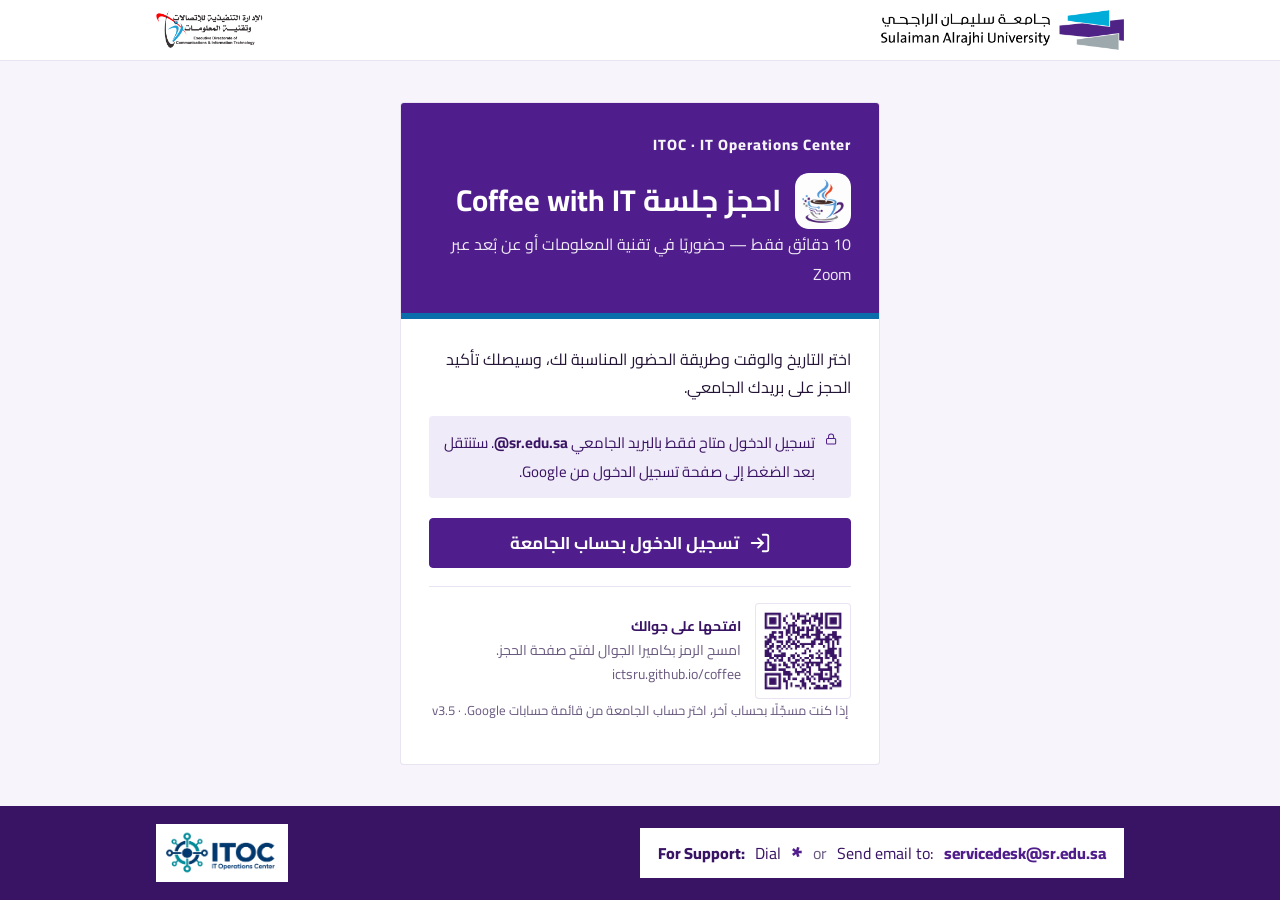
==== index.html @ e8f66151 "Add files via upload" ====
<!doctype html>
<html lang="ar" dir="rtl">
<head>
<meta charset="utf-8">
<meta name="viewport" content="width=device-width, initial-scale=1">
<title>احجز جلسة Coffee with IT — تسجيل الدخول</title>
<link rel="icon" type="image/png" href="assets/cwit-favicon.png">
<link rel="apple-touch-icon" href="assets/cwit-favicon.png">
<link rel="preconnect" href="https://fonts.googleapis.com">
<link href="https://fonts.googleapis.com/css2?family=Cairo:wght@400;600;700;800&display=swap" rel="stylesheet">
<style>
:root{--purple:#501e8c;--purple-dark:#3a1464;--purple-light:#f0ebf8;--blue:#0a6eaa;--bg:#f7f5fb;--ink:#241436;--muted:#6b5a80;--border:rgba(80,30,140,.12)}
*{box-sizing:border-box}
html,body{margin:0;min-height:100%}
body{background:var(--bg);color:var(--ink);font-family:'Cairo',Tahoma,Arial,sans-serif;display:flex;flex-direction:column;min-height:100vh}
.en{direction:ltr;unicode-bidi:isolate;display:inline-block}
.brand{background:#fff;border-bottom:1px solid var(--border)}
.brand .in{max-width:1000px;margin:0 auto;padding:10px 16px;display:flex;justify-content:space-between;align-items:center;gap:16px}
.brand img{display:block;height:40px;width:auto;max-width:46%}
main{flex:1;display:flex;align-items:center;justify-content:center;padding:32px 16px}
.card{background:#fff;border:1px solid var(--border);border-radius:4px;max-width:480px;width:100%;overflow:hidden}
.top{background:var(--purple);color:#fff;padding:26px 28px 30px;position:relative}
.top::after{content:"";position:absolute;inset:auto 0 0 0;height:6px;background:var(--blue)}
.mark{display:inline-flex;align-items:center;gap:10px;font-weight:800;letter-spacing:1px;font-size:15px;opacity:.95}
.mark svg{background:#fff;border-radius:4px;padding:6px}
.top h1{margin:14px 0 4px;font-size:30px;line-height:1.3}
.top p{margin:0;opacity:.9}
.body{padding:26px 28px 28px}
.body p{margin:0 0 14px;line-height:1.8}
.note{background:var(--purple-light);border-radius:4px;padding:12px 14px;font-size:15px;color:var(--purple-dark);display:flex;gap:10px;align-items:flex-start}
.btn{display:flex;align-items:center;justify-content:center;gap:10px;width:100%;min-height:50px;margin-top:20px;border-radius:4px;background:var(--purple);color:#fff;text-decoration:none;font-weight:700;font-size:17px;border:1px solid var(--purple)}
.btn:hover{background:var(--purple-dark)}
.btn:focus-visible{outline:2px solid var(--blue);outline-offset:2px}
.qrbox{display:flex;align-items:center;gap:14px;margin-top:18px;padding-top:16px;border-top:1px solid var(--border)}
.qrbox img{width:96px;height:96px;flex:0 0 96px;border:1px solid var(--border);border-radius:4px;padding:4px;background:#fff}
.qrbox p{margin:0;font-size:14px;color:var(--muted);line-height:1.7}
.qrbox b{color:var(--purple-dark)}
@media (max-width:560px){.qrbox{display:none}}
.small{font-size:13px;color:var(--muted);text-align:center;margin-top:14px}
footer{background:var(--purple-dark);color:#fff}
footer .in{max-width:1000px;margin:0 auto;padding:18px 16px;display:flex;justify-content:space-between;align-items:center;gap:16px;flex-wrap:wrap}
.support{direction:ltr;background:#fff;color:var(--purple-dark);border-radius:var(--radius);padding:10px 18px;display:flex;align-items:center;gap:10px;flex-wrap:wrap;font-size:16px}
.support b{font-weight:800}.support .star{font-size:28px;font-weight:800;line-height:.6;padding-top:8px;color:var(--purple)}
.support a{color:var(--purple);font-weight:800;text-decoration:none}
.support .or{color:var(--muted)}
.itoc{display:block;background:#fff;border-radius:var(--radius);padding:6px 10px;line-height:0}
.itoc img{height:46px;width:auto;display:block}
.itoc:focus-visible{outline:2px solid #fff;outline-offset:2px}

</style>
<link rel="stylesheet" href="https://ictsru.github.io/brand/css/sru-tech-bg.css">
</head>
<body>
<div class="brand"><div class="in">
  <img src="[data-uri]" alt="جامعة سليمان الراجحي">
  <img src="[data-uri]" alt="الإدارة التنفيذية للاتصالات وتقنية المعلومات">
</div></div>

<main>
  <div class="card">
    <div class="top sru-tech-bg">
      <span class="mark en">ITOC · IT Operations Center</span>
      <div style="display:flex;align-items:center;gap:14px;margin-top:14px">
        <span style="line-height:0;flex:0 0 auto"><img src="[data-uri]" alt="Coffee with IT — قهوة مع تقنية المعلومات" width="56" height="56" style="display:block;width:56px;height:56px;border-radius:14px"></span>
        <h1 style="margin:0">احجز جلسة <span class="en">Coffee with IT</span></h1>
      </div>
      <p>10 دقائق فقط — حضوريًا في تقنية المعلومات أو عن بُعد عبر <span class="en">Zoom</span></p>
    </div>
    <div class="body">
      <p>اختر التاريخ والوقت وطريقة الحضور المناسبة لك، وسيصلك تأكيد الحجز على بريدك الجامعي.</p>
      <div class="note">
        <svg aria-hidden="true" width="22" height="22" viewBox="0 0 24 24" fill="none" stroke="#501e8c" stroke-width="2" stroke-linecap="round" stroke-linejoin="round"><rect width="18" height="11" x="3" y="11" rx="2"/><path d="M7 11V7a5 5 0 0 1 10 0v4"/></svg>
        <span>تسجيل الدخول متاح فقط بالبريد الجامعي <b class="en">@sr.edu.sa</b>. ستنتقل بعد الضغط إلى صفحة تسجيل الدخول من Google.</span>
      </div>
      <a class="btn" id="go" href="https://script.google.com/a/macros/sr.edu.sa/s/AKfycby3kz3l_mYr-xGakO9TQGQTJF4aiCTKNUbHYLTUJiOS1Q6RddFqVIcOjLa-4I_CBZMsbg/exec">
        <svg aria-hidden="true" width="22" height="22" viewBox="0 0 24 24" fill="none" stroke="#ffffff" stroke-width="2" stroke-linecap="round" stroke-linejoin="round"><path d="M15 3h4a2 2 0 0 1 2 2v14a2 2 0 0 1-2 2h-4"/><polyline points="10 17 15 12 10 7"/><line x1="15" x2="3" y1="12" y2="12"/></svg>
        تسجيل الدخول بحساب الجامعة
      </a>
      <div class="qrbox"><img src="[data-uri]" alt="رمز QR لصفحة الحجز ictsru.github.io/coffee"><p><b>افتحها على جوالك</b><br>امسح الرمز بكاميرا الجوال لفتح صفحة الحجز.<br><span class="en">ictsru.github.io/coffee</span></p></div>
      <p class="small">إذا كنت مسجّلًا بحساب آخر، اختر حساب الجامعة من قائمة حسابات Google. · <span class="en">v3.5</span></p>
    </div>
  </div>
</main>

<footer class="sru-tech-bg-dark"><div class="in">
  <div class="support"><b>For Support:</b> Dial <span class="star" aria-label="star">*</span> <span class="or">or</span> Send email to: <a href="mailto:servicedesk@sr.edu.sa">servicedesk@sr.edu.sa</a></div>
  <a class="itoc" href="https://ictsru.github.io/ITOC/#forms" target="_blank" rel="noopener" title="ITOC — IT Operations Center"><img src="[data-uri]" alt="ITOC — IT Operations Center"></a>
</div></footer>

<script>
  /* Paste the Apps Script Web app URL (…/exec) here after deployment. */
  var APP_URL = 'https://script.google.com/a/macros/sr.edu.sa/s/AKfycby3kz3l_mYr-xGakO9TQGQTJF4aiCTKNUbHYLTUJiOS1Q6RddFqVIcOjLa-4I_CBZMsbg/exec';
  /* Google shows its sign-in page automatically; the web app only admits @sr.edu.sa accounts. */
  document.getElementById('go').href = APP_URL.indexOf('http') === 0 ? APP_URL : '#';
</script>
</body>
</html>
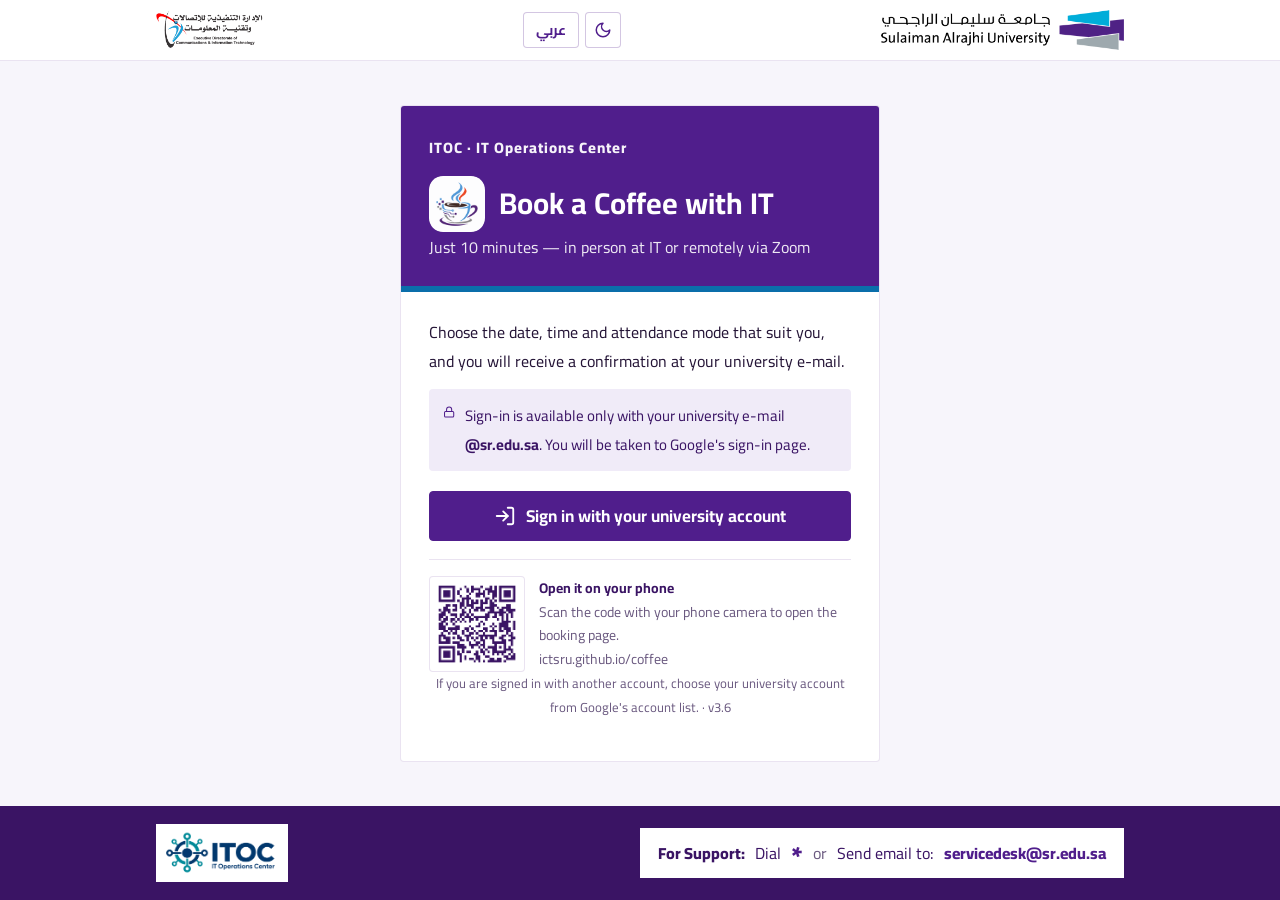
==== commit 0c5843aa: "Add files via upload" ====
--- a/index.html
+++ b/index.html
@@ -3,6 +3,215 @@
 <head>
 <meta charset="utf-8">
 <meta name="viewport" content="width=device-width, initial-scale=1">
+<script id="cwi-runtime">/* Coffee with IT · language + theme · v1.0 (app v3.6)
+   - Language: saved choice › ?lang= in the URL › browser language. Theme: saved choice › device setting (follows it live).
+   - The page markup stays Arabic; this layer translates text nodes and attributes (placeholder, title, aria-label, alt)
+     with the EN dictionary and the patterns below, including content rendered later (MutationObserver).
+   - Mark any element with data-noi18n to leave it untouched. */
+(function () {
+  'use strict';
+  var KL = 'cwit.lang', KT = 'cwit.theme';
+  function get(k) { try { return localStorage.getItem(k); } catch (e) { return null; } }
+  function put(k, v) { try { localStorage.setItem(k, v); } catch (e) {} }
+  function qp(name) { var m = new RegExp('[?&]' + name + '=([^&#]*)').exec(location.search); return m ? decodeURIComponent(m[1]) : ''; }
+  var mq = window.matchMedia ? window.matchMedia('(prefers-color-scheme: dark)') : null;
+  function sysTheme() { return mq && mq.matches ? 'dark' : 'light'; }
+  var urlLang = qp('lang'), urlTheme = qp('theme');
+  if (urlLang === 'ar' || urlLang === 'en') put(KL, urlLang);
+  if (urlTheme === 'dark' || urlTheme === 'light') put(KT, urlTheme);
+  var lang = get(KL), theme = get(KT);
+  var CWI = window.CWI = {
+    lang: (lang === 'ar' || lang === 'en') ? lang : (/^ar/i.test((navigator.languages && navigator.languages[0]) || navigator.language || 'ar') ? 'ar' : 'en'),
+    langSet: lang === 'ar' || lang === 'en',
+    theme: (theme === 'dark' || theme === 'light') ? theme : sysTheme(),
+    themeSet: theme === 'dark' || theme === 'light',
+    listeners: [],
+    onChange: function (fn) { CWI.listeners.push(fn); }
+  };
+  function applyRoot() {
+    var h = document.documentElement;
+    h.setAttribute('lang', CWI.lang); h.setAttribute('dir', CWI.lang === 'ar' ? 'rtl' : 'ltr'); h.setAttribute('data-theme', CWI.theme);
+  }
+  applyRoot();
+  if (mq) (mq.addEventListener ? mq.addEventListener.bind(mq, 'change') : mq.addListener.bind(mq))(function () {
+    if (!CWI.themeSet) { CWI.theme = sysTheme(); applyRoot(); syncButtons(); fire('theme'); }
+  });
+
+  /* ---------- translation ---------- */
+  var EN = {"جامعة سليمان الراجحي":"Sulaiman Al Rajhi University","الإدارة التنفيذية للاتصالات وتقنية المعلومات":"Executive Directorate of Communications & IT","Coffee with IT — قهوة مع تقنية المعلومات":"Coffee with IT","حدث خطأ غير متوقع.":"An unexpected error occurred.","جارٍ التحميل…":"Loading…","الأحد":"Sunday","الاثنين":"Monday","الثلاثاء":"Tuesday","الأربعاء":"Wednesday","الخميس":"Thursday","الجمعة":"Friday","السبت":"Saturday","يناير":"January","فبراير":"February","مارس":"March","أبريل":"April","مايو":"May","يونيو":"June","يوليو":"July","أغسطس":"August","سبتمبر":"September","أكتوبر":"October","نوفمبر":"November","ديسمبر":"December","احجز جلسة Coffee with IT":"Book a Coffee with IT session","احجز جلسة":"Book a","جلسة قصيرة مع فريق تقنية المعلومات — اختر الموضوع والموعد المناسبين لك":"A short session with the IT team — choose the topic and time that suit you","مدة الجلسة 10 دقائق":"Session length: 10 minutes","دقائق":"minutes","مسجّل الدخول:":"Signed in:","لوحة الإدارة":"Admin dashboard","جارٍ تحميل المواعيد المتاحة…":"Loading available times…","حجوزاتي القائمة":"My upcoming bookings","اختر التاريخ":"Choose a date","لا توجد مواعيد متاحة حاليًا. يرجى المحاولة لاحقًا.":"No times are available right now. Please try again later.","اختر الوقت":"Choose a time","اختر التاريخ أولًا.":"Choose a date first.","طريقة الحضور":"Attendance","حضوري":"In person","في مقر الإدارة التنفيذية للاتصالات وتقنية المعلومات":"At the Executive Directorate of Communications & IT","في مكتبك":"At your office","حضوري — يزورك فريق تقنية المعلومات في مكتبك":"In person — the IT team visits you at your office","عن بُعد عبر":"Remote via","يصلك رابط الاجتماع بالبريد الإلكتروني":"You will receive the meeting link by e-mail","أين مكتبك؟":"Where is your office?","رقم المبنى":"Building no.","رقم المكتب":"Office no.","مثال: 1":"e.g. 1","مثال: 2122":"e.g. 2122","بياناتك":"Your details","موضوع الجلسة":"Session topic","اختر موضوع الجلسة…":"Choose a session topic…","✎ موضوع آخر أو سؤال تود مناقشته…":"✎ Another topic or a question you'd like to discuss…","اكتب الموضوع أو السؤال الذي تود مناقشته":"Write the topic or question you'd like to discuss","مثال: كيف أشارك ملفًا كبيرًا مع جهة خارجية بأمان؟":"e.g. How do I share a large file with an external party securely?","الاسم":"Name","البريد الإلكتروني":"E-mail","تمت تعبئته من حساب الدخول":"Filled in from your sign-in account","الإدارة":"Department","اختر الإدارة…":"Choose your department…","رقم التحويلة":"Extension","ملاحظات إضافية (اختياري)":"Additional notes (optional)","ملخص الحجز":"Booking summary","الموضوع":"Topic","التاريخ":"Date","الوقت":"Time","الحضور":"Attendance","أكمل الحقول المطلوبة (*) لتفعيل زر التأكيد.":"Complete the required fields (*) to enable the confirm button.","تأكيد الحجز":"Confirm booking","جارٍ الحجز…":"Booking…","✓ تم تأكيد الحجز":"✓ Booking confirmed","تم تأكيد حجزك":"Your booking is confirmed","أرسلنا تفاصيل الحجز إلى بريدك الجامعي":"We have sent the booking details to your university e-mail","، مع دعوة في التقويم":", with a calendar invitation","العودة إلى المواعيد":"Back to available times","رقم الحجز":"Booking no.","مكتمل":"Full","محجوز":"Booked","إلغاء":"Cancel","تم إلغاء الحجز.":"Booking cancelled.","حضوري — في مكتبك":"In person — at your office","عن بُعد (Zoom)":"Remote (Zoom)","يرجى اختيار موضوع الجلسة.":"Please choose a session topic.","يرجى كتابة الموضوع أو السؤال الذي تود مناقشته.":"Please write the topic or question you'd like to discuss.","يرجى إدخال رقم المبنى.":"Please enter the building number.","يرجى إدخال رقم المكتب.":"Please enter the office number.","يرجى إدخال الاسم.":"Please enter your name.","يرجى إدخال بريد إلكتروني صحيح.":"Please enter a valid e-mail address.","يرجى اختيار الإدارة.":"Please choose your department.","الإدارة التنفيذية للاتصالات وتقنية المعلومات — [المبنى / الغرفة]":"Executive Directorate of Communications & IT — [Building / Room]","حماية بيانات الاجتماعات عند استخدام Read AI":"Protecting meeting data when using Read AI","إعدادات مشاركة تقارير Read AI":"Read AI report-sharing settings","الاستخدام الآمن لأدوات الذكاء الاصطناعي":"Safe use of AI tools","لديك حجز قائم بالفعل. يمكنك إلغاؤه من «حجوزاتي» ثم الحجز من جديد.":"You already have an upcoming booking. Cancel it under “My bookings” to book again.","هذا الموعد غير متاح.":"This time is not available.","انتهى هذا الموعد، يرجى اختيار موعد آخر.":"This time has passed — please choose another.","عذرًا، تم حجز هذا الموعد للتو. يرجى اختيار موعد آخر.":"Sorry, this time was just booked. Please choose another.","بيانات الحجز غير مكتملة.":"The booking details are incomplete.","الموضوع المختار لم يعد متاحًا — حدّث الصفحة واختر موضوعًا من القائمة.":"The selected topic is no longer available — refresh the page and choose a topic from the list.","اكتب الموضوع أو السؤال الذي تود مناقشته.":"Write the topic or question you'd like to discuss.","أدخل رقم المبنى ورقم المكتب للجلسة الحضورية في مكتبك.":"Enter the building and office number for a session at your office.","لم يتم العثور على الحجز.":"Booking not found.","لم يتم العثور على الحجز. تأكد من فتح الرابط من رسالة التقييم.":"Booking not found. Make sure you opened the link from the rating e-mail.","رابط التقييم خاص بصاحب الحجز. سجّل الدخول بالحساب الذي حجزت به.":"This rating link belongs to the person who booked. Sign in with the account you booked with.","رابط التقييم خاص بصاحب الحجز.":"This rating link belongs to the person who booked.","هذا الحجز ملغى، لا يمكن تقييمه.":"This booking was cancelled and cannot be rated.","يرجى اختيار التقييم من 1 إلى 5.":"Please select a rating from 1 to 5.","يمكنك تقييم الجلسة بعد انتهائها.":"You can rate the session after it ends.","الدخول متاح فقط بالبريد الجامعي @sr.edu.sa":"Sign-in is available only with a university @sr.edu.sa account","هذه الصفحة متاحة لمسؤولي النظام فقط.":"This page is available to system administrators only.","تقييم جلسة Coffee with IT":"Rate your Coffee with IT session","قيّم جلسة":"Rate your","رأيك يساعدنا على تطوير جلساتنا":"Your feedback helps us improve our sessions","الجلسة":"Session","ما مدى رضاك العام عن الجلسة؟":"Overall, how satisfied were you with the session?","ما مقترحاتك لتحسين جلسات Coffee with IT؟":"What would you suggest to improve Coffee with IT sessions?","اختياري":"Optional","إرسال التقييم":"Submit rating","جارٍ الإرسال…":"Sending…","شكرًا لتقييمك":"Thank you for your feedback","يمكنك تعديل تقييمك في أي وقت من نفس الرابط.":"You can change your rating at any time from the same link.","تعديل التقييم":"Edit rating","سبق أن قيّمت هذه الجلسة — يمكنك تعديل تقييمك.":"You have already rated this session — you can update your answer.","يرجى اختيار التقييم من 1 إلى 5":"Please select a rating from 1 to 5","غير راضٍ إطلاقًا":"Very dissatisfied","غير راضٍ":"Dissatisfied","محايد":"Neutral","راضٍ":"Satisfied","راضٍ جدًا":"Very satisfied","احجز جلسة Coffee with IT — تسجيل الدخول":"Book a Coffee with IT session — Sign in","10 دقائق فقط — حضوريًا في تقنية المعلومات أو عن بُعد عبر":"Just 10 minutes — in person at IT or remotely via","اختر التاريخ والوقت وطريقة الحضور المناسبة لك، وسيصلك تأكيد الحجز على بريدك الجامعي.":"Choose the date, time and attendance mode that suit you, and you will receive a confirmation at your university e-mail.","تسجيل الدخول متاح فقط بالبريد الجامعي":"Sign-in is available only with your university e-mail",". ستنتقل بعد الضغط إلى صفحة تسجيل الدخول من Google.":". You will be taken to Google's sign-in page.","تسجيل الدخول بحساب الجامعة":"Sign in with your university account","رمز QR لصفحة الحجز ictsru.github.io/coffee":"QR code for the booking page ictsru.github.io/coffee","افتحها على جوالك":"Open it on your phone","امسح الرمز بكاميرا الجوال لفتح صفحة الحجز.":"Scan the code with your phone camera to open the booking page.","إذا كنت مسجّلًا بحساب آخر، اختر حساب الجامعة من قائمة حسابات Google. ·":"If you are signed in with another account, choose your university account from Google's account list. ·","لوحة إدارة حجوزات Coffee with IT":"Coffee with IT bookings dashboard","لوحة إدارة حجوزات":"Bookings dashboard —","· آخر تحديث:":"· Updated:","↻ تحديث":"↻ Refresh","فتح Google Sheet":"Open Google Sheet","صفحة الحجز":"Booking page","جارٍ تحميل البيانات…":"Loading data…","المؤشرات":"Indicators","الفلاتر":"Filters","تصفية الحجوزات وإعداد التقرير":"Filter bookings and build the report","من تاريخ":"From date","إلى تاريخ":"To date","الحالة":"Status","الكل":"All","مؤكد":"Confirmed","ملغى":"Cancelled","حضوري (مقر تقنية المعلومات)":"In person (IT office)","حضوري — في مكتب الموظف":"In person — at the employee's office","الحضور الفعلي":"Actual attendance","حضر":"Attended","لم يحضر":"No-show","غير مسجّل":"Not recorded","كل الإدارات":"All departments","كل المواضيع":"All topics","مقدم الجلسة":"Presenter","كل المقدمين":"All presenters","غير محدد":"Not set","بحث (الاسم، البريد، رقم الحجز، المقدم، الملاحظات)":"Search (name, e-mail, booking no., presenter, notes)","ابحث…":"Search…","فترة سريعة:":"Quick range:","اليوم":"Today","القادمة":"Upcoming","هذا الأسبوع":"This week","هذا الشهر":"This month","مسح الفلاتر":"Clear filters","⬇ تصدير Excel (CSV)":"⬇ Export Excel (CSV)","🖨 طباعة التقرير / PDF":"🖨 Print report / PDF","مقدمو الجلسات":"Presenters","(حسب الفلاتر المحددة — تُحتسب الجلسات المؤكدة المسند لها مقدم، ولا يُحتسب «لم يحضر»)":"(by the selected filters — confirmed sessions with a presenter; no-shows excluded)","عدد الجلسات":"Sessions","إجمالي الدقائق":"Total minutes","متوسط المدة":"Avg. duration","متوسط التقييم":"Avg. rating","إجمالي الدقائق لكل مقدم":"Total minutes per presenter","تقييم الجلسات":"Session ratings","(حسب الفلاتر المحددة)":"(by the selected filters)","توزيع التقييمات":"Rating distribution","متوسط التقييم حسب الموضوع":"Average rating by topic","آخر المقترحات والتعليقات":"Latest suggestions and comments","✉ إرسال الشكر والتقييم للجلسات المنتهية":"✉ Send thank-you & rating to ended sessions","إرسال نسخة تجريبية إليّ":"Send me a test copy","تفعيل الإرسال التلقائي":"Turn on automatic sending","مواضيع الجلسات":"Session topics","(تظهر المواضيع المفعّلة في القائمة المنسدلة بصفحة الحجز)":"(active topics appear in the booking page drop-down)","موضوع جديد:":"New topic:","مثال: الاستخدام الآمن لأدوات الذكاء الاصطناعي":"e.g. الاستخدام الآمن لأدوات الذكاء الاصطناعي","+ إضافة الموضوع":"+ Add topic","قائمة مقدمي الجلسات":"Presenter list","(تظهر الأسماء المفعّلة في القائمة المنسدلة عند تسجيل تفاصيل الجلسة)":"(active names appear in the drop-down when recording session details)","إضافة:":"Add:","اكتب الاسم":"Type the name","+ إضافة":"+ Add","صلاحيات لوحة الإدارة":"Admin dashboard access","صلاحيات الدخول على لوحة الإدارة":"Admin dashboard access","إدارة الصلاحيات متاحة لمالك النظام فقط — القائمة للعرض.":"Only the system owner can manage access — this list is read-only.","منح صلاحية:":"Grant access:","+ منح الصلاحية":"+ Grant access","مالك النظام لديه الصلاحية دائمًا ولا يمكن إيقافه. أي حساب آخر يُمنح أو يُوقف من هنا مباشرة دون تعديل الكود.":"The system owner always has access and cannot be suspended. Any other account is granted or suspended here — no code changes needed.","الحجوزات حسب الموضوع":"Bookings by topic","الحجوزات حسب الإدارة":"Bookings by department","الحجوزات حسب اليوم":"Bookings by day","سجل الحجوزات":"Bookings log","الموعد":"Slot","الموظف":"Employee","مقدم الجلسة / المدة":"Presenter / duration","الملاحظات":"Notes","التقييم":"Rating","إجراء":"Action","لا توجد حجوزات مطابقة للفلاتر.":"No bookings match the filters.","تفاصيل الجلسة":"Session details","الوقت المستغرق (بالدقائق)":"Actual duration (minutes)","مثال: 10":"e.g. 10","مدة الجلسة المخططة:":"Planned session length:","دقائق. اتركه فارغًا إن لم تُعقد الجلسة.":"minutes. Leave empty if the session did not take place.","ملاحظات على الجلسة":"Session notes","ما الذي نوقش، أسئلة الموظف، إجراءات متابعة…":"What was discussed, the employee's questions, follow-up actions…","حفظ":"Save","حجوزات مؤكدة":"Confirmed bookings","جلسات قادمة":"Upcoming sessions","حضوري / عن بُعد":"In person / remote","نسبة الحضور الفعلي":"Attendance rate","إجمالي دقائق الجلسات":"Total session minutes","حجوزات ملغاة":"Cancelled bookings","مرات الدخول للصفحة":"Page sign-ins","إجمالي":"Total","لا توجد بيانات.":"No data.","منتهٍ":"Ended","في المكتب":"At office","موضوع مقترح":"Suggested topic","المدة غير مسجّلة":"Duration not recorded","بانتظار الرد":"Awaiting reply","✎ تسجيل التفاصيل":"✎ Record details","✎ تعديل التفاصيل":"✎ Edit details","↻ إعادة إرسال التقييم":"↻ Resend rating","✉ إرسال الشكر والتقييم":"✉ Send thank-you & rating","الجلسة:":"Session:","الموظف:":"Employee:","عدد التقييمات":"Ratings","نسبة الاستجابة":"Response rate","نسبة الرضا":"Satisfaction","راضٍ أو راضٍ جدًا (4–5)":"Satisfied or very satisfied (4–5)","لا توجد تقييمات بعد.":"No ratings yet.","لا توجد تعليقات بعد.":"No comments yet.","الإرسال التلقائي مفعّل":"Automatic sending on","الإرسال التلقائي للشكر موقوف من الإعدادات":"Automatic thank-you is off in Settings","الإرسال التلقائي غير مفعّل":"Automatic sending off","عدد مقدمي الجلسات":"Presenters","عدد الجلسات المقدّمة":"Sessions delivered","متوسط مدة الجلسة":"Avg. session length","دقيقة":"minutes","لم تُسند جلسات لمقدمين بعد — استخدم «✎ تسجيل التفاصيل» في سجل الحجوزات.":"No sessions assigned to presenters yet — use “✎ Record details” in the bookings log.","الإجمالي":"Total","لا توجد مدد مسجّلة بعد.":"No durations recorded yet.","لا توجد أسماء بعد — أضف أول مقدم.":"No names yet — add the first presenter.","مفعّل":"Active","موقوف":"Inactive","إيقاف":"Suspend","تفعيل":"Activate","حذف":"Remove","— اختر من فريق ITOC —":"— Choose from the ITOC team —","اسم آخر (خارج الفريق)…":"Another name (outside the team)…","بريد آخر @sr.edu.sa…":"Another @sr.edu.sa e-mail…","تم إيقاف الاسم — لن يظهر في القائمة المنسدلة.":"Name suspended — it will no longer appear in the drop-down.","تم تفعيل الاسم.":"Name activated.","مالك النظام":"System owner","مسموح":"Allowed","تم حذف الصلاحية.":"Access removed.","تم تفعيل صلاحية الدخول.":"Access activated.","تم إيقاف صلاحية الدخول.":"Access suspended.","— اختر مقدم الجلسة —":"— Choose a presenter —","الوقت المستغرق يجب أن يكون رقمًا بين 1 و240 دقيقة.":"The duration must be a number between 1 and 240 minutes.","اختر مقدم الجلسة قبل تسجيل الوقت المستغرق.":"Choose the presenter before recording the duration.","تقرير حجوزات جلسات Coffee with IT":"Coffee with IT bookings report","كل الفترات":"All periods","لا توجد مواضيع بعد — أضف أول موضوع.":"No topics yet — add the first one.","تم إيقاف الموضوع — لن يظهر في صفحة الحجز.":"Topic suspended — it will no longer appear on the booking page.","تم تفعيل الموضوع.":"Topic activated.","تم إلغاء الحجز وإبلاغ الموظف.":"Booking cancelled and the employee notified.","إرسال رسالة الشكر والتقييم لكل جلسة منتهية لم تُرسل لها بعد (يُستثنى من سُجّل «لم يحضر»)؟":"Send the thank-you & rating e-mail to every ended session that has not received it (no-shows excluded)?","لا توجد جلسات منتهية بانتظار رسالة الشكر.":"No ended sessions are waiting for a thank-you e-mail.","تم تفعيل الإرسال التلقائي كل ساعة: التذكير قبل الجلسة، والشكر والتقييم بعدها.":"Hourly automatic sending is on: reminders before sessions, thank-you & rating after them.","تمت إضافة الموضوع وأصبح متاحًا في صفحة الحجز.":"Topic added and now available on the booking page.","أدخل بريدًا جامعيًا صحيحًا @sr.edu.sa":"Enter a valid university @sr.edu.sa e-mail","موضوع آخر (مقترح من الموظف)":"Other topic (suggested by the employee)","مقترح من الموظف":"Suggested by employee","من القائمة":"From list","تاريخ التسجيل":"Registered at","نوع الموضوع":"Topic type","البريد":"E-mail","التحويلة":"Extension","مكان الجلسة (المكتب)":"Location (office)","الوقت المستغرق (دقيقة)":"Duration (min)","ملاحظات الجلسة":"Session notes","ملاحظات الموظف":"Employee notes","التقييم (1-5)":"Rating (1-5)","تعليق التقييم":"Rating comment","إرسال الشكر":"Thank-you sent","الاسم الإنجليزي":"English name","✎ الاسم الإنجليزي":"✎ English name","الاسم بالإنجليزية (اختياري)":"English name (optional)","الاسم الإنجليزي للموضوع (يظهر في صفحة الحجز والبريد باللغة الإنجليزية):":"English name of the topic (shown on the English booking page and in English e-mails):","تم حفظ الاسم الإنجليزي.":"English name saved.","هذا الموضوع موجود بالفعل.":"This topic already exists.","اكتب اسم الموضوع.":"Type the topic name.","الموضوع غير موجود.":"Topic not found.","هذا الاسم موجود في القائمة بالفعل.":"This name is already in the list.","اختر أو اكتب اسم مقدم الجلسة.":"Choose or type the presenter's name.","اختر مقدم الجلسة من القائمة.":"Choose the presenter from the list.","الاسم غير موجود.":"Name not found.","هذا الحساب لديه صلاحية الدخول بالفعل.":"This account already has access.","هذا الحساب مالك النظام ولديه الصلاحية دائمًا.":"This account is the system owner and always has access.","لا يمكن تعديل صلاحية مالك النظام.":"The system owner's access cannot be changed.","لا يمكن حذف مالك النظام.":"The system owner cannot be removed.","الحساب غير موجود في قائمة الصلاحيات.":"The account is not in the access list.","البريد يجب أن يكون بالنطاق @sr.edu.sa":"The e-mail must be on the @sr.edu.sa domain","الحجز غير موجود أو ملغى مسبقًا.":"The booking does not exist or was already cancelled.","الحجز غير موجود أو ملغى.":"The booking does not exist or is cancelled.","لم تنتهِ الجلسة بعد.":"The session has not ended yet.","قيمة غير صالحة.":"Invalid value.","الوقت المستغرق يجب أن يكون بين 1 و240 دقيقة.":"The duration must be between 1 and 240 minutes.","الوضع الداكن":"Dark mode","الوضع الفاتح":"Light mode","التبديل إلى الإنجليزية":"Switch to English"};
+  var AR = /[\u0600-\u06FF]/;
+  var DAYS = ['الأحد', 'الاثنين', 'الثلاثاء', 'الأربعاء', 'الخميس', 'الجمعة', 'السبت'];
+  var MONTHS = ['يناير', 'فبراير', 'مارس', 'أبريل', 'مايو', 'يونيو', 'يوليو', 'أغسطس', 'سبتمبر', 'أكتوبر', 'نوفمبر', 'ديسمبر'];
+  var D = DAYS.join('|'), M = MONTHS.join('|');
+  function loc(s) { return String(s).replace(/مبنى\s*(\S+)\s*—\s*مكتب\s*(\S+)/g, 'Building $1 — Office $2'); }
+  function dates(s) {
+    return String(s)
+      .replace(new RegExp('(' + D + ') (\\d{1,2}) (' + M + ')(?: (\\d{4}))?', 'g'), function (m, d, n, mo, y) { return EN[d] + ', ' + n + ' ' + EN[mo] + (y ? ' ' + y : ''); })
+      .replace(new RegExp('(\\d{1,2}) (' + M + ')', 'g'), function (m, n, mo) { return n + ' ' + EN[mo]; });
+  }
+  function soft(s) { return toEn(s); }
+  // [pattern, replacement(match) → string]; groups are translated recursively with tr()
+  var PAT = [
+    [/^من (\d\d:\d\d) إلى (\d\d:\d\d)$/, function (m) { return 'From ' + m[1] + ' to ' + m[2]; }],
+    [/^(.+) · من (\d\d:\d\d) إلى (\d\d:\d\d)$/, function (m) { return dates(m[1]) + ' · ' + m[2] + '–' + m[3]; }],
+    [/^المواعيد المتاحة يوم (.+) \(مدة الجلسة (\d+) دقائق\)$/, function (m) { return 'Available times on ' + dates(m[1]) + ' (' + m[2] + '-minute session)'; }],
+    [/^(.+) — مكتمل$/, function (m) { return dates(m[1]) + ' — full'; }],
+    [/^(\d\d:\d\d) محجوز$/, function (m) { return m[1] + ' booked'; }],
+    [/^(.+) \(مبنى (.+) — مكتب (.*)\)$/, function (m) { return soft(m[1]) + ' (Building ' + m[2] + ' — Office ' + m[3] + ')'; }],
+    [/^مبنى (.+) — مكتب (.+)$/, function (m) { return 'Building ' + m[1] + ' — Office ' + m[2]; }],
+    [/^(.+?) · (مبنى .+)$/, function (m) { return soft(m[1]) + ' · ' + loc(m[2]); }],
+    [/^(\d\d:\d\d) · (.+)$/, function (m) { return m[1] + ' · ' + soft(m[2]); }],
+    [/^إلغاء حجز (.+?) \((.+)\)؟ سيُرسل إليه بريد بالإلغاء\.$/, function (m) { return 'Cancel the booking of ' + m[1] + ' (' + dates(m[2]) + ')? A cancellation e-mail will be sent.'; }],
+    [/^إلغاء حجز (.+)$/, function (m) { return 'Cancel booking — ' + dates(m[1]); }],
+    [/^(\d+) موظفًا$/, function (m) { return m[1] + ' staff'; }],
+    [/^المتاح: (\d+) موعدًا$/, function (m) { return 'Available: ' + m[1] + ' slots'; }],
+    [/^(\d+) منها في مكتب الموظف$/, function (m) { return m[1] + ' at the employee\'s office'; }],
+    [/^(\d+) حضر · (\d+) لم يحضر$/, function (m) { return m[1] + ' attended · ' + m[2] + ' no-show'; }],
+    [/^(\d+) جلسة مقدّمة$/, function (m) { return m[1] + ' sessions delivered'; }],
+    [/^(\d+)% من الإجمالي$/, function (m) { return m[1] + '% of total'; }],
+    [/^من (\d+) اسمًا مفعّلًا$/, function (m) { return 'of ' + m[1] + ' active names'; }],
+    [/^(\d+) بمدة مسجّلة$/, function (m) { return m[1] + ' with duration'; }],
+    [/^المخطط: (\d+) د$/, function (m) { return 'Planned: ' + m[1] + ' min'; }],
+    [/^([\d,]+) د$/, function (m) { return m[1] + ' min'; }],
+    [/^([\d,]+) دقيقة$/, function (m) { return m[1] + ' minutes'; }],
+    [/^(\d+) بتعليق$/, function (m) { return m[1] + ' with comment'; }],
+    [/^من (\d+) رسالة تقييم$/, function (m) { return 'of ' + m[1] + ' rating e-mails'; }],
+    [/^(\d+) جلسة$/, function (m) { return m[1] + ' sessions'; }],
+    [/^(\d+) حجز$/, function (m) { return m[1] + ' bookings'; }],
+    [/^(\d) · (.+)$/, function (m) { return m[1] + ' · ' + soft(m[2]); }],
+    [/^(.+): (\d+) \((\d+)%\)$/, function (m) { return soft(m[1]) + ': ' + m[2] + ' (' + m[3] + '%)'; }],
+    [/^(.*) · تحويلة$/, function (m) { return soft(m[1]) + ' · Ext.'; }],
+    [/^(حضر|لم يحضر) — (.+)$/, function (m) { return EN[m[1]] + ' — ' + m[2]; }],
+    [/^أُرسلت في (.+)$/, function (m) { return 'Sent on ' + m[1]; }],
+    [/^إرسال الشكر والتقييم إلى (.+)$/, function (m) { return 'Send thank-you & rating to ' + m[1]; }],
+    [/^تفاصيل جلسة (.+)$/, function (m) { return 'Session details — ' + m[1]; }],
+    [/^حذف صلاحية (.+) نهائيًا من القائمة؟$/, function (m) { return 'Permanently remove ' + m[1] + ' from the access list?'; }],
+    [/^حذف صلاحية (.+)$/, function (m) { return 'Remove access — ' + m[1]; }],
+    [/^(.+) \(موقوف\)$/, function (m) { return m[1] + ' (inactive)'; }],
+    [/^الفترة: (.+?) · عدد السجلات: (\d+)(?: · الموضوع: (.+))?$/, function (m) { return 'Period: ' + soft(m[1]) + ' · Records: ' + m[2] + (m[3] ? ' · Topic: ' + soft(m[3]) : ''); }],
+    [/^أُعدّ بواسطة (.+)$/, function (m) { return 'Prepared by ' + m[1]; }],
+    [/^من (.+) إلى (.+)$/, function (m) { return 'From ' + dates(m[1]) + ' to ' + dates(m[2]); }],
+    [/^من (.+)$/, function (m) { return 'From ' + dates(m[1]); }],
+    [/^إلى (.+)$/, function (m) { return 'To ' + dates(m[1]); }],
+    [/^تم إرسال (\d+) رسالة شكر وتقييم\.$/, function (m) { return m[1] + ' thank-you & rating e-mails sent.'; }],
+    [/^أُرسلت نسخة تجريبية إلى (\S+)(?: من (\S+))?\.$/, function (m) { return 'Test copy sent to ' + m[1] + (m[2] ? ' from ' + m[2] : '') + '.'; }],
+    [/^تمت إضافة «(.+)» إلى قائمة مقدمي الجلسات\.$/, function (m) { return '“' + m[1] + '” added to the presenter list.'; }],
+    [/^تم منح صلاحية الدخول إلى (.+)\.$/, function (m) { return 'Access granted to ' + m[1] + '.'; }],
+    [/^تم حفظ تفاصيل جلسة (.+)\.$/, function (m) { return 'Session details saved for ' + m[1] + '.'; }],
+    [/^تم إرسال رسالة الشكر والتقييم إلى (.+)\.$/, function (m) { return 'Thank-you & rating e-mail sent to ' + m[1] + '.'; }],
+    [/^(إرسال|إعادة إرسال) رسالة الشكر والتقييم إلى (.+)؟$/, function (m) { return (m[1] === 'إرسال' ? 'Send' : 'Resend') + ' the thank-you & rating e-mail to ' + m[2] + '?'; }],
+    [/^منح (.+) صلاحية الدخول على لوحة الإدارة \(عرض كل الحجوزات وتعديلها\)؟$/, function (m) { return 'Give ' + m[1] + ' access to the admin dashboard (view and edit all bookings)?'; }],
+    [/^إدارة صلاحيات الدخول متاحة لمالك النظام فقط \((.+)\)\.$/, function (m) { return 'Only the system owner can manage access (' + m[1] + ').'; }],
+    [/^تعذّر الإرسال: (.+)$/, function (m) { return 'Could not send: ' + soft(m[1]); }],
+    [/^(.+) \((\d+)\)$/, function (m) { return soft(m[1]) + ' (' + m[2] + ')'; }],
+    [/^(.+): ([\d.,]+(?:\/5)?)$/, function (m) { return soft(m[1]) + ': ' + m[2]; }],
+    [/^· (.+)$/, function (m) { return '· ' + soft(m[1]); }]
+  ];
+  function tr(s) { return CWI.lang === 'en' ? toEn(s) : s; }
+  /* always English — also used to recognise text this layer already translated */
+  function toEn(s) {
+    if (s == null) return s;
+    s = String(s);
+    var k = s.trim();
+    if (!k || !AR.test(k)) return s;
+    var v = EN[k];
+    if (v == null) for (var i = 0; i < PAT.length && v == null; i++) { var m = k.match(PAT[i][0]); if (m) v = PAT[i][1](m); }
+    if (v == null) { var d = loc(dates(k)); if (d !== k) v = d; }
+    if (v == null) return s;
+    var a = s.indexOf(k);
+    return s.slice(0, a) + v + s.slice(a + k.length);
+  }
+  CWI.t = tr;
+  CWI.pick = function (ar, en) { return CWI.lang === 'en' ? en : ar; };
+
+  var origText = new WeakMap(), origAttr = new WeakMap();
+  var ATTRS = ['placeholder', 'title', 'aria-label', 'alt'];
+  function skipped(el) { return el && el.closest && el.closest('script,style,[data-noi18n]'); }
+  function doText(n) {
+    var cur = n.nodeValue, o = origText.get(n);
+    if (o === undefined || (cur !== o && cur !== toEn(o))) { o = cur; origText.set(n, o); }
+    var want = CWI.lang === 'en' ? tr(o) : o;
+    if (cur !== want) n.nodeValue = want;
+  }
+  function doAttrs(el) {
+    var map = origAttr.get(el);
+    for (var i = 0; i < ATTRS.length; i++) {
+      var a = ATTRS[i]; if (!el.hasAttribute(a)) continue;
+      var cur = el.getAttribute(a);
+      if (!map) { map = {}; origAttr.set(el, map); }
+      var o = map[a];
+      if (o === undefined || (cur !== o && cur !== toEn(o))) { o = cur; map[a] = o; }
+      var want = CWI.lang === 'en' ? tr(o) : o;
+      if (cur !== want) el.setAttribute(a, want);
+    }
+  }
+  function walk(node) {
+    if (node.nodeType === 3) { var pn = node.parentNode; if (pn && !skipped(pn) && pn.nodeName !== 'TEXTAREA') doText(node); return; }
+    if (node.nodeType !== 1 || skipped(node)) return;
+    doAttrs(node);
+    if (node.nodeName === 'TEXTAREA') return;   // placeholder only — never what the user typed
+    for (var c = node.firstChild; c; c = c.nextSibling) walk(c);
+  }
+  var titleAr = null;
+  function translateAll() {
+    if (titleAr === null) titleAr = document.title;
+    document.title = CWI.lang === 'en' ? toEn(titleAr) : titleAr;
+    if (document.body) walk(document.body);
+  }
+  var obs = new MutationObserver(function (list) {
+    for (var i = 0; i < list.length; i++) {
+      var m = list[i];
+      if (m.type === 'childList') for (var j = 0; j < m.addedNodes.length; j++) walk(m.addedNodes[j]);
+      else if (m.type === 'characterData') { var pn = m.target.parentNode; if (pn && !skipped(pn) && pn.nodeName !== 'TEXTAREA') doText(m.target); }
+      else if (m.type === 'attributes' && !skipped(m.target)) doAttrs(m.target);
+    }
+  });
+
+  /* ---------- buttons (inserted in the white brand bar) ---------- */
+  var ICON_MOON = '<svg aria-hidden="true" width="18" height="18" viewBox="0 0 24 24" fill="none" stroke="currentColor" stroke-width="2" stroke-linecap="round" stroke-linejoin="round"><path d="M12 3a6 6 0 0 0 9 9 9 9 0 1 1-9-9Z"/></svg>';
+  var ICON_SUN = '<svg aria-hidden="true" width="18" height="18" viewBox="0 0 24 24" fill="none" stroke="currentColor" stroke-width="2" stroke-linecap="round" stroke-linejoin="round"><circle cx="12" cy="12" r="4"/><path d="M12 2v2"/><path d="M12 20v2"/><path d="m4.93 4.93 1.41 1.41"/><path d="m17.66 17.66 1.41 1.41"/><path d="M2 12h2"/><path d="M20 12h2"/><path d="m6.34 17.66-1.41 1.41"/><path d="m19.07 4.93-1.41 1.41"/></svg>';
+  var bLang, bTheme;
+  function syncButtons() {
+    if (!bLang) return;
+    bLang.textContent = CWI.lang === 'ar' ? 'English' : 'عربي';
+    bLang.setAttribute('lang', CWI.lang === 'ar' ? 'en' : 'ar');
+    bLang.setAttribute('aria-label', CWI.lang === 'ar' ? 'Switch to English' : 'التبديل إلى العربية');
+    var dark = CWI.theme === 'dark';
+    bTheme.innerHTML = dark ? ICON_SUN : ICON_MOON;
+    bTheme.setAttribute('aria-label', CWI.lang === 'en' ? (dark ? 'Light mode' : 'Dark mode') : (dark ? 'الوضع الفاتح' : 'الوضع الداكن'));
+    bTheme.setAttribute('title', bTheme.getAttribute('aria-label'));
+    bTheme.setAttribute('aria-pressed', String(dark));
+  }
+  function fire(what) { CWI.listeners.forEach(function (fn) { try { fn(what); } catch (e) { console.warn(e); } }); }
+  CWI.setLang = function (l) {
+    CWI.lang = l === 'en' ? 'en' : 'ar'; CWI.langSet = true; put(KL, CWI.lang);
+    applyRoot(); translateAll(); syncButtons(); fire('lang');
+  };
+  CWI.setTheme = function (t) {
+    CWI.theme = t === 'dark' ? 'dark' : 'light'; CWI.themeSet = true; put(KT, CWI.theme);
+    applyRoot(); syncButtons(); fire('theme');
+  };
+  function mountButtons() {
+    var host = document.querySelector('.brand .in');
+    if (!host) return;
+    var box = document.createElement('div');
+    box.className = 'cwi-prefs'; box.setAttribute('data-noi18n', '');
+    bLang = document.createElement('button'); bLang.type = 'button'; bLang.className = 'cwi-p cwi-lang';
+    bTheme = document.createElement('button'); bTheme.type = 'button'; bTheme.className = 'cwi-p cwi-theme';
+    bLang.addEventListener('click', function () { CWI.setLang(CWI.lang === 'ar' ? 'en' : 'ar'); });
+    bTheme.addEventListener('click', function () { CWI.setTheme(CWI.theme === 'dark' ? 'light' : 'dark'); });
+    box.appendChild(bLang); box.appendChild(bTheme);
+    host.insertBefore(box, host.children[1] || null);
+    syncButtons();
+  }
+  function start() {
+    mountButtons();
+    translateAll();
+    obs.observe(document.body, { childList: true, subtree: true, characterData: true, attributes: true, attributeFilter: ATTRS });
+  }
+  if (document.readyState === 'loading') document.addEventListener('DOMContentLoaded', start); else start();
+})();
+</script><!-- /cwi-runtime -->
 <title>احجز جلسة Coffee with IT — تسجيل الدخول</title>
 <link rel="icon" type="image/png" href="assets/cwit-favicon.png">
 <link rel="apple-touch-icon" href="assets/cwit-favicon.png">
@@ -18,7 +227,7 @@
 .brand .in{max-width:1000px;margin:0 auto;padding:10px 16px;display:flex;justify-content:space-between;align-items:center;gap:16px}
 .brand img{display:block;height:40px;width:auto;max-width:46%}
 main{flex:1;display:flex;align-items:center;justify-content:center;padding:32px 16px}
-.card{background:#fff;border:1px solid var(--border);border-radius:4px;max-width:480px;width:100%;overflow:hidden}
+.card{background:var(--surface);border:1px solid var(--border);border-radius:4px;max-width:480px;width:100%;overflow:hidden}
 .top{background:var(--purple);color:#fff;padding:26px 28px 30px;position:relative}
 .top::after{content:"";position:absolute;inset:auto 0 0 0;height:6px;background:var(--blue)}
 .mark{display:inline-flex;align-items:center;gap:10px;font-weight:800;letter-spacing:1px;font-size:15px;opacity:.95}
@@ -27,14 +236,14 @@
 .top p{margin:0;opacity:.9}
 .body{padding:26px 28px 28px}
 .body p{margin:0 0 14px;line-height:1.8}
-.note{background:var(--purple-light);border-radius:4px;padding:12px 14px;font-size:15px;color:var(--purple-dark);display:flex;gap:10px;align-items:flex-start}
+.note{background:var(--purple-light);border-radius:4px;padding:12px 14px;font-size:15px;color:var(--heading);display:flex;gap:10px;align-items:flex-start}
 .btn{display:flex;align-items:center;justify-content:center;gap:10px;width:100%;min-height:50px;margin-top:20px;border-radius:4px;background:var(--purple);color:#fff;text-decoration:none;font-weight:700;font-size:17px;border:1px solid var(--purple)}
 .btn:hover{background:var(--purple-dark)}
 .btn:focus-visible{outline:2px solid var(--blue);outline-offset:2px}
 .qrbox{display:flex;align-items:center;gap:14px;margin-top:18px;padding-top:16px;border-top:1px solid var(--border)}
 .qrbox img{width:96px;height:96px;flex:0 0 96px;border:1px solid var(--border);border-radius:4px;padding:4px;background:#fff}
 .qrbox p{margin:0;font-size:14px;color:var(--muted);line-height:1.7}
-.qrbox b{color:var(--purple-dark)}
+.qrbox b{color:var(--heading)}
 @media (max-width:560px){.qrbox{display:none}}
 .small{font-size:13px;color:var(--muted);text-align:center;margin-top:14px}
 footer{background:var(--purple-dark);color:#fff}
@@ -46,7 +255,36 @@
 .itoc{display:block;background:#fff;border-radius:var(--radius);padding:6px 10px;line-height:0}
 .itoc img{height:46px;width:auto;display:block}
 .itoc:focus-visible{outline:2px solid #fff;outline-offset:2px}
-
+/* >>> cwi-theme */
+/* ===== Coffee with IT · theme tokens (light / dark) + language buttons · v1.0 (app v3.6) ===== */
+:root{--surface:#fff;--surface-2:#fbfaff;--field:#fff;--field-border:rgba(80,30,140,.25);--heading:#3a1464;--accent:#501e8c;
+  --off-bg:#f3f1f6;--off-ink:#a59cb3;--past-bg:#f2f4f7;--past-ink:#475467;--zoom-ink:#08537f;--office-bg:#fdf2fa;--office-ink:#9e165f;
+  --err-bg:#fef3f2;--err-line:#fecdca;--info-bg:#e6f3fa;--info-line:#b9dcf0;--info-ink:#08537f;--okbg:#ecfdf3;--ok-line:#abefc6;--star:#e8a317}
+:root[data-theme="dark"]{color-scheme:dark;--bg:#120c1b;--surface:#1c1528;--surface-2:#241b33;--field:#150f20;--field-border:rgba(196,168,255,.30);
+  --ink:#ece6f5;--muted:#a99bbd;--border:rgba(196,168,255,.16);--purple-light:rgba(150,100,230,.22);--blue-light:rgba(56,152,214,.20);
+  --heading:#dccbff;--accent:#c9b0ff;--off-bg:#211a2c;--off-ink:#6b5f7d;--past-bg:rgba(255,255,255,.08);--past-ink:#b9b0c9;
+  --zoom-ink:#8fd0f5;--office-bg:rgba(238,70,188,.18);--office-ink:#f6addc;
+  --red:#f97066;--red-light:rgba(240,68,56,.16);--danger:#f97066;--green:#47cd89;--green-light:rgba(23,178,106,.18);--ok:#47cd89;
+  --amber:#fdb022;--amber-light:rgba(247,144,9,.18);--err-bg:rgba(240,68,56,.14);--err-line:rgba(240,68,56,.35);
+  --info-bg:rgba(56,152,214,.16);--info-line:rgba(56,152,214,.35);--info-ink:#a6dbf7;--okbg:rgba(23,178,106,.16);--ok-line:rgba(23,178,106,.35);--star:#fdb022}
+:root[data-theme="dark"] .brand{border-bottom-color:transparent}
+.cwi-prefs{display:flex;gap:6px;align-items:center;flex:0 0 auto}
+.cwi-p{display:inline-flex;align-items:center;justify-content:center;gap:6px;min-height:36px;min-width:36px;padding:4px 12px;border-radius:4px;
+  border:1px solid rgba(80,30,140,.25);background:#fff;color:#501e8c;font:inherit;font-size:14px;font-weight:700;cursor:pointer;line-height:1}
+.cwi-p:hover{background:#f0ebf8}
+.cwi-p:focus-visible{outline:2px solid #0a6eaa;outline-offset:2px}
+.cwi-lang{font-family:'Cairo',Tahoma,Arial,sans-serif}
+.cwi-theme{padding:4px 8px}
+@media (max-width:520px){.cwi-p{min-height:32px;min-width:32px;padding:3px 8px;font-size:13px}.brand img{max-width:34%!important}}
+@media print{.cwi-prefs{display:none}
+  :root[data-theme="dark"]{color-scheme:light;--bg:#fff;--surface:#fff;--surface-2:#fbfaff;--field:#fff;--ink:#241436;--muted:#6b5a80;--border:rgba(80,30,140,.12);
+    --purple-light:#f0ebf8;--blue-light:#e6f3fa;--heading:#3a1464;--accent:#501e8c;--past-bg:#f2f4f7;--past-ink:#475467;--zoom-ink:#08537f;
+    --office-bg:#fdf2fa;--office-ink:#9e165f;--red:#b42318;--red-light:#fef3f2;--green:#067647;--green-light:#ecfdf3;--amber:#b54708;--amber-light:#fffaeb}}
+/* ===== end theme ===== */
+/* logo placement stays as on the university letterhead in both languages: SRU right, ICTD left; ITOC bottom-left */
+html[dir="ltr"] .brand .in{flex-direction:row-reverse}
+html[dir="ltr"] footer .in,html[dir="ltr"] footer .wrap{flex-direction:row-reverse}
+/* <<< cwi-theme */
 </style>
 <link rel="stylesheet" href="https://ictsru.github.io/brand/css/sru-tech-bg.css">
 </head>
@@ -77,7 +315,7 @@
         تسجيل الدخول بحساب الجامعة
       </a>
       <div class="qrbox"><img src="[data-uri]" alt="رمز QR لصفحة الحجز ictsru.github.io/coffee"><p><b>افتحها على جوالك</b><br>امسح الرمز بكاميرا الجوال لفتح صفحة الحجز.<br><span class="en">ictsru.github.io/coffee</span></p></div>
-      <p class="small">إذا كنت مسجّلًا بحساب آخر، اختر حساب الجامعة من قائمة حسابات Google. · <span class="en">v3.5</span></p>
+      <p class="small">إذا كنت مسجّلًا بحساب آخر، اختر حساب الجامعة من قائمة حسابات Google. · <span class="en">v3.6</span></p>
     </div>
   </div>
 </main>
@@ -91,7 +329,14 @@
   /* Paste the Apps Script Web app URL (…/exec) here after deployment. */
   var APP_URL = 'https://script.google.com/a/macros/sr.edu.sa/s/AKfycby3kz3l_mYr-xGakO9TQGQTJF4aiCTKNUbHYLTUJiOS1Q6RddFqVIcOjLa-4I_CBZMsbg/exec';
   /* Google shows its sign-in page automatically; the web app only admits @sr.edu.sa accounts. */
-  document.getElementById('go').href = APP_URL.indexOf('http') === 0 ? APP_URL : '#';
+  /* the chosen language and theme travel with the sign-in link (the app runs on another origin, so storage is not shared) */
+  function goHref() {
+    var go = document.getElementById('go');
+    if (APP_URL.indexOf('http') !== 0) { go.href = '#'; return; }
+    go.href = APP_URL + '?lang=' + (window.CWI ? CWI.lang : 'ar') + '&theme=' + (window.CWI ? CWI.theme : 'light');
+  }
+  goHref();
+  if (window.CWI) CWI.onChange(goHref);
 </script>
 </body>
 </html>
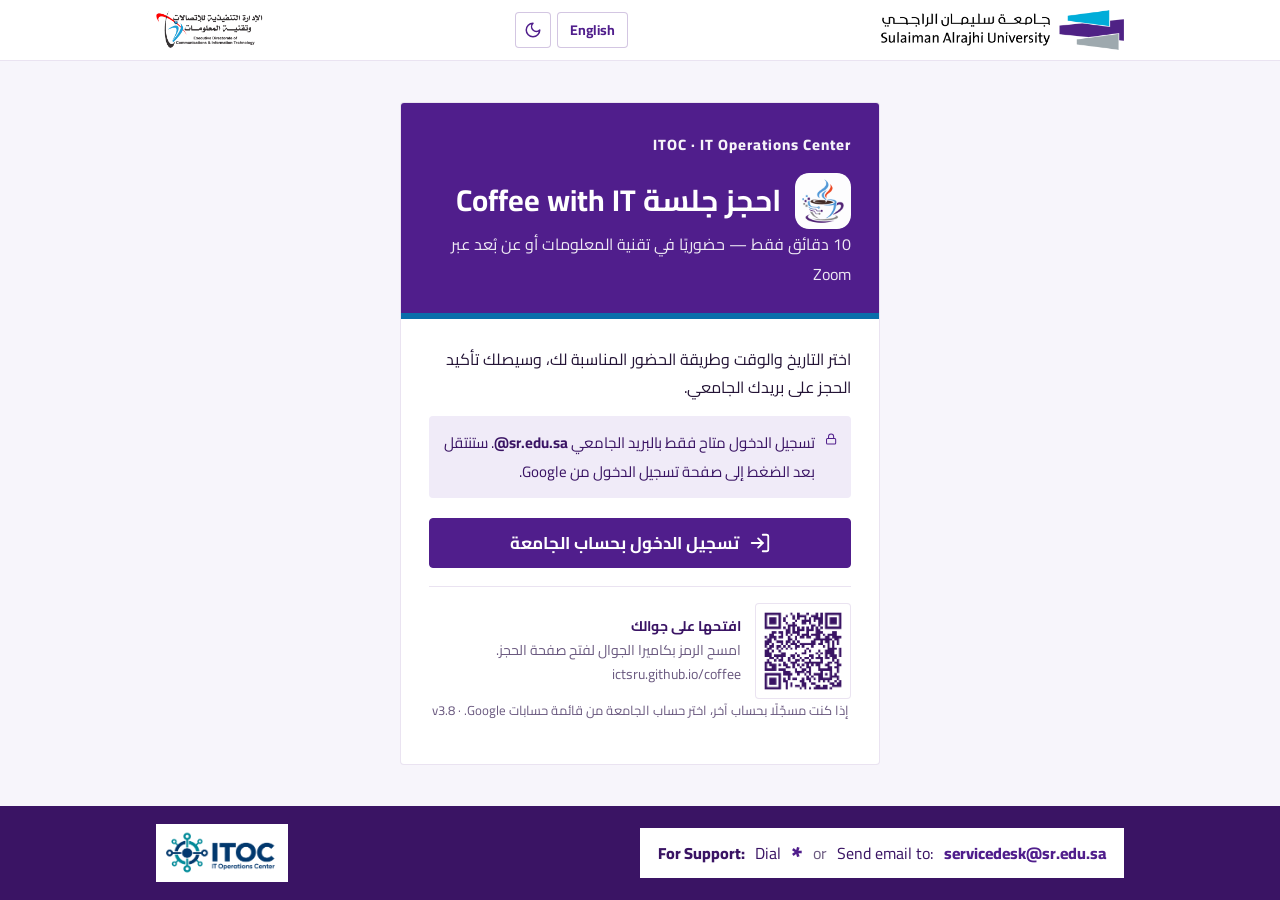
==== commit 00ae132a: "Add files via upload" ====
--- a/index.html
+++ b/index.html
@@ -4,7 +4,9 @@
 <meta charset="utf-8">
 <meta name="viewport" content="width=device-width, initial-scale=1">
 <script id="cwi-runtime">/* Coffee with IT · language + theme · v1.0 (app v3.6)
-   - Language: saved choice › ?lang= in the URL › browser language. Theme: saved choice › device setting (follows it live).
+   - Language: Arabic by default on every visit. ?lang=en (e.g. links in English e-mails) or the «English» button switch it;
+     the choice is kept while the browser tab/session stays open (sessionStorage), not across visits.
+     Theme: saved choice › device setting (follows it live).
    - The page markup stays Arabic; this layer translates text nodes and attributes (placeholder, title, aria-label, alt)
      with the EN dictionary and the patterns below, including content rendered later (MutationObserver).
    - Mark any element with data-noi18n to leave it untouched. */
@@ -13,15 +15,18 @@
   var KL = 'cwit.lang', KT = 'cwit.theme';
   function get(k) { try { return localStorage.getItem(k); } catch (e) { return null; } }
   function put(k, v) { try { localStorage.setItem(k, v); } catch (e) {} }
+  function sget(k) { try { return sessionStorage.getItem(k); } catch (e) { return null; } }
+  function sput(k, v) { try { sessionStorage.setItem(k, v); } catch (e) {} }
+  try { localStorage.removeItem(KL); } catch (e) {}   // v3.6–3.7 remembered the language across visits
   function qp(name) { var m = new RegExp('[?&]' + name + '=([^&#]*)').exec(location.search); return m ? decodeURIComponent(m[1]) : ''; }
   var mq = window.matchMedia ? window.matchMedia('(prefers-color-scheme: dark)') : null;
   function sysTheme() { return mq && mq.matches ? 'dark' : 'light'; }
   var urlLang = qp('lang'), urlTheme = qp('theme');
-  if (urlLang === 'ar' || urlLang === 'en') put(KL, urlLang);
+  if (urlLang === 'ar' || urlLang === 'en') sput(KL, urlLang);
   if (urlTheme === 'dark' || urlTheme === 'light') put(KT, urlTheme);
-  var lang = get(KL), theme = get(KT);
+  var lang = sget(KL), theme = get(KT);
   var CWI = window.CWI = {
-    lang: (lang === 'ar' || lang === 'en') ? lang : (/^ar/i.test((navigator.languages && navigator.languages[0]) || navigator.language || 'ar') ? 'ar' : 'en'),
+    lang: (lang === 'ar' || lang === 'en') ? lang : 'ar',
     langSet: lang === 'ar' || lang === 'en',
     theme: (theme === 'dark' || theme === 'light') ? theme : sysTheme(),
     themeSet: theme === 'dark' || theme === 'light',
@@ -38,7 +43,7 @@
   });
 
   /* ---------- translation ---------- */
-  var EN = {"جامعة سليمان الراجحي":"Sulaiman Al Rajhi University","الإدارة التنفيذية للاتصالات وتقنية المعلومات":"Executive Directorate of Communications & IT","Coffee with IT — قهوة مع تقنية المعلومات":"Coffee with IT","حدث خطأ غير متوقع.":"An unexpected error occurred.","جارٍ التحميل…":"Loading…","الأحد":"Sunday","الاثنين":"Monday","الثلاثاء":"Tuesday","الأربعاء":"Wednesday","الخميس":"Thursday","الجمعة":"Friday","السبت":"Saturday","يناير":"January","فبراير":"February","مارس":"March","أبريل":"April","مايو":"May","يونيو":"June","يوليو":"July","أغسطس":"August","سبتمبر":"September","أكتوبر":"October","نوفمبر":"November","ديسمبر":"December","احجز جلسة Coffee with IT":"Book a Coffee with IT session","احجز جلسة":"Book a","جلسة قصيرة مع فريق تقنية المعلومات — اختر الموضوع والموعد المناسبين لك":"A short session with the IT team — choose the topic and time that suit you","مدة الجلسة 10 دقائق":"Session length: 10 minutes","دقائق":"minutes","مسجّل الدخول:":"Signed in:","لوحة الإدارة":"Admin dashboard","جارٍ تحميل المواعيد المتاحة…":"Loading available times…","حجوزاتي القائمة":"My upcoming bookings","اختر التاريخ":"Choose a date","لا توجد مواعيد متاحة حاليًا. يرجى المحاولة لاحقًا.":"No times are available right now. Please try again later.","اختر الوقت":"Choose a time","اختر التاريخ أولًا.":"Choose a date first.","طريقة الحضور":"Attendance","حضوري":"In person","في مقر الإدارة التنفيذية للاتصالات وتقنية المعلومات":"At the Executive Directorate of Communications & IT","في مكتبك":"At your office","حضوري — يزورك فريق تقنية المعلومات في مكتبك":"In person — the IT team visits you at your office","عن بُعد عبر":"Remote via","يصلك رابط الاجتماع بالبريد الإلكتروني":"You will receive the meeting link by e-mail","أين مكتبك؟":"Where is your office?","رقم المبنى":"Building no.","رقم المكتب":"Office no.","مثال: 1":"e.g. 1","مثال: 2122":"e.g. 2122","بياناتك":"Your details","موضوع الجلسة":"Session topic","اختر موضوع الجلسة…":"Choose a session topic…","✎ موضوع آخر أو سؤال تود مناقشته…":"✎ Another topic or a question you'd like to discuss…","اكتب الموضوع أو السؤال الذي تود مناقشته":"Write the topic or question you'd like to discuss","مثال: كيف أشارك ملفًا كبيرًا مع جهة خارجية بأمان؟":"e.g. How do I share a large file with an external party securely?","الاسم":"Name","البريد الإلكتروني":"E-mail","تمت تعبئته من حساب الدخول":"Filled in from your sign-in account","الإدارة":"Department","اختر الإدارة…":"Choose your department…","رقم التحويلة":"Extension","ملاحظات إضافية (اختياري)":"Additional notes (optional)","ملخص الحجز":"Booking summary","الموضوع":"Topic","التاريخ":"Date","الوقت":"Time","الحضور":"Attendance","أكمل الحقول المطلوبة (*) لتفعيل زر التأكيد.":"Complete the required fields (*) to enable the confirm button.","تأكيد الحجز":"Confirm booking","جارٍ الحجز…":"Booking…","✓ تم تأكيد الحجز":"✓ Booking confirmed","تم تأكيد حجزك":"Your booking is confirmed","أرسلنا تفاصيل الحجز إلى بريدك الجامعي":"We have sent the booking details to your university e-mail","، مع دعوة في التقويم":", with a calendar invitation","العودة إلى المواعيد":"Back to available times","رقم الحجز":"Booking no.","مكتمل":"Full","محجوز":"Booked","إلغاء":"Cancel","تم إلغاء الحجز.":"Booking cancelled.","حضوري — في مكتبك":"In person — at your office","عن بُعد (Zoom)":"Remote (Zoom)","يرجى اختيار موضوع الجلسة.":"Please choose a session topic.","يرجى كتابة الموضوع أو السؤال الذي تود مناقشته.":"Please write the topic or question you'd like to discuss.","يرجى إدخال رقم المبنى.":"Please enter the building number.","يرجى إدخال رقم المكتب.":"Please enter the office number.","يرجى إدخال الاسم.":"Please enter your name.","يرجى إدخال بريد إلكتروني صحيح.":"Please enter a valid e-mail address.","يرجى اختيار الإدارة.":"Please choose your department.","الإدارة التنفيذية للاتصالات وتقنية المعلومات — [المبنى / الغرفة]":"Executive Directorate of Communications & IT — [Building / Room]","حماية بيانات الاجتماعات عند استخدام Read AI":"Protecting meeting data when using Read AI","إعدادات مشاركة تقارير Read AI":"Read AI report-sharing settings","الاستخدام الآمن لأدوات الذكاء الاصطناعي":"Safe use of AI tools","لديك حجز قائم بالفعل. يمكنك إلغاؤه من «حجوزاتي» ثم الحجز من جديد.":"You already have an upcoming booking. Cancel it under “My bookings” to book again.","هذا الموعد غير متاح.":"This time is not available.","انتهى هذا الموعد، يرجى اختيار موعد آخر.":"This time has passed — please choose another.","عذرًا، تم حجز هذا الموعد للتو. يرجى اختيار موعد آخر.":"Sorry, this time was just booked. Please choose another.","بيانات الحجز غير مكتملة.":"The booking details are incomplete.","الموضوع المختار لم يعد متاحًا — حدّث الصفحة واختر موضوعًا من القائمة.":"The selected topic is no longer available — refresh the page and choose a topic from the list.","اكتب الموضوع أو السؤال الذي تود مناقشته.":"Write the topic or question you'd like to discuss.","أدخل رقم المبنى ورقم المكتب للجلسة الحضورية في مكتبك.":"Enter the building and office number for a session at your office.","لم يتم العثور على الحجز.":"Booking not found.","لم يتم العثور على الحجز. تأكد من فتح الرابط من رسالة التقييم.":"Booking not found. Make sure you opened the link from the rating e-mail.","رابط التقييم خاص بصاحب الحجز. سجّل الدخول بالحساب الذي حجزت به.":"This rating link belongs to the person who booked. Sign in with the account you booked with.","رابط التقييم خاص بصاحب الحجز.":"This rating link belongs to the person who booked.","هذا الحجز ملغى، لا يمكن تقييمه.":"This booking was cancelled and cannot be rated.","يرجى اختيار التقييم من 1 إلى 5.":"Please select a rating from 1 to 5.","يمكنك تقييم الجلسة بعد انتهائها.":"You can rate the session after it ends.","الدخول متاح فقط بالبريد الجامعي @sr.edu.sa":"Sign-in is available only with a university @sr.edu.sa account","هذه الصفحة متاحة لمسؤولي النظام فقط.":"This page is available to system administrators only.","تقييم جلسة Coffee with IT":"Rate your Coffee with IT session","قيّم جلسة":"Rate your","رأيك يساعدنا على تطوير جلساتنا":"Your feedback helps us improve our sessions","الجلسة":"Session","ما مدى رضاك العام عن الجلسة؟":"Overall, how satisfied were you with the session?","ما مقترحاتك لتحسين جلسات Coffee with IT؟":"What would you suggest to improve Coffee with IT sessions?","اختياري":"Optional","إرسال التقييم":"Submit rating","جارٍ الإرسال…":"Sending…","شكرًا لتقييمك":"Thank you for your feedback","يمكنك تعديل تقييمك في أي وقت من نفس الرابط.":"You can change your rating at any time from the same link.","تعديل التقييم":"Edit rating","سبق أن قيّمت هذه الجلسة — يمكنك تعديل تقييمك.":"You have already rated this session — you can update your answer.","يرجى اختيار التقييم من 1 إلى 5":"Please select a rating from 1 to 5","غير راضٍ إطلاقًا":"Very dissatisfied","غير راضٍ":"Dissatisfied","محايد":"Neutral","راضٍ":"Satisfied","راضٍ جدًا":"Very satisfied","احجز جلسة Coffee with IT — تسجيل الدخول":"Book a Coffee with IT session — Sign in","10 دقائق فقط — حضوريًا في تقنية المعلومات أو عن بُعد عبر":"Just 10 minutes — in person at IT or remotely via","اختر التاريخ والوقت وطريقة الحضور المناسبة لك، وسيصلك تأكيد الحجز على بريدك الجامعي.":"Choose the date, time and attendance mode that suit you, and you will receive a confirmation at your university e-mail.","تسجيل الدخول متاح فقط بالبريد الجامعي":"Sign-in is available only with your university e-mail",". ستنتقل بعد الضغط إلى صفحة تسجيل الدخول من Google.":". You will be taken to Google's sign-in page.","تسجيل الدخول بحساب الجامعة":"Sign in with your university account","رمز QR لصفحة الحجز ictsru.github.io/coffee":"QR code for the booking page ictsru.github.io/coffee","افتحها على جوالك":"Open it on your phone","امسح الرمز بكاميرا الجوال لفتح صفحة الحجز.":"Scan the code with your phone camera to open the booking page.","إذا كنت مسجّلًا بحساب آخر، اختر حساب الجامعة من قائمة حسابات Google. ·":"If you are signed in with another account, choose your university account from Google's account list. ·","لوحة إدارة حجوزات Coffee with IT":"Coffee with IT bookings dashboard","لوحة إدارة حجوزات":"Bookings dashboard —","· آخر تحديث:":"· Updated:","↻ تحديث":"↻ Refresh","فتح Google Sheet":"Open Google Sheet","صفحة الحجز":"Booking page","جارٍ تحميل البيانات…":"Loading data…","المؤشرات":"Indicators","الفلاتر":"Filters","تصفية الحجوزات وإعداد التقرير":"Filter bookings and build the report","من تاريخ":"From date","إلى تاريخ":"To date","الحالة":"Status","الكل":"All","مؤكد":"Confirmed","ملغى":"Cancelled","حضوري (مقر تقنية المعلومات)":"In person (IT office)","حضوري — في مكتب الموظف":"In person — at the employee's office","الحضور الفعلي":"Actual attendance","حضر":"Attended","لم يحضر":"No-show","غير مسجّل":"Not recorded","كل الإدارات":"All departments","كل المواضيع":"All topics","مقدم الجلسة":"Presenter","كل المقدمين":"All presenters","غير محدد":"Not set","بحث (الاسم، البريد، رقم الحجز، المقدم، الملاحظات)":"Search (name, e-mail, booking no., presenter, notes)","ابحث…":"Search…","فترة سريعة:":"Quick range:","اليوم":"Today","القادمة":"Upcoming","هذا الأسبوع":"This week","هذا الشهر":"This month","مسح الفلاتر":"Clear filters","⬇ تصدير Excel (CSV)":"⬇ Export Excel (CSV)","🖨 طباعة التقرير / PDF":"🖨 Print report / PDF","مقدمو الجلسات":"Presenters","(حسب الفلاتر المحددة — تُحتسب الجلسات المؤكدة المسند لها مقدم، ولا يُحتسب «لم يحضر»)":"(by the selected filters — confirmed sessions with a presenter; no-shows excluded)","عدد الجلسات":"Sessions","إجمالي الدقائق":"Total minutes","متوسط المدة":"Avg. duration","متوسط التقييم":"Avg. rating","إجمالي الدقائق لكل مقدم":"Total minutes per presenter","تقييم الجلسات":"Session ratings","(حسب الفلاتر المحددة)":"(by the selected filters)","توزيع التقييمات":"Rating distribution","متوسط التقييم حسب الموضوع":"Average rating by topic","آخر المقترحات والتعليقات":"Latest suggestions and comments","✉ إرسال الشكر والتقييم للجلسات المنتهية":"✉ Send thank-you & rating to ended sessions","إرسال نسخة تجريبية إليّ":"Send me a test copy","تفعيل الإرسال التلقائي":"Turn on automatic sending","مواضيع الجلسات":"Session topics","(تظهر المواضيع المفعّلة في القائمة المنسدلة بصفحة الحجز)":"(active topics appear in the booking page drop-down)","موضوع جديد:":"New topic:","مثال: الاستخدام الآمن لأدوات الذكاء الاصطناعي":"e.g. الاستخدام الآمن لأدوات الذكاء الاصطناعي","+ إضافة الموضوع":"+ Add topic","قائمة مقدمي الجلسات":"Presenter list","(تظهر الأسماء المفعّلة في القائمة المنسدلة عند تسجيل تفاصيل الجلسة)":"(active names appear in the drop-down when recording session details)","إضافة:":"Add:","اكتب الاسم":"Type the name","+ إضافة":"+ Add","صلاحيات لوحة الإدارة":"Admin dashboard access","صلاحيات الدخول على لوحة الإدارة":"Admin dashboard access","إدارة الصلاحيات متاحة لمالك النظام فقط — القائمة للعرض.":"Only the system owner can manage access — this list is read-only.","منح صلاحية:":"Grant access:","+ منح الصلاحية":"+ Grant access","مالك النظام لديه الصلاحية دائمًا ولا يمكن إيقافه. أي حساب آخر يُمنح أو يُوقف من هنا مباشرة دون تعديل الكود.":"The system owner always has access and cannot be suspended. Any other account is granted or suspended here — no code changes needed.","الحجوزات حسب الموضوع":"Bookings by topic","الحجوزات حسب الإدارة":"Bookings by department","الحجوزات حسب اليوم":"Bookings by day","سجل الحجوزات":"Bookings log","الموعد":"Slot","الموظف":"Employee","مقدم الجلسة / المدة":"Presenter / duration","الملاحظات":"Notes","التقييم":"Rating","إجراء":"Action","لا توجد حجوزات مطابقة للفلاتر.":"No bookings match the filters.","تفاصيل الجلسة":"Session details","الوقت المستغرق (بالدقائق)":"Actual duration (minutes)","مثال: 10":"e.g. 10","مدة الجلسة المخططة:":"Planned session length:","دقائق. اتركه فارغًا إن لم تُعقد الجلسة.":"minutes. Leave empty if the session did not take place.","ملاحظات على الجلسة":"Session notes","ما الذي نوقش، أسئلة الموظف، إجراءات متابعة…":"What was discussed, the employee's questions, follow-up actions…","حفظ":"Save","حجوزات مؤكدة":"Confirmed bookings","جلسات قادمة":"Upcoming sessions","حضوري / عن بُعد":"In person / remote","نسبة الحضور الفعلي":"Attendance rate","إجمالي دقائق الجلسات":"Total session minutes","حجوزات ملغاة":"Cancelled bookings","مرات الدخول للصفحة":"Page sign-ins","إجمالي":"Total","لا توجد بيانات.":"No data.","منتهٍ":"Ended","في المكتب":"At office","موضوع مقترح":"Suggested topic","المدة غير مسجّلة":"Duration not recorded","بانتظار الرد":"Awaiting reply","✎ تسجيل التفاصيل":"✎ Record details","✎ تعديل التفاصيل":"✎ Edit details","↻ إعادة إرسال التقييم":"↻ Resend rating","✉ إرسال الشكر والتقييم":"✉ Send thank-you & rating","الجلسة:":"Session:","الموظف:":"Employee:","عدد التقييمات":"Ratings","نسبة الاستجابة":"Response rate","نسبة الرضا":"Satisfaction","راضٍ أو راضٍ جدًا (4–5)":"Satisfied or very satisfied (4–5)","لا توجد تقييمات بعد.":"No ratings yet.","لا توجد تعليقات بعد.":"No comments yet.","الإرسال التلقائي مفعّل":"Automatic sending on","الإرسال التلقائي للشكر موقوف من الإعدادات":"Automatic thank-you is off in Settings","الإرسال التلقائي غير مفعّل":"Automatic sending off","عدد مقدمي الجلسات":"Presenters","عدد الجلسات المقدّمة":"Sessions delivered","متوسط مدة الجلسة":"Avg. session length","دقيقة":"minutes","لم تُسند جلسات لمقدمين بعد — استخدم «✎ تسجيل التفاصيل» في سجل الحجوزات.":"No sessions assigned to presenters yet — use “✎ Record details” in the bookings log.","الإجمالي":"Total","لا توجد مدد مسجّلة بعد.":"No durations recorded yet.","لا توجد أسماء بعد — أضف أول مقدم.":"No names yet — add the first presenter.","مفعّل":"Active","موقوف":"Inactive","إيقاف":"Suspend","تفعيل":"Activate","حذف":"Remove","— اختر من فريق ITOC —":"— Choose from the ITOC team —","اسم آخر (خارج الفريق)…":"Another name (outside the team)…","بريد آخر @sr.edu.sa…":"Another @sr.edu.sa e-mail…","تم إيقاف الاسم — لن يظهر في القائمة المنسدلة.":"Name suspended — it will no longer appear in the drop-down.","تم تفعيل الاسم.":"Name activated.","مالك النظام":"System owner","مسموح":"Allowed","تم حذف الصلاحية.":"Access removed.","تم تفعيل صلاحية الدخول.":"Access activated.","تم إيقاف صلاحية الدخول.":"Access suspended.","— اختر مقدم الجلسة —":"— Choose a presenter —","الوقت المستغرق يجب أن يكون رقمًا بين 1 و240 دقيقة.":"The duration must be a number between 1 and 240 minutes.","اختر مقدم الجلسة قبل تسجيل الوقت المستغرق.":"Choose the presenter before recording the duration.","تقرير حجوزات جلسات Coffee with IT":"Coffee with IT bookings report","كل الفترات":"All periods","لا توجد مواضيع بعد — أضف أول موضوع.":"No topics yet — add the first one.","تم إيقاف الموضوع — لن يظهر في صفحة الحجز.":"Topic suspended — it will no longer appear on the booking page.","تم تفعيل الموضوع.":"Topic activated.","تم إلغاء الحجز وإبلاغ الموظف.":"Booking cancelled and the employee notified.","إرسال رسالة الشكر والتقييم لكل جلسة منتهية لم تُرسل لها بعد (يُستثنى من سُجّل «لم يحضر»)؟":"Send the thank-you & rating e-mail to every ended session that has not received it (no-shows excluded)?","لا توجد جلسات منتهية بانتظار رسالة الشكر.":"No ended sessions are waiting for a thank-you e-mail.","تم تفعيل الإرسال التلقائي كل ساعة: التذكير قبل الجلسة، والشكر والتقييم بعدها.":"Hourly automatic sending is on: reminders before sessions, thank-you & rating after them.","تمت إضافة الموضوع وأصبح متاحًا في صفحة الحجز.":"Topic added and now available on the booking page.","أدخل بريدًا جامعيًا صحيحًا @sr.edu.sa":"Enter a valid university @sr.edu.sa e-mail","موضوع آخر (مقترح من الموظف)":"Other topic (suggested by the employee)","مقترح من الموظف":"Suggested by employee","من القائمة":"From list","تاريخ التسجيل":"Registered at","نوع الموضوع":"Topic type","البريد":"E-mail","التحويلة":"Extension","مكان الجلسة (المكتب)":"Location (office)","الوقت المستغرق (دقيقة)":"Duration (min)","ملاحظات الجلسة":"Session notes","ملاحظات الموظف":"Employee notes","التقييم (1-5)":"Rating (1-5)","تعليق التقييم":"Rating comment","إرسال الشكر":"Thank-you sent","الاسم الإنجليزي":"English name","✎ الاسم الإنجليزي":"✎ English name","الاسم بالإنجليزية (اختياري)":"English name (optional)","الاسم الإنجليزي للموضوع (يظهر في صفحة الحجز والبريد باللغة الإنجليزية):":"English name of the topic (shown on the English booking page and in English e-mails):","تم حفظ الاسم الإنجليزي.":"English name saved.","هذا الموضوع موجود بالفعل.":"This topic already exists.","اكتب اسم الموضوع.":"Type the topic name.","الموضوع غير موجود.":"Topic not found.","هذا الاسم موجود في القائمة بالفعل.":"This name is already in the list.","اختر أو اكتب اسم مقدم الجلسة.":"Choose or type the presenter's name.","اختر مقدم الجلسة من القائمة.":"Choose the presenter from the list.","الاسم غير موجود.":"Name not found.","هذا الحساب لديه صلاحية الدخول بالفعل.":"This account already has access.","هذا الحساب مالك النظام ولديه الصلاحية دائمًا.":"This account is the system owner and always has access.","لا يمكن تعديل صلاحية مالك النظام.":"The system owner's access cannot be changed.","لا يمكن حذف مالك النظام.":"The system owner cannot be removed.","الحساب غير موجود في قائمة الصلاحيات.":"The account is not in the access list.","البريد يجب أن يكون بالنطاق @sr.edu.sa":"The e-mail must be on the @sr.edu.sa domain","الحجز غير موجود أو ملغى مسبقًا.":"The booking does not exist or was already cancelled.","الحجز غير موجود أو ملغى.":"The booking does not exist or is cancelled.","لم تنتهِ الجلسة بعد.":"The session has not ended yet.","قيمة غير صالحة.":"Invalid value.","الوقت المستغرق يجب أن يكون بين 1 و240 دقيقة.":"The duration must be between 1 and 240 minutes.","الوضع الداكن":"Dark mode","الوضع الفاتح":"Light mode","التبديل إلى الإنجليزية":"Switch to English"};
+  var EN = {"جامعة سليمان الراجحي":"Sulaiman Al Rajhi University","الإدارة التنفيذية للاتصالات وتقنية المعلومات":"Executive Directorate of Communications & IT","Coffee with IT — قهوة مع تقنية المعلومات":"Coffee with IT","حدث خطأ غير متوقع.":"An unexpected error occurred.","جارٍ التحميل…":"Loading…","الأحد":"Sunday","الاثنين":"Monday","الثلاثاء":"Tuesday","الأربعاء":"Wednesday","الخميس":"Thursday","الجمعة":"Friday","السبت":"Saturday","يناير":"January","فبراير":"February","مارس":"March","أبريل":"April","مايو":"May","يونيو":"June","يوليو":"July","أغسطس":"August","سبتمبر":"September","أكتوبر":"October","نوفمبر":"November","ديسمبر":"December","احجز جلسة Coffee with IT":"Book a Coffee with IT session","احجز جلسة":"Book a","جلسة قصيرة مع فريق تقنية المعلومات — اختر الموضوع والموعد المناسبين لك":"A short session with the IT team — choose the topic and time that suit you","مدة الجلسة 10 دقائق":"Session length: 10 minutes","دقائق":"minutes","مسجّل الدخول:":"Signed in:","لوحة الإدارة":"Admin dashboard","جارٍ تحميل المواعيد المتاحة…":"Loading available times…","حجوزاتي القائمة":"My upcoming bookings","اختر التاريخ":"Choose a date","لا توجد مواعيد متاحة حاليًا. يرجى المحاولة لاحقًا.":"No times are available right now. Please try again later.","اختر الوقت":"Choose a time","اختر التاريخ أولًا.":"Choose a date first.","طريقة الحضور":"Attendance","حضوري":"In person","في مقر الإدارة التنفيذية للاتصالات وتقنية المعلومات":"At the Executive Directorate of Communications & IT","في مكتبك":"At your office","حضوري — يزورك فريق تقنية المعلومات في مكتبك":"In person — the IT team visits you at your office","عن بُعد عبر":"Remote via","يصلك رابط الاجتماع بالبريد الإلكتروني":"You will receive the meeting link by e-mail","أين مكتبك؟":"Where is your office?","رقم المبنى":"Building no.","رقم المكتب":"Office no.","مثال: 1":"e.g. 1","مثال: 2122":"e.g. 2122","بياناتك":"Your details","موضوع الجلسة":"Session topic","اختر موضوع الجلسة…":"Choose a session topic…","✎ موضوع آخر أو سؤال تود مناقشته…":"✎ Another topic or a question you'd like to discuss…","اكتب الموضوع أو السؤال الذي تود مناقشته":"Write the topic or question you'd like to discuss","مثال: كيف أشارك ملفًا كبيرًا مع جهة خارجية بأمان؟":"e.g. How do I share a large file with an external party securely?","الاسم":"Name","البريد الإلكتروني":"E-mail","تمت تعبئته من حساب الدخول":"Filled in from your sign-in account","الإدارة":"Department","اختر الإدارة…":"Choose your department…","رقم التحويلة":"Extension","ملاحظات إضافية (اختياري)":"Additional notes (optional)","ملخص الحجز":"Booking summary","الموضوع":"Topic","التاريخ":"Date","الوقت":"Time","الحضور":"Attendance","أكمل الحقول المطلوبة (*) لتفعيل زر التأكيد.":"Complete the required fields (*) to enable the confirm button.","تأكيد الحجز":"Confirm booking","جارٍ الحجز…":"Booking…","✓ تم تأكيد الحجز":"✓ Booking confirmed","تم تأكيد حجزك":"Your booking is confirmed","أرسلنا تفاصيل الحجز إلى بريدك الجامعي":"We have sent the booking details to your university e-mail","، مع دعوة في التقويم":", with a calendar invitation","العودة إلى المواعيد":"Back to available times","رقم الحجز":"Booking no.","مكتمل":"Full","محجوز":"Booked","إلغاء":"Cancel","تم إلغاء الحجز.":"Booking cancelled.","حضوري — في مكتبك":"In person — at your office","عن بُعد (Zoom)":"Remote (Zoom)","يرجى اختيار موضوع الجلسة.":"Please choose a session topic.","يرجى كتابة الموضوع أو السؤال الذي تود مناقشته.":"Please write the topic or question you'd like to discuss.","يرجى إدخال رقم المبنى.":"Please enter the building number.","يرجى إدخال رقم المكتب.":"Please enter the office number.","يرجى إدخال الاسم.":"Please enter your name.","يرجى إدخال بريد إلكتروني صحيح.":"Please enter a valid e-mail address.","يرجى اختيار الإدارة.":"Please choose your department.","الإدارة التنفيذية للاتصالات وتقنية المعلومات — [المبنى / الغرفة]":"Executive Directorate of Communications & IT — [Building / Room]","حماية بيانات الاجتماعات عند استخدام Read AI":"Protecting meeting data when using Read AI","إعدادات مشاركة تقارير Read AI":"Read AI report-sharing settings","الاستخدام الآمن لأدوات الذكاء الاصطناعي":"Safe use of AI tools","لديك حجز قائم بالفعل. يمكنك إلغاؤه من «حجوزاتي» ثم الحجز من جديد.":"You already have an upcoming booking. Cancel it under “My bookings” to book again.","هذا الموعد غير متاح.":"This time is not available.","انتهى هذا الموعد، يرجى اختيار موعد آخر.":"This time has passed — please choose another.","عذرًا، تم حجز هذا الموعد للتو. يرجى اختيار موعد آخر.":"Sorry, this time was just booked. Please choose another.","بيانات الحجز غير مكتملة.":"The booking details are incomplete.","الموضوع المختار لم يعد متاحًا — حدّث الصفحة واختر موضوعًا من القائمة.":"The selected topic is no longer available — refresh the page and choose a topic from the list.","اكتب الموضوع أو السؤال الذي تود مناقشته.":"Write the topic or question you'd like to discuss.","أدخل رقم المبنى ورقم المكتب للجلسة الحضورية في مكتبك.":"Enter the building and office number for a session at your office.","لم يتم العثور على الحجز.":"Booking not found.","لم يتم العثور على الحجز. تأكد من فتح الرابط من رسالة التقييم.":"Booking not found. Make sure you opened the link from the rating e-mail.","رابط التقييم خاص بصاحب الحجز. سجّل الدخول بالحساب الذي حجزت به.":"This rating link belongs to the person who booked. Sign in with the account you booked with.","رابط التقييم خاص بصاحب الحجز.":"This rating link belongs to the person who booked.","هذا الحجز ملغى، لا يمكن تقييمه.":"This booking was cancelled and cannot be rated.","يرجى اختيار التقييم من 1 إلى 5.":"Please select a rating from 1 to 5.","يمكنك تقييم الجلسة بعد انتهائها.":"You can rate the session after it ends.","الدخول متاح فقط بالبريد الجامعي @sr.edu.sa":"Sign-in is available only with a university @sr.edu.sa account","هذه الصفحة متاحة لمسؤولي النظام فقط.":"This page is available to system administrators only.","تقييم جلسة Coffee with IT":"Rate your Coffee with IT session","قيّم جلسة":"Rate your","رأيك يساعدنا على تطوير جلساتنا":"Your feedback helps us improve our sessions","الجلسة":"Session","ما مدى رضاك العام عن الجلسة؟":"Overall, how satisfied were you with the session?","ما مقترحاتك لتحسين جلسات Coffee with IT؟":"What would you suggest to improve Coffee with IT sessions?","اختياري":"Optional","إرسال التقييم":"Submit rating","جارٍ الإرسال…":"Sending…","شكرًا لتقييمك":"Thank you for your feedback","يمكنك تعديل تقييمك في أي وقت من نفس الرابط.":"You can change your rating at any time from the same link.","تعديل التقييم":"Edit rating","سبق أن قيّمت هذه الجلسة — يمكنك تعديل تقييمك.":"You have already rated this session — you can update your answer.","يرجى اختيار التقييم من 1 إلى 5":"Please select a rating from 1 to 5","غير راضٍ إطلاقًا":"Very dissatisfied","غير راضٍ":"Dissatisfied","محايد":"Neutral","راضٍ":"Satisfied","راضٍ جدًا":"Very satisfied","احجز جلسة Coffee with IT — تسجيل الدخول":"Book a Coffee with IT session — Sign in","10 دقائق فقط — حضوريًا في تقنية المعلومات أو عن بُعد عبر":"Just 10 minutes — in person at IT or remotely via","اختر التاريخ والوقت وطريقة الحضور المناسبة لك، وسيصلك تأكيد الحجز على بريدك الجامعي.":"Choose the date, time and attendance mode that suit you, and you will receive a confirmation at your university e-mail.","تسجيل الدخول متاح فقط بالبريد الجامعي":"Sign-in is available only with your university e-mail",". ستنتقل بعد الضغط إلى صفحة تسجيل الدخول من Google.":". You will be taken to Google's sign-in page.","تسجيل الدخول بحساب الجامعة":"Sign in with your university account","رمز QR لصفحة الحجز ictsru.github.io/coffee":"QR code for the booking page ictsru.github.io/coffee","افتحها على جوالك":"Open it on your phone","امسح الرمز بكاميرا الجوال لفتح صفحة الحجز.":"Scan the code with your phone camera to open the booking page.","إذا كنت مسجّلًا بحساب آخر، اختر حساب الجامعة من قائمة حسابات Google. ·":"If you are signed in with another account, choose your university account from Google's account list. ·","لوحة إدارة حجوزات Coffee with IT":"Coffee with IT bookings dashboard","لوحة إدارة حجوزات":"Bookings dashboard —","· آخر تحديث:":"· Updated:","↻ تحديث":"↻ Refresh","فتح Google Sheet":"Open Google Sheet","صفحة الحجز":"Booking page","جارٍ تحميل البيانات…":"Loading data…","المؤشرات":"Indicators","الفلاتر":"Filters","تصفية الحجوزات وإعداد التقرير":"Filter bookings and build the report","من تاريخ":"From date","إلى تاريخ":"To date","الحالة":"Status","الكل":"All","مؤكد":"Confirmed","ملغى":"Cancelled","حضوري (مقر تقنية المعلومات)":"In person (IT office)","حضوري — في مكتب الموظف":"In person — at the employee's office","الحضور الفعلي":"Actual attendance","حضر":"Attended","لم يحضر":"No-show","غير مسجّل":"Not recorded","كل الإدارات":"All departments","كل المواضيع":"All topics","مقدم الجلسة":"Presenter","كل المقدمين":"All presenters","غير محدد":"Not set","بحث (الاسم، البريد، رقم الحجز، المقدم، الملاحظات)":"Search (name, e-mail, booking no., presenter, notes)","ابحث…":"Search…","فترة سريعة:":"Quick range:","اليوم":"Today","القادمة":"Upcoming","هذا الأسبوع":"This week","هذا الشهر":"This month","مسح الفلاتر":"Clear filters","⬇ تصدير Excel (CSV)":"⬇ Export Excel (CSV)","🖨 طباعة التقرير / PDF":"🖨 Print report / PDF","مقدمو الجلسات":"Presenters","(حسب الفلاتر المحددة — تُحتسب الجلسات المؤكدة المسند لها مقدم، ولا يُحتسب «لم يحضر»)":"(by the selected filters — confirmed sessions with a presenter; no-shows excluded)","عدد الجلسات":"Sessions","إجمالي الدقائق":"Total minutes","متوسط المدة":"Avg. duration","متوسط التقييم":"Avg. rating","إجمالي الدقائق لكل مقدم":"Total minutes per presenter","تقييم الجلسات":"Session ratings","(حسب الفلاتر المحددة)":"(by the selected filters)","توزيع التقييمات":"Rating distribution","متوسط التقييم حسب الموضوع":"Average rating by topic","آخر المقترحات والتعليقات":"Latest suggestions and comments","✉ إرسال الشكر والتقييم للجلسات المنتهية":"✉ Send thank-you & rating to ended sessions","إرسال نسخة تجريبية إليّ":"Send me a test copy","تفعيل الإرسال التلقائي":"Turn on automatic sending","مواضيع الجلسات":"Session topics","(تظهر المواضيع المفعّلة في القائمة المنسدلة بصفحة الحجز)":"(active topics appear in the booking page drop-down)","موضوع جديد:":"New topic:","مثال: الاستخدام الآمن لأدوات الذكاء الاصطناعي":"e.g. الاستخدام الآمن لأدوات الذكاء الاصطناعي","+ إضافة الموضوع":"+ Add topic","قائمة مقدمي الجلسات":"Presenter list","(تظهر الأسماء المفعّلة في القائمة المنسدلة عند تسجيل تفاصيل الجلسة)":"(active names appear in the drop-down when recording session details)","إضافة:":"Add:","اكتب الاسم":"Type the name","+ إضافة":"+ Add","صلاحيات لوحة الإدارة":"Admin dashboard access","صلاحيات الدخول على لوحة الإدارة":"Admin dashboard access","إدارة الصلاحيات متاحة لمالك النظام فقط — القائمة للعرض.":"Only the system owner can manage access — this list is read-only.","منح صلاحية:":"Grant access:","+ منح الصلاحية":"+ Grant access","مالك النظام لديه الصلاحية دائمًا ولا يمكن إيقافه. أي حساب آخر يُمنح أو يُوقف من هنا مباشرة دون تعديل الكود.":"The system owner always has access and cannot be suspended. Any other account is granted or suspended here — no code changes needed.","الحجوزات حسب الموضوع":"Bookings by topic","الحجوزات حسب الإدارة":"Bookings by department","الحجوزات حسب اليوم":"Bookings by day","سجل الحجوزات":"Bookings log","الموعد":"Slot","الموظف":"Employee","مقدم الجلسة / المدة":"Presenter / duration","الملاحظات":"Notes","التقييم":"Rating","إجراء":"Action","لا توجد حجوزات مطابقة للفلاتر.":"No bookings match the filters.","تفاصيل الجلسة":"Session details","الوقت المستغرق (بالدقائق)":"Actual duration (minutes)","مثال: 10":"e.g. 10","مدة الجلسة المخططة:":"Planned session length:","دقائق. اتركه فارغًا إن لم تُعقد الجلسة.":"minutes. Leave empty if the session did not take place.","ملاحظات على الجلسة":"Session notes","ما الذي نوقش، أسئلة الموظف، إجراءات متابعة…":"What was discussed, the employee's questions, follow-up actions…","حفظ":"Save","حجوزات مؤكدة":"Confirmed bookings","جلسات قادمة":"Upcoming sessions","حضوري / عن بُعد":"In person / remote","نسبة الحضور الفعلي":"Attendance rate","إجمالي دقائق الجلسات":"Total session minutes","حجوزات ملغاة":"Cancelled bookings","مرات الدخول للصفحة":"Page sign-ins","إجمالي":"Total","لا توجد بيانات.":"No data.","منتهٍ":"Ended","في المكتب":"At office","موضوع مقترح":"Suggested topic","المدة غير مسجّلة":"Duration not recorded","بانتظار الرد":"Awaiting reply","✎ تسجيل التفاصيل":"✎ Record details","✎ تعديل التفاصيل":"✎ Edit details","↻ إعادة إرسال التقييم":"↻ Resend rating","✉ إرسال الشكر والتقييم":"✉ Send thank-you & rating","الجلسة:":"Session:","الموظف:":"Employee:","عدد التقييمات":"Ratings","نسبة الاستجابة":"Response rate","نسبة الرضا":"Satisfaction","راضٍ أو راضٍ جدًا (4–5)":"Satisfied or very satisfied (4–5)","لا توجد تقييمات بعد.":"No ratings yet.","لا توجد تعليقات بعد.":"No comments yet.","الإرسال التلقائي مفعّل":"Automatic sending on","الإرسال التلقائي للشكر موقوف من الإعدادات":"Automatic thank-you is off in Settings","الإرسال التلقائي غير مفعّل":"Automatic sending off","عدد مقدمي الجلسات":"Presenters","عدد الجلسات المقدّمة":"Sessions delivered","متوسط مدة الجلسة":"Avg. session length","دقيقة":"minutes","لم تُسند جلسات لمقدمين بعد — استخدم «✎ تسجيل التفاصيل» في سجل الحجوزات.":"No sessions assigned to presenters yet — use “✎ Record details” in the bookings log.","الإجمالي":"Total","لا توجد مدد مسجّلة بعد.":"No durations recorded yet.","لا توجد أسماء بعد — أضف أول مقدم.":"No names yet — add the first presenter.","مفعّل":"Active","موقوف":"Inactive","إيقاف":"Suspend","تفعيل":"Activate","حذف":"Remove","— اختر من فريق ITOC —":"— Choose from the ITOC team —","اسم آخر (خارج الفريق)…":"Another name (outside the team)…","بريد آخر @sr.edu.sa…":"Another @sr.edu.sa e-mail…","تم إيقاف الاسم — لن يظهر في القائمة المنسدلة.":"Name suspended — it will no longer appear in the drop-down.","تم تفعيل الاسم.":"Name activated.","مالك النظام":"System owner","مسموح":"Allowed","تم حذف الصلاحية.":"Access removed.","تم تفعيل صلاحية الدخول.":"Access activated.","تم إيقاف صلاحية الدخول.":"Access suspended.","— اختر مقدم الجلسة —":"— Choose a presenter —","الوقت المستغرق يجب أن يكون رقمًا بين 1 و240 دقيقة.":"The duration must be a number between 1 and 240 minutes.","اختر مقدم الجلسة قبل تسجيل الوقت المستغرق.":"Choose the presenter before recording the duration.","تقرير حجوزات جلسات Coffee with IT":"Coffee with IT bookings report","كل الفترات":"All periods","لا توجد مواضيع بعد — أضف أول موضوع.":"No topics yet — add the first one.","تم إيقاف الموضوع — لن يظهر في صفحة الحجز.":"Topic suspended — it will no longer appear on the booking page.","تم تفعيل الموضوع.":"Topic activated.","تم إلغاء الحجز وإبلاغ الموظف.":"Booking cancelled and the employee notified.","إرسال رسالة الشكر والتقييم لكل جلسة منتهية لم تُرسل لها بعد (يُستثنى من سُجّل «لم يحضر»)؟":"Send the thank-you & rating e-mail to every ended session that has not received it (no-shows excluded)?","لا توجد جلسات منتهية بانتظار رسالة الشكر.":"No ended sessions are waiting for a thank-you e-mail.","تم تفعيل الإرسال التلقائي كل ساعة: التذكير قبل الجلسة، والشكر والتقييم بعدها.":"Hourly automatic sending is on: reminders before sessions, thank-you & rating after them.","تمت إضافة الموضوع وأصبح متاحًا في صفحة الحجز.":"Topic added and now available on the booking page.","أدخل بريدًا جامعيًا صحيحًا @sr.edu.sa":"Enter a valid university @sr.edu.sa e-mail","موضوع آخر (مقترح من الموظف)":"Other topic (suggested by the employee)","مقترح من الموظف":"Suggested by employee","من القائمة":"From list","تاريخ التسجيل":"Registered at","نوع الموضوع":"Topic type","البريد":"E-mail","التحويلة":"Extension","مكان الجلسة (المكتب)":"Location (office)","الوقت المستغرق (دقيقة)":"Duration (min)","ملاحظات الجلسة":"Session notes","ملاحظات الموظف":"Employee notes","التقييم (1-5)":"Rating (1-5)","تعليق التقييم":"Rating comment","إرسال الشكر":"Thank-you sent","الاسم الإنجليزي":"English name","✎ الاسم الإنجليزي":"✎ English name","الاسم بالإنجليزية (اختياري)":"English name (optional)","الاسم الإنجليزي للموضوع (يظهر في صفحة الحجز والبريد باللغة الإنجليزية):":"English name of the topic (shown on the English booking page and in English e-mails):","تم حفظ الاسم الإنجليزي.":"English name saved.","هذا الموضوع موجود بالفعل.":"This topic already exists.","اكتب اسم الموضوع.":"Type the topic name.","الموضوع غير موجود.":"Topic not found.","هذا الاسم موجود في القائمة بالفعل.":"This name is already in the list.","اختر أو اكتب اسم مقدم الجلسة.":"Choose or type the presenter's name.","اختر مقدم الجلسة من القائمة.":"Choose the presenter from the list.","الاسم غير موجود.":"Name not found.","هذا الحساب لديه صلاحية الدخول بالفعل.":"This account already has access.","هذا الحساب مالك النظام ولديه الصلاحية دائمًا.":"This account is the system owner and always has access.","لا يمكن تعديل صلاحية مالك النظام.":"The system owner's access cannot be changed.","لا يمكن حذف مالك النظام.":"The system owner cannot be removed.","الحساب غير موجود في قائمة الصلاحيات.":"The account is not in the access list.","البريد يجب أن يكون بالنطاق @sr.edu.sa":"The e-mail must be on the @sr.edu.sa domain","الحجز غير موجود أو ملغى مسبقًا.":"The booking does not exist or was already cancelled.","الحجز غير موجود أو ملغى.":"The booking does not exist or is cancelled.","لم تنتهِ الجلسة بعد.":"The session has not ended yet.","قيمة غير صالحة.":"Invalid value.","الوقت المستغرق يجب أن يكون بين 1 و240 دقيقة.":"The duration must be between 1 and 240 minutes.","الوضع الداكن":"Dark mode","الوضع الفاتح":"Light mode","التبديل إلى الإنجليزية":"Switch to English","جلساتي":"My sessions","جلساتي — Coffee with IT":"My sessions — Coffee with IT","مقدم جلسات":"Presenter ·","جارٍ تحميل جلساتك…":"Loading your sessions…","تصفية الجلسات":"Filter sessions","بانتظار التسجيل":"Awaiting details","المنتهية":"Past","قادمة":"Upcoming","مسجّلة":"Recorded","ابحث بالاسم أو الموضوع…":"Search by name or topic…","بحث":"Search","لا توجد جلسات مسندة إليك بعد — يُسند مسؤول النظام الجلسات إلى المقدمين من لوحة الإدارة.":"No sessions are assigned to you yet — an administrator assigns sessions to presenters from the admin dashboard.","لا توجد جلسات مطابقة.":"No matching sessions.","المكان":"Location","تحويلة":"Ext.","في مكتب الموظف":"At employee's office","تقييم الموظف:":"Employee rating:","لم يقيّم الموظف الجلسة بعد.":"The employee has not rated the session yet.","يظهر التقييم بعد انتهاء الجلسة.":"The rating appears after the session ends.","المدة المخططة:":"Planned:","يمكنك تسجيل مدة الجلسة بعد بدايتها.":"You can record the duration once the session has started.","جلسات قدّمتها":"Sessions delivered","متوسط تقييمي":"My average rating","بانتظار تسجيل المدة":"Awaiting duration","سجّل الوقت المستغرق بعد الجلسة":"Record the actual time after each session","جارٍ الحفظ…":"Saving…","✓ تم الحفظ — يظهر في لوحة الإدارة":"✓ Saved — now visible in the admin dashboard","✓ سجّلها المقدم":"✓ Recorded by presenter","هذه الجلسة غير مسندة إليك.":"This session is not assigned to you.","صفحة «جلساتي» متاحة لمقدمي الجلسات المسجّلين في القائمة فقط.":"«My sessions» is available to listed presenters only.","إرسال بريد المقدم التجريبي إليّ":"Send me a test presenter e-mail","✉ أُبلغ المقدم":"✉ Presenter notified","بريد المقدم بعد كل جلسة: مفعّل":"Presenter e-mail after each session: on","بريد المقدم موقوف من الإعدادات (PresenterMail)":"Presenter e-mail is off in Settings (PresenterMail)","بريد المقدم يتطلب تفعيل الإرسال التلقائي":"Presenter e-mail needs automatic sending turned on"};
   var AR = /[\u0600-\u06FF]/;
   var DAYS = ['الأحد', 'الاثنين', 'الثلاثاء', 'الأربعاء', 'الخميس', 'الجمعة', 'السبت'];
   var MONTHS = ['يناير', 'فبراير', 'مارس', 'أبريل', 'مايو', 'يونيو', 'يوليو', 'أغسطس', 'سبتمبر', 'أكتوبر', 'نوفمبر', 'ديسمبر'];
@@ -82,6 +87,15 @@
     [/^(.+): (\d+) \((\d+)%\)$/, function (m) { return soft(m[1]) + ': ' + m[2] + ' (' + m[3] + '%)'; }],
     [/^(.*) · تحويلة$/, function (m) { return soft(m[1]) + ' · Ext.'; }],
     [/^(حضر|لم يحضر) — (.+)$/, function (m) { return EN[m[1]] + ' — ' + m[2]; }],
+    [/^(\d+) قادمة$/, function (m) { return m[1] + ' upcoming'; }],
+    [/^(\d+) تقييم$/, function (m) { return m[1] + ' ratings'; }],
+    [/^متوسط (\d+) د للجلسة$/, function (m) { return 'Avg. ' + m[1] + ' min per session'; }],
+    [/^المدة المخططة: (\d+) دقائق\.$/, function (m) { return 'Planned length: ' + m[1] + ' minutes.'; }],
+    [/^آخر تحديث: (.+?)(?: · (.+))?$/, function (m) { return 'Last updated: ' + m[1] + (m[2] ? ' · ' + m[2] : ''); }],
+    [/^سجّلها (.+)$/, function (m) { return 'Recorded by ' + m[1]; }],
+    [/^الموظف: $/, function () { return 'Employee: '; }],
+    [/^أُرسل في (.+)$/, function (m) { return 'Sent on ' + m[1]; }],
+    [/^أُرسل بريد المقدم التجريبي إلى (.+)\.$/, function (m) { return 'Test presenter e-mail sent to ' + m[1] + '.'; }],
     [/^أُرسلت في (.+)$/, function (m) { return 'Sent on ' + m[1]; }],
     [/^إرسال الشكر والتقييم إلى (.+)$/, function (m) { return 'Send thank-you & rating to ' + m[1]; }],
     [/^تفاصيل جلسة (.+)$/, function (m) { return 'Session details — ' + m[1]; }],
@@ -184,7 +198,7 @@
   }
   function fire(what) { CWI.listeners.forEach(function (fn) { try { fn(what); } catch (e) { console.warn(e); } }); }
   CWI.setLang = function (l) {
-    CWI.lang = l === 'en' ? 'en' : 'ar'; CWI.langSet = true; put(KL, CWI.lang);
+    CWI.lang = l === 'en' ? 'en' : 'ar'; CWI.langSet = true; sput(KL, CWI.lang);
     applyRoot(); translateAll(); syncButtons(); fire('lang');
   };
   CWI.setTheme = function (t) {
@@ -315,7 +329,7 @@
         تسجيل الدخول بحساب الجامعة
       </a>
       <div class="qrbox"><img src="[data-uri]" alt="رمز QR لصفحة الحجز ictsru.github.io/coffee"><p><b>افتحها على جوالك</b><br>امسح الرمز بكاميرا الجوال لفتح صفحة الحجز.<br><span class="en">ictsru.github.io/coffee</span></p></div>
-      <p class="small">إذا كنت مسجّلًا بحساب آخر، اختر حساب الجامعة من قائمة حسابات Google. · <span class="en">v3.6</span></p>
+      <p class="small">إذا كنت مسجّلًا بحساب آخر، اختر حساب الجامعة من قائمة حسابات Google. · <span class="en">v3.8</span></p>
     </div>
   </div>
 </main>
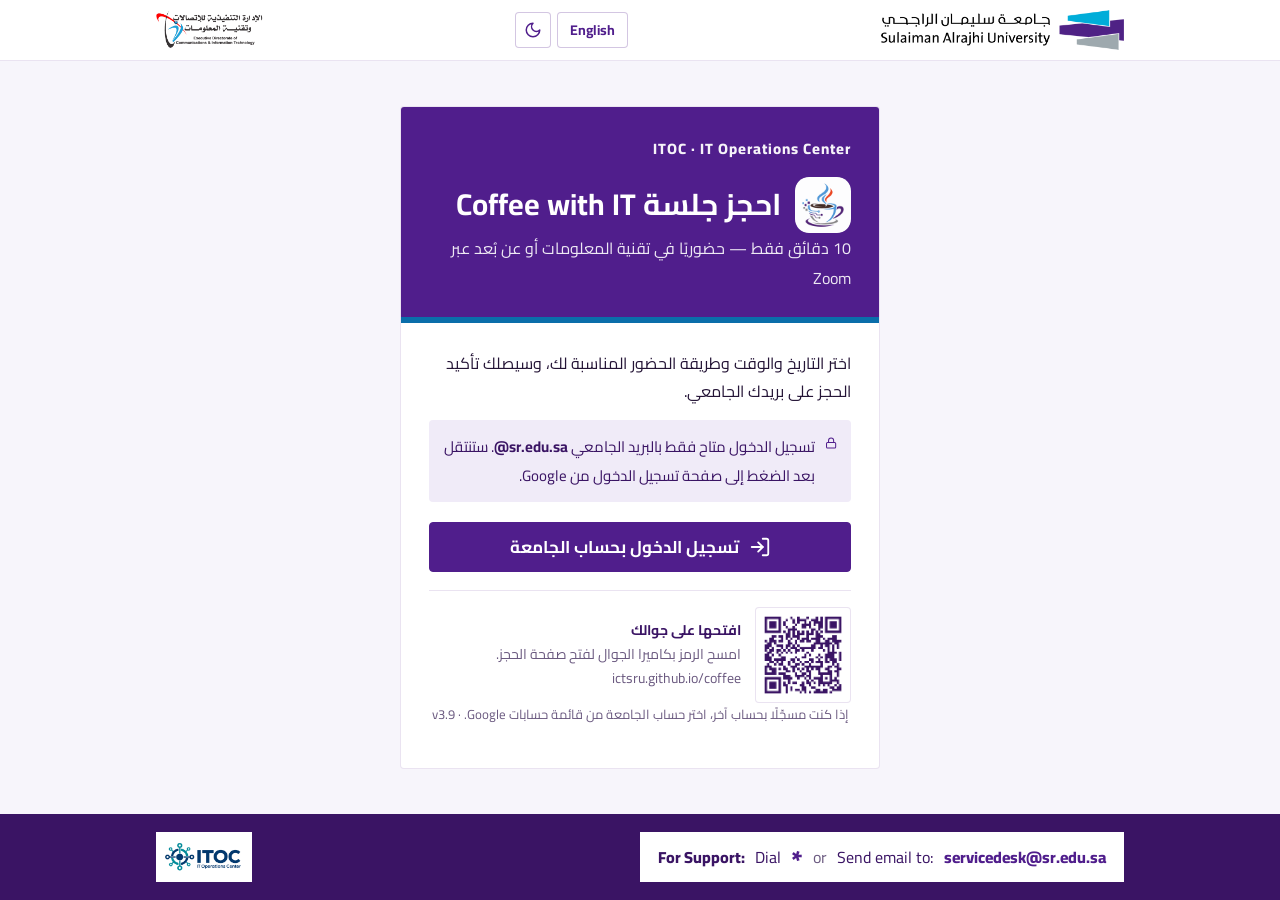
==== commit aa8564e1: "Add files via upload" ====
--- a/index.html
+++ b/index.html
@@ -298,6 +298,11 @@
 /* logo placement stays as on the university letterhead in both languages: SRU right, ICTD left; ITOC bottom-left */
 html[dir="ltr"] .brand .in{flex-direction:row-reverse}
 html[dir="ltr"] footer .in,html[dir="ltr"] footer .wrap{flex-direction:row-reverse}
+/* v3.9 — ITOC badge matches the «For Support» box: same height (row stretches both), logo scaled to fit */
+footer .in,footer .wrap{align-items:stretch}
+footer .support{align-self:stretch}
+footer .itoc{display:flex;align-items:center;padding:3px 9px}
+footer .itoc img{height:32px!important;width:auto}
 /* <<< cwi-theme */
 </style>
 <link rel="stylesheet" href="https://ictsru.github.io/brand/css/sru-tech-bg.css">
@@ -329,7 +334,7 @@
         تسجيل الدخول بحساب الجامعة
       </a>
       <div class="qrbox"><img src="[data-uri]" alt="رمز QR لصفحة الحجز ictsru.github.io/coffee"><p><b>افتحها على جوالك</b><br>امسح الرمز بكاميرا الجوال لفتح صفحة الحجز.<br><span class="en">ictsru.github.io/coffee</span></p></div>
-      <p class="small">إذا كنت مسجّلًا بحساب آخر، اختر حساب الجامعة من قائمة حسابات Google. · <span class="en">v3.8</span></p>
+      <p class="small">إذا كنت مسجّلًا بحساب آخر، اختر حساب الجامعة من قائمة حسابات Google. · <span class="en">v3.9</span></p>
     </div>
   </div>
 </main>
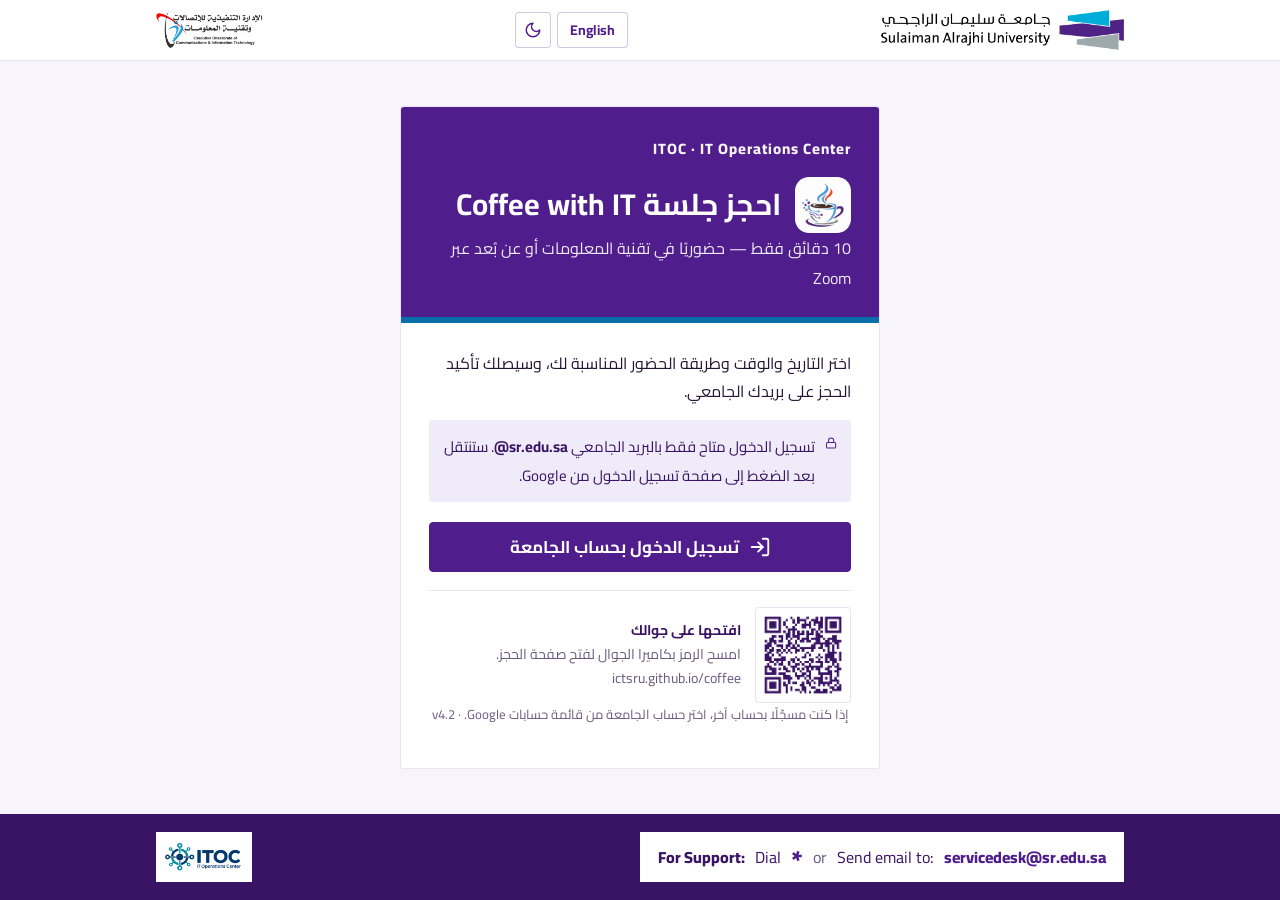
==== commit e043b697: "Add files via upload" ====
--- a/index.html
+++ b/index.html
@@ -43,7 +43,7 @@
   });
 
   /* ---------- translation ---------- */
-  var EN = {"جامعة سليمان الراجحي":"Sulaiman Al Rajhi University","الإدارة التنفيذية للاتصالات وتقنية المعلومات":"Executive Directorate of Communications & IT","Coffee with IT — قهوة مع تقنية المعلومات":"Coffee with IT","حدث خطأ غير متوقع.":"An unexpected error occurred.","جارٍ التحميل…":"Loading…","الأحد":"Sunday","الاثنين":"Monday","الثلاثاء":"Tuesday","الأربعاء":"Wednesday","الخميس":"Thursday","الجمعة":"Friday","السبت":"Saturday","يناير":"January","فبراير":"February","مارس":"March","أبريل":"April","مايو":"May","يونيو":"June","يوليو":"July","أغسطس":"August","سبتمبر":"September","أكتوبر":"October","نوفمبر":"November","ديسمبر":"December","احجز جلسة Coffee with IT":"Book a Coffee with IT session","احجز جلسة":"Book a","جلسة قصيرة مع فريق تقنية المعلومات — اختر الموضوع والموعد المناسبين لك":"A short session with the IT team — choose the topic and time that suit you","مدة الجلسة 10 دقائق":"Session length: 10 minutes","دقائق":"minutes","مسجّل الدخول:":"Signed in:","لوحة الإدارة":"Admin dashboard","جارٍ تحميل المواعيد المتاحة…":"Loading available times…","حجوزاتي القائمة":"My upcoming bookings","اختر التاريخ":"Choose a date","لا توجد مواعيد متاحة حاليًا. يرجى المحاولة لاحقًا.":"No times are available right now. Please try again later.","اختر الوقت":"Choose a time","اختر التاريخ أولًا.":"Choose a date first.","طريقة الحضور":"Attendance","حضوري":"In person","في مقر الإدارة التنفيذية للاتصالات وتقنية المعلومات":"At the Executive Directorate of Communications & IT","في مكتبك":"At your office","حضوري — يزورك فريق تقنية المعلومات في مكتبك":"In person — the IT team visits you at your office","عن بُعد عبر":"Remote via","يصلك رابط الاجتماع بالبريد الإلكتروني":"You will receive the meeting link by e-mail","أين مكتبك؟":"Where is your office?","رقم المبنى":"Building no.","رقم المكتب":"Office no.","مثال: 1":"e.g. 1","مثال: 2122":"e.g. 2122","بياناتك":"Your details","موضوع الجلسة":"Session topic","اختر موضوع الجلسة…":"Choose a session topic…","✎ موضوع آخر أو سؤال تود مناقشته…":"✎ Another topic or a question you'd like to discuss…","اكتب الموضوع أو السؤال الذي تود مناقشته":"Write the topic or question you'd like to discuss","مثال: كيف أشارك ملفًا كبيرًا مع جهة خارجية بأمان؟":"e.g. How do I share a large file with an external party securely?","الاسم":"Name","البريد الإلكتروني":"E-mail","تمت تعبئته من حساب الدخول":"Filled in from your sign-in account","الإدارة":"Department","اختر الإدارة…":"Choose your department…","رقم التحويلة":"Extension","ملاحظات إضافية (اختياري)":"Additional notes (optional)","ملخص الحجز":"Booking summary","الموضوع":"Topic","التاريخ":"Date","الوقت":"Time","الحضور":"Attendance","أكمل الحقول المطلوبة (*) لتفعيل زر التأكيد.":"Complete the required fields (*) to enable the confirm button.","تأكيد الحجز":"Confirm booking","جارٍ الحجز…":"Booking…","✓ تم تأكيد الحجز":"✓ Booking confirmed","تم تأكيد حجزك":"Your booking is confirmed","أرسلنا تفاصيل الحجز إلى بريدك الجامعي":"We have sent the booking details to your university e-mail","، مع دعوة في التقويم":", with a calendar invitation","العودة إلى المواعيد":"Back to available times","رقم الحجز":"Booking no.","مكتمل":"Full","محجوز":"Booked","إلغاء":"Cancel","تم إلغاء الحجز.":"Booking cancelled.","حضوري — في مكتبك":"In person — at your office","عن بُعد (Zoom)":"Remote (Zoom)","يرجى اختيار موضوع الجلسة.":"Please choose a session topic.","يرجى كتابة الموضوع أو السؤال الذي تود مناقشته.":"Please write the topic or question you'd like to discuss.","يرجى إدخال رقم المبنى.":"Please enter the building number.","يرجى إدخال رقم المكتب.":"Please enter the office number.","يرجى إدخال الاسم.":"Please enter your name.","يرجى إدخال بريد إلكتروني صحيح.":"Please enter a valid e-mail address.","يرجى اختيار الإدارة.":"Please choose your department.","الإدارة التنفيذية للاتصالات وتقنية المعلومات — [المبنى / الغرفة]":"Executive Directorate of Communications & IT — [Building / Room]","حماية بيانات الاجتماعات عند استخدام Read AI":"Protecting meeting data when using Read AI","إعدادات مشاركة تقارير Read AI":"Read AI report-sharing settings","الاستخدام الآمن لأدوات الذكاء الاصطناعي":"Safe use of AI tools","لديك حجز قائم بالفعل. يمكنك إلغاؤه من «حجوزاتي» ثم الحجز من جديد.":"You already have an upcoming booking. Cancel it under “My bookings” to book again.","هذا الموعد غير متاح.":"This time is not available.","انتهى هذا الموعد، يرجى اختيار موعد آخر.":"This time has passed — please choose another.","عذرًا، تم حجز هذا الموعد للتو. يرجى اختيار موعد آخر.":"Sorry, this time was just booked. Please choose another.","بيانات الحجز غير مكتملة.":"The booking details are incomplete.","الموضوع المختار لم يعد متاحًا — حدّث الصفحة واختر موضوعًا من القائمة.":"The selected topic is no longer available — refresh the page and choose a topic from the list.","اكتب الموضوع أو السؤال الذي تود مناقشته.":"Write the topic or question you'd like to discuss.","أدخل رقم المبنى ورقم المكتب للجلسة الحضورية في مكتبك.":"Enter the building and office number for a session at your office.","لم يتم العثور على الحجز.":"Booking not found.","لم يتم العثور على الحجز. تأكد من فتح الرابط من رسالة التقييم.":"Booking not found. Make sure you opened the link from the rating e-mail.","رابط التقييم خاص بصاحب الحجز. سجّل الدخول بالحساب الذي حجزت به.":"This rating link belongs to the person who booked. Sign in with the account you booked with.","رابط التقييم خاص بصاحب الحجز.":"This rating link belongs to the person who booked.","هذا الحجز ملغى، لا يمكن تقييمه.":"This booking was cancelled and cannot be rated.","يرجى اختيار التقييم من 1 إلى 5.":"Please select a rating from 1 to 5.","يمكنك تقييم الجلسة بعد انتهائها.":"You can rate the session after it ends.","الدخول متاح فقط بالبريد الجامعي @sr.edu.sa":"Sign-in is available only with a university @sr.edu.sa account","هذه الصفحة متاحة لمسؤولي النظام فقط.":"This page is available to system administrators only.","تقييم جلسة Coffee with IT":"Rate your Coffee with IT session","قيّم جلسة":"Rate your","رأيك يساعدنا على تطوير جلساتنا":"Your feedback helps us improve our sessions","الجلسة":"Session","ما مدى رضاك العام عن الجلسة؟":"Overall, how satisfied were you with the session?","ما مقترحاتك لتحسين جلسات Coffee with IT؟":"What would you suggest to improve Coffee with IT sessions?","اختياري":"Optional","إرسال التقييم":"Submit rating","جارٍ الإرسال…":"Sending…","شكرًا لتقييمك":"Thank you for your feedback","يمكنك تعديل تقييمك في أي وقت من نفس الرابط.":"You can change your rating at any time from the same link.","تعديل التقييم":"Edit rating","سبق أن قيّمت هذه الجلسة — يمكنك تعديل تقييمك.":"You have already rated this session — you can update your answer.","يرجى اختيار التقييم من 1 إلى 5":"Please select a rating from 1 to 5","غير راضٍ إطلاقًا":"Very dissatisfied","غير راضٍ":"Dissatisfied","محايد":"Neutral","راضٍ":"Satisfied","راضٍ جدًا":"Very satisfied","احجز جلسة Coffee with IT — تسجيل الدخول":"Book a Coffee with IT session — Sign in","10 دقائق فقط — حضوريًا في تقنية المعلومات أو عن بُعد عبر":"Just 10 minutes — in person at IT or remotely via","اختر التاريخ والوقت وطريقة الحضور المناسبة لك، وسيصلك تأكيد الحجز على بريدك الجامعي.":"Choose the date, time and attendance mode that suit you, and you will receive a confirmation at your university e-mail.","تسجيل الدخول متاح فقط بالبريد الجامعي":"Sign-in is available only with your university e-mail",". ستنتقل بعد الضغط إلى صفحة تسجيل الدخول من Google.":". You will be taken to Google's sign-in page.","تسجيل الدخول بحساب الجامعة":"Sign in with your university account","رمز QR لصفحة الحجز ictsru.github.io/coffee":"QR code for the booking page ictsru.github.io/coffee","افتحها على جوالك":"Open it on your phone","امسح الرمز بكاميرا الجوال لفتح صفحة الحجز.":"Scan the code with your phone camera to open the booking page.","إذا كنت مسجّلًا بحساب آخر، اختر حساب الجامعة من قائمة حسابات Google. ·":"If you are signed in with another account, choose your university account from Google's account list. ·","لوحة إدارة حجوزات Coffee with IT":"Coffee with IT bookings dashboard","لوحة إدارة حجوزات":"Bookings dashboard —","· آخر تحديث:":"· Updated:","↻ تحديث":"↻ Refresh","فتح Google Sheet":"Open Google Sheet","صفحة الحجز":"Booking page","جارٍ تحميل البيانات…":"Loading data…","المؤشرات":"Indicators","الفلاتر":"Filters","تصفية الحجوزات وإعداد التقرير":"Filter bookings and build the report","من تاريخ":"From date","إلى تاريخ":"To date","الحالة":"Status","الكل":"All","مؤكد":"Confirmed","ملغى":"Cancelled","حضوري (مقر تقنية المعلومات)":"In person (IT office)","حضوري — في مكتب الموظف":"In person — at the employee's office","الحضور الفعلي":"Actual attendance","حضر":"Attended","لم يحضر":"No-show","غير مسجّل":"Not recorded","كل الإدارات":"All departments","كل المواضيع":"All topics","مقدم الجلسة":"Presenter","كل المقدمين":"All presenters","غير محدد":"Not set","بحث (الاسم، البريد، رقم الحجز، المقدم، الملاحظات)":"Search (name, e-mail, booking no., presenter, notes)","ابحث…":"Search…","فترة سريعة:":"Quick range:","اليوم":"Today","القادمة":"Upcoming","هذا الأسبوع":"This week","هذا الشهر":"This month","مسح الفلاتر":"Clear filters","⬇ تصدير Excel (CSV)":"⬇ Export Excel (CSV)","🖨 طباعة التقرير / PDF":"🖨 Print report / PDF","مقدمو الجلسات":"Presenters","(حسب الفلاتر المحددة — تُحتسب الجلسات المؤكدة المسند لها مقدم، ولا يُحتسب «لم يحضر»)":"(by the selected filters — confirmed sessions with a presenter; no-shows excluded)","عدد الجلسات":"Sessions","إجمالي الدقائق":"Total minutes","متوسط المدة":"Avg. duration","متوسط التقييم":"Avg. rating","إجمالي الدقائق لكل مقدم":"Total minutes per presenter","تقييم الجلسات":"Session ratings","(حسب الفلاتر المحددة)":"(by the selected filters)","توزيع التقييمات":"Rating distribution","متوسط التقييم حسب الموضوع":"Average rating by topic","آخر المقترحات والتعليقات":"Latest suggestions and comments","✉ إرسال الشكر والتقييم للجلسات المنتهية":"✉ Send thank-you & rating to ended sessions","إرسال نسخة تجريبية إليّ":"Send me a test copy","تفعيل الإرسال التلقائي":"Turn on automatic sending","مواضيع الجلسات":"Session topics","(تظهر المواضيع المفعّلة في القائمة المنسدلة بصفحة الحجز)":"(active topics appear in the booking page drop-down)","موضوع جديد:":"New topic:","مثال: الاستخدام الآمن لأدوات الذكاء الاصطناعي":"e.g. الاستخدام الآمن لأدوات الذكاء الاصطناعي","+ إضافة الموضوع":"+ Add topic","قائمة مقدمي الجلسات":"Presenter list","(تظهر الأسماء المفعّلة في القائمة المنسدلة عند تسجيل تفاصيل الجلسة)":"(active names appear in the drop-down when recording session details)","إضافة:":"Add:","اكتب الاسم":"Type the name","+ إضافة":"+ Add","صلاحيات لوحة الإدارة":"Admin dashboard access","صلاحيات الدخول على لوحة الإدارة":"Admin dashboard access","إدارة الصلاحيات متاحة لمالك النظام فقط — القائمة للعرض.":"Only the system owner can manage access — this list is read-only.","منح صلاحية:":"Grant access:","+ منح الصلاحية":"+ Grant access","مالك النظام لديه الصلاحية دائمًا ولا يمكن إيقافه. أي حساب آخر يُمنح أو يُوقف من هنا مباشرة دون تعديل الكود.":"The system owner always has access and cannot be suspended. Any other account is granted or suspended here — no code changes needed.","الحجوزات حسب الموضوع":"Bookings by topic","الحجوزات حسب الإدارة":"Bookings by department","الحجوزات حسب اليوم":"Bookings by day","سجل الحجوزات":"Bookings log","الموعد":"Slot","الموظف":"Employee","مقدم الجلسة / المدة":"Presenter / duration","الملاحظات":"Notes","التقييم":"Rating","إجراء":"Action","لا توجد حجوزات مطابقة للفلاتر.":"No bookings match the filters.","تفاصيل الجلسة":"Session details","الوقت المستغرق (بالدقائق)":"Actual duration (minutes)","مثال: 10":"e.g. 10","مدة الجلسة المخططة:":"Planned session length:","دقائق. اتركه فارغًا إن لم تُعقد الجلسة.":"minutes. Leave empty if the session did not take place.","ملاحظات على الجلسة":"Session notes","ما الذي نوقش، أسئلة الموظف، إجراءات متابعة…":"What was discussed, the employee's questions, follow-up actions…","حفظ":"Save","حجوزات مؤكدة":"Confirmed bookings","جلسات قادمة":"Upcoming sessions","حضوري / عن بُعد":"In person / remote","نسبة الحضور الفعلي":"Attendance rate","إجمالي دقائق الجلسات":"Total session minutes","حجوزات ملغاة":"Cancelled bookings","مرات الدخول للصفحة":"Page sign-ins","إجمالي":"Total","لا توجد بيانات.":"No data.","منتهٍ":"Ended","في المكتب":"At office","موضوع مقترح":"Suggested topic","المدة غير مسجّلة":"Duration not recorded","بانتظار الرد":"Awaiting reply","✎ تسجيل التفاصيل":"✎ Record details","✎ تعديل التفاصيل":"✎ Edit details","↻ إعادة إرسال التقييم":"↻ Resend rating","✉ إرسال الشكر والتقييم":"✉ Send thank-you & rating","الجلسة:":"Session:","الموظف:":"Employee:","عدد التقييمات":"Ratings","نسبة الاستجابة":"Response rate","نسبة الرضا":"Satisfaction","راضٍ أو راضٍ جدًا (4–5)":"Satisfied or very satisfied (4–5)","لا توجد تقييمات بعد.":"No ratings yet.","لا توجد تعليقات بعد.":"No comments yet.","الإرسال التلقائي مفعّل":"Automatic sending on","الإرسال التلقائي للشكر موقوف من الإعدادات":"Automatic thank-you is off in Settings","الإرسال التلقائي غير مفعّل":"Automatic sending off","عدد مقدمي الجلسات":"Presenters","عدد الجلسات المقدّمة":"Sessions delivered","متوسط مدة الجلسة":"Avg. session length","دقيقة":"minutes","لم تُسند جلسات لمقدمين بعد — استخدم «✎ تسجيل التفاصيل» في سجل الحجوزات.":"No sessions assigned to presenters yet — use “✎ Record details” in the bookings log.","الإجمالي":"Total","لا توجد مدد مسجّلة بعد.":"No durations recorded yet.","لا توجد أسماء بعد — أضف أول مقدم.":"No names yet — add the first presenter.","مفعّل":"Active","موقوف":"Inactive","إيقاف":"Suspend","تفعيل":"Activate","حذف":"Remove","— اختر من فريق ITOC —":"— Choose from the ITOC team —","اسم آخر (خارج الفريق)…":"Another name (outside the team)…","بريد آخر @sr.edu.sa…":"Another @sr.edu.sa e-mail…","تم إيقاف الاسم — لن يظهر في القائمة المنسدلة.":"Name suspended — it will no longer appear in the drop-down.","تم تفعيل الاسم.":"Name activated.","مالك النظام":"System owner","مسموح":"Allowed","تم حذف الصلاحية.":"Access removed.","تم تفعيل صلاحية الدخول.":"Access activated.","تم إيقاف صلاحية الدخول.":"Access suspended.","— اختر مقدم الجلسة —":"— Choose a presenter —","الوقت المستغرق يجب أن يكون رقمًا بين 1 و240 دقيقة.":"The duration must be a number between 1 and 240 minutes.","اختر مقدم الجلسة قبل تسجيل الوقت المستغرق.":"Choose the presenter before recording the duration.","تقرير حجوزات جلسات Coffee with IT":"Coffee with IT bookings report","كل الفترات":"All periods","لا توجد مواضيع بعد — أضف أول موضوع.":"No topics yet — add the first one.","تم إيقاف الموضوع — لن يظهر في صفحة الحجز.":"Topic suspended — it will no longer appear on the booking page.","تم تفعيل الموضوع.":"Topic activated.","تم إلغاء الحجز وإبلاغ الموظف.":"Booking cancelled and the employee notified.","إرسال رسالة الشكر والتقييم لكل جلسة منتهية لم تُرسل لها بعد (يُستثنى من سُجّل «لم يحضر»)؟":"Send the thank-you & rating e-mail to every ended session that has not received it (no-shows excluded)?","لا توجد جلسات منتهية بانتظار رسالة الشكر.":"No ended sessions are waiting for a thank-you e-mail.","تم تفعيل الإرسال التلقائي كل ساعة: التذكير قبل الجلسة، والشكر والتقييم بعدها.":"Hourly automatic sending is on: reminders before sessions, thank-you & rating after them.","تمت إضافة الموضوع وأصبح متاحًا في صفحة الحجز.":"Topic added and now available on the booking page.","أدخل بريدًا جامعيًا صحيحًا @sr.edu.sa":"Enter a valid university @sr.edu.sa e-mail","موضوع آخر (مقترح من الموظف)":"Other topic (suggested by the employee)","مقترح من الموظف":"Suggested by employee","من القائمة":"From list","تاريخ التسجيل":"Registered at","نوع الموضوع":"Topic type","البريد":"E-mail","التحويلة":"Extension","مكان الجلسة (المكتب)":"Location (office)","الوقت المستغرق (دقيقة)":"Duration (min)","ملاحظات الجلسة":"Session notes","ملاحظات الموظف":"Employee notes","التقييم (1-5)":"Rating (1-5)","تعليق التقييم":"Rating comment","إرسال الشكر":"Thank-you sent","الاسم الإنجليزي":"English name","✎ الاسم الإنجليزي":"✎ English name","الاسم بالإنجليزية (اختياري)":"English name (optional)","الاسم الإنجليزي للموضوع (يظهر في صفحة الحجز والبريد باللغة الإنجليزية):":"English name of the topic (shown on the English booking page and in English e-mails):","تم حفظ الاسم الإنجليزي.":"English name saved.","هذا الموضوع موجود بالفعل.":"This topic already exists.","اكتب اسم الموضوع.":"Type the topic name.","الموضوع غير موجود.":"Topic not found.","هذا الاسم موجود في القائمة بالفعل.":"This name is already in the list.","اختر أو اكتب اسم مقدم الجلسة.":"Choose or type the presenter's name.","اختر مقدم الجلسة من القائمة.":"Choose the presenter from the list.","الاسم غير موجود.":"Name not found.","هذا الحساب لديه صلاحية الدخول بالفعل.":"This account already has access.","هذا الحساب مالك النظام ولديه الصلاحية دائمًا.":"This account is the system owner and always has access.","لا يمكن تعديل صلاحية مالك النظام.":"The system owner's access cannot be changed.","لا يمكن حذف مالك النظام.":"The system owner cannot be removed.","الحساب غير موجود في قائمة الصلاحيات.":"The account is not in the access list.","البريد يجب أن يكون بالنطاق @sr.edu.sa":"The e-mail must be on the @sr.edu.sa domain","الحجز غير موجود أو ملغى مسبقًا.":"The booking does not exist or was already cancelled.","الحجز غير موجود أو ملغى.":"The booking does not exist or is cancelled.","لم تنتهِ الجلسة بعد.":"The session has not ended yet.","قيمة غير صالحة.":"Invalid value.","الوقت المستغرق يجب أن يكون بين 1 و240 دقيقة.":"The duration must be between 1 and 240 minutes.","الوضع الداكن":"Dark mode","الوضع الفاتح":"Light mode","التبديل إلى الإنجليزية":"Switch to English","جلساتي":"My sessions","جلساتي — Coffee with IT":"My sessions — Coffee with IT","مقدم جلسات":"Presenter ·","جارٍ تحميل جلساتك…":"Loading your sessions…","تصفية الجلسات":"Filter sessions","بانتظار التسجيل":"Awaiting details","المنتهية":"Past","قادمة":"Upcoming","مسجّلة":"Recorded","ابحث بالاسم أو الموضوع…":"Search by name or topic…","بحث":"Search","لا توجد جلسات مسندة إليك بعد — يُسند مسؤول النظام الجلسات إلى المقدمين من لوحة الإدارة.":"No sessions are assigned to you yet — an administrator assigns sessions to presenters from the admin dashboard.","لا توجد جلسات مطابقة.":"No matching sessions.","المكان":"Location","تحويلة":"Ext.","في مكتب الموظف":"At employee's office","تقييم الموظف:":"Employee rating:","لم يقيّم الموظف الجلسة بعد.":"The employee has not rated the session yet.","يظهر التقييم بعد انتهاء الجلسة.":"The rating appears after the session ends.","المدة المخططة:":"Planned:","يمكنك تسجيل مدة الجلسة بعد بدايتها.":"You can record the duration once the session has started.","جلسات قدّمتها":"Sessions delivered","متوسط تقييمي":"My average rating","بانتظار تسجيل المدة":"Awaiting duration","سجّل الوقت المستغرق بعد الجلسة":"Record the actual time after each session","جارٍ الحفظ…":"Saving…","✓ تم الحفظ — يظهر في لوحة الإدارة":"✓ Saved — now visible in the admin dashboard","✓ سجّلها المقدم":"✓ Recorded by presenter","هذه الجلسة غير مسندة إليك.":"This session is not assigned to you.","صفحة «جلساتي» متاحة لمقدمي الجلسات المسجّلين في القائمة فقط.":"«My sessions» is available to listed presenters only.","إرسال بريد المقدم التجريبي إليّ":"Send me a test presenter e-mail","✉ أُبلغ المقدم":"✉ Presenter notified","بريد المقدم بعد كل جلسة: مفعّل":"Presenter e-mail after each session: on","بريد المقدم موقوف من الإعدادات (PresenterMail)":"Presenter e-mail is off in Settings (PresenterMail)","بريد المقدم يتطلب تفعيل الإرسال التلقائي":"Presenter e-mail needs automatic sending turned on"};
+  var EN = {"جامعة سليمان الراجحي":"Sulaiman Al Rajhi University","الإدارة التنفيذية للاتصالات وتقنية المعلومات":"Executive Directorate of Communications & IT","Coffee with IT — قهوة مع تقنية المعلومات":"Coffee with IT","حدث خطأ غير متوقع.":"An unexpected error occurred.","جارٍ التحميل…":"Loading…","الأحد":"Sunday","الاثنين":"Monday","الثلاثاء":"Tuesday","الأربعاء":"Wednesday","الخميس":"Thursday","الجمعة":"Friday","السبت":"Saturday","يناير":"January","فبراير":"February","مارس":"March","أبريل":"April","مايو":"May","يونيو":"June","يوليو":"July","أغسطس":"August","سبتمبر":"September","أكتوبر":"October","نوفمبر":"November","ديسمبر":"December","احجز جلسة Coffee with IT":"Book a Coffee with IT session","احجز جلسة":"Book a","جلسة قصيرة مع فريق تقنية المعلومات — اختر الموضوع والموعد المناسبين لك":"A short session with the IT team — choose the topic and time that suit you","مدة الجلسة 10 دقائق":"Session length: 10 minutes","دقائق":"minutes","مسجّل الدخول:":"Signed in:","لوحة الإدارة":"Admin dashboard","جارٍ تحميل المواعيد المتاحة…":"Loading available times…","حجوزاتي القائمة":"My upcoming bookings","اختر التاريخ":"Choose a date","لا توجد مواعيد متاحة حاليًا. يرجى المحاولة لاحقًا.":"No times are available right now. Please try again later.","اختر الوقت":"Choose a time","اختر التاريخ أولًا.":"Choose a date first.","طريقة الحضور":"Attendance","حضوري":"In person","في مقر الإدارة التنفيذية للاتصالات وتقنية المعلومات":"At the Executive Directorate of Communications & IT","في مكتبك":"At your office","حضوري — يزورك فريق تقنية المعلومات في مكتبك":"In person — the IT team visits you at your office","عن بُعد عبر":"Remote via","يصلك رابط الاجتماع بالبريد الإلكتروني":"You will receive the meeting link by e-mail","أين مكتبك؟":"Where is your office?","رقم المبنى":"Building no.","رقم المكتب":"Office no.","مثال: 1":"e.g. 1","مثال: 2122":"e.g. 2122","بياناتك":"Your details","موضوع الجلسة":"Session topic","اختر موضوع الجلسة…":"Choose a session topic…","✎ موضوع آخر أو سؤال تود مناقشته…":"✎ Another topic or a question you'd like to discuss…","اكتب الموضوع أو السؤال الذي تود مناقشته":"Write the topic or question you'd like to discuss","مثال: كيف أشارك ملفًا كبيرًا مع جهة خارجية بأمان؟":"e.g. How do I share a large file with an external party securely?","الاسم":"Name","البريد الإلكتروني":"E-mail","تمت تعبئته من حساب الدخول":"Filled in from your sign-in account","الإدارة":"Department","اختر الإدارة…":"Choose the department…","رقم التحويلة":"Extension","ملاحظات إضافية (اختياري)":"Additional notes (optional)","ملخص الحجز":"Booking summary","الموضوع":"Topic","التاريخ":"Date","الوقت":"Time","الحضور":"Attendance","أكمل الحقول المطلوبة (*) لتفعيل زر التأكيد.":"Complete the required fields (*) to enable the confirm button.","تأكيد الحجز":"Confirm booking","جارٍ الحجز…":"Booking…","✓ تم تأكيد الحجز":"✓ Booking confirmed","تم تأكيد حجزك":"Your booking is confirmed","أرسلنا تفاصيل الحجز إلى بريدك الجامعي":"We have sent the booking details to your university e-mail","، مع دعوة في التقويم":", with a calendar invitation","العودة إلى المواعيد":"Back to available times","رقم الحجز":"Booking no.","مكتمل":"Full","محجوز":"Booked","إلغاء":"Cancel","تم إلغاء الحجز.":"Booking cancelled.","حضوري — في مكتبك":"In person — at your office","عن بُعد (Zoom)":"Remote (Zoom)","يرجى اختيار موضوع الجلسة.":"Please choose a session topic.","يرجى كتابة الموضوع أو السؤال الذي تود مناقشته.":"Please write the topic or question you'd like to discuss.","يرجى إدخال رقم المبنى.":"Please enter the building number.","يرجى إدخال رقم المكتب.":"Please enter the office number.","يرجى إدخال الاسم.":"Please enter your name.","يرجى إدخال بريد إلكتروني صحيح.":"Please enter a valid e-mail address.","يرجى اختيار الإدارة.":"Please choose your department.","الإدارة التنفيذية للاتصالات وتقنية المعلومات — [المبنى / الغرفة]":"Executive Directorate of Communications & IT — [Building / Room]","حماية بيانات الاجتماعات عند استخدام Read AI":"Protecting meeting data when using Read AI","إعدادات مشاركة تقارير Read AI":"Read AI report-sharing settings","الاستخدام الآمن لأدوات الذكاء الاصطناعي":"Safe use of AI tools","لديك حجز قائم بالفعل. يمكنك إلغاؤه من «حجوزاتي» ثم الحجز من جديد.":"You already have an upcoming booking. Cancel it under “My bookings” to book again.","هذا الموعد غير متاح.":"This time is not available.","انتهى هذا الموعد، يرجى اختيار موعد آخر.":"This time has passed — please choose another.","عذرًا، تم حجز هذا الموعد للتو. يرجى اختيار موعد آخر.":"Sorry, this time was just booked. Please choose another.","بيانات الحجز غير مكتملة.":"The booking details are incomplete.","الموضوع المختار لم يعد متاحًا — حدّث الصفحة واختر موضوعًا من القائمة.":"The selected topic is no longer available — refresh the page and choose a topic from the list.","اكتب الموضوع أو السؤال الذي تود مناقشته.":"Write the topic or question you'd like to discuss.","أدخل رقم المبنى ورقم المكتب للجلسة الحضورية في مكتبك.":"Enter the building and office number for a session at your office.","لم يتم العثور على الحجز.":"Booking not found.","لم يتم العثور على الحجز. تأكد من فتح الرابط من رسالة التقييم.":"Booking not found. Make sure you opened the link from the rating e-mail.","رابط التقييم خاص بصاحب الحجز. سجّل الدخول بالحساب الذي حجزت به.":"This rating link belongs to the person who booked. Sign in with the account you booked with.","رابط التقييم خاص بصاحب الحجز.":"This rating link belongs to the person who booked.","هذا الحجز ملغى، لا يمكن تقييمه.":"This booking was cancelled and cannot be rated.","يرجى اختيار التقييم من 1 إلى 5.":"Please select a rating from 1 to 5.","يمكنك تقييم الجلسة بعد انتهائها.":"You can rate the session after it ends.","الدخول متاح فقط بالبريد الجامعي @sr.edu.sa":"Sign-in is available only with a university @sr.edu.sa account","هذه الصفحة متاحة لمسؤولي النظام فقط.":"This page is available to system administrators only.","تقييم جلسة Coffee with IT":"Rate your Coffee with IT session","قيّم جلسة":"Rate your","رأيك يساعدنا على تطوير جلساتنا":"Your feedback helps us improve our sessions","الجلسة":"Session","ما مدى رضاك العام عن الجلسة؟":"Overall, how satisfied were you with the session?","ما مقترحاتك لتحسين جلسات Coffee with IT؟":"What would you suggest to improve Coffee with IT sessions?","اختياري":"Optional","إرسال التقييم":"Submit rating","جارٍ الإرسال…":"Sending…","شكرًا لتقييمك":"Thank you for your feedback","يمكنك تعديل تقييمك في أي وقت من نفس الرابط.":"You can change your rating at any time from the same link.","تعديل التقييم":"Edit rating","سبق أن قيّمت هذه الجلسة — يمكنك تعديل تقييمك.":"You have already rated this session — you can update your answer.","يرجى اختيار التقييم من 1 إلى 5":"Please select a rating from 1 to 5","غير راضٍ إطلاقًا":"Very dissatisfied","غير راضٍ":"Dissatisfied","محايد":"Neutral","راضٍ":"Satisfied","راضٍ جدًا":"Very satisfied","احجز جلسة Coffee with IT — تسجيل الدخول":"Book a Coffee with IT session — Sign in","10 دقائق فقط — حضوريًا في تقنية المعلومات أو عن بُعد عبر":"Just 10 minutes — in person at IT or remotely via","اختر التاريخ والوقت وطريقة الحضور المناسبة لك، وسيصلك تأكيد الحجز على بريدك الجامعي.":"Choose the date, time and attendance mode that suit you, and you will receive a confirmation at your university e-mail.","تسجيل الدخول متاح فقط بالبريد الجامعي":"Sign-in is available only with your university e-mail",". ستنتقل بعد الضغط إلى صفحة تسجيل الدخول من Google.":". You will be taken to Google's sign-in page.","تسجيل الدخول بحساب الجامعة":"Sign in with your university account","رمز QR لصفحة الحجز ictsru.github.io/coffee":"QR code for the booking page ictsru.github.io/coffee","افتحها على جوالك":"Open it on your phone","امسح الرمز بكاميرا الجوال لفتح صفحة الحجز.":"Scan the code with your phone camera to open the booking page.","إذا كنت مسجّلًا بحساب آخر، اختر حساب الجامعة من قائمة حسابات Google. ·":"If you are signed in with another account, choose your university account from Google's account list. ·","لوحة إدارة حجوزات Coffee with IT":"Coffee with IT bookings dashboard","لوحة إدارة حجوزات":"Bookings dashboard —","· آخر تحديث:":"· Updated:","↻ تحديث":"↻ Refresh","فتح Google Sheet":"Open Google Sheet","صفحة الحجز":"Booking page","جارٍ تحميل البيانات…":"Loading data…","المؤشرات":"Indicators","الفلاتر":"Filters","تصفية الحجوزات وإعداد التقرير":"Filter bookings and build the report","من تاريخ":"From date","إلى تاريخ":"To date","الحالة":"Status","الكل":"All","مؤكد":"Confirmed","ملغى":"Cancelled","حضوري (مقر تقنية المعلومات)":"In person (IT office)","حضوري — في مكتب الموظف":"In person — at the employee's office","الحضور الفعلي":"Actual attendance","حضر":"Attended","لم يحضر":"No-show","غير مسجّل":"Not recorded","كل الإدارات":"All departments","كل المواضيع":"All topics","مقدم الجلسة":"Presenter","كل المقدمين":"All presenters","غير محدد":"Not set","بحث (الاسم، البريد، رقم الحجز، المقدم، الملاحظات)":"Search (name, e-mail, booking no., presenter, notes)","ابحث…":"Search…","فترة سريعة:":"Quick range:","اليوم":"Today","القادمة":"Upcoming","هذا الأسبوع":"This week","هذا الشهر":"This month","مسح الفلاتر":"Clear filters","⬇ تصدير Excel (CSV)":"⬇ Export Excel (CSV)","🖨 طباعة التقرير / PDF":"🖨 Print report / PDF","مقدمو الجلسات":"Presenters","(حسب الفلاتر المحددة — تُحتسب الجلسات المؤكدة المسند لها مقدم، ولا يُحتسب «لم يحضر»)":"(by the selected filters — confirmed sessions with a presenter; no-shows excluded)","عدد الجلسات":"Sessions","إجمالي الدقائق":"Total minutes","متوسط المدة":"Avg. duration","متوسط التقييم":"Avg. rating","إجمالي الدقائق لكل مقدم":"Total minutes per presenter","تقييم الجلسات":"Session ratings","(حسب الفلاتر المحددة)":"(by the selected filters)","توزيع التقييمات":"Rating distribution","متوسط التقييم حسب الموضوع":"Average rating by topic","آخر المقترحات والتعليقات":"Latest suggestions and comments","✉ إرسال الشكر والتقييم للجلسات المنتهية":"✉ Send thank-you & rating to ended sessions","إرسال نسخة تجريبية إليّ":"Send me a test copy","تفعيل الإرسال التلقائي":"Turn on automatic sending","مواضيع الجلسات":"Session topics","(تظهر المواضيع المفعّلة في القائمة المنسدلة بصفحة الحجز)":"(active topics appear in the booking page drop-down)","موضوع جديد:":"New topic:","مثال: الاستخدام الآمن لأدوات الذكاء الاصطناعي":"e.g. الاستخدام الآمن لأدوات الذكاء الاصطناعي","+ إضافة الموضوع":"+ Add topic","قائمة مقدمي الجلسات":"Presenter list","(تظهر الأسماء المفعّلة في القائمة المنسدلة عند تسجيل تفاصيل الجلسة)":"(active names appear in the drop-down when recording session details)","إضافة:":"Add:","اكتب الاسم":"Type the name","+ إضافة":"+ Add","صلاحيات لوحة الإدارة":"Admin dashboard access","صلاحيات الدخول على لوحة الإدارة":"Admin dashboard access","إدارة الصلاحيات متاحة لمالك النظام فقط — القائمة للعرض.":"Only the system owner can manage access — this list is read-only.","منح صلاحية:":"Grant access:","+ منح الصلاحية":"+ Grant access","مالك النظام لديه الصلاحية دائمًا ولا يمكن إيقافه. أي حساب آخر يُمنح أو يُوقف من هنا مباشرة دون تعديل الكود.":"The system owner always has access and cannot be suspended. Any other account is granted or suspended here — no code changes needed.","الحجوزات حسب الموضوع":"Bookings by topic","الحجوزات حسب الإدارة":"Bookings by department","الحجوزات حسب اليوم":"Bookings by day","سجل الحجوزات":"Bookings log","الموعد":"Slot","الموظف":"Employee","مقدم الجلسة / المدة":"Presenter / duration","الملاحظات":"Notes","التقييم":"Rating","إجراء":"Action","لا توجد حجوزات مطابقة للفلاتر.":"No bookings match the filters.","تفاصيل الجلسة":"Session details","الوقت المستغرق (بالدقائق)":"Actual duration (minutes)","مثال: 10":"e.g. 10","مدة الجلسة المخططة:":"Planned session length:","دقائق. اتركه فارغًا إن لم تُعقد الجلسة.":"minutes. Leave empty if the session did not take place.","ملاحظات على الجلسة":"Session notes","ما الذي نوقش، أسئلة الموظف، إجراءات متابعة…":"What was discussed, the employee's questions, follow-up actions…","حفظ":"Save","حجوزات مؤكدة":"Confirmed bookings","جلسات قادمة":"Upcoming sessions","حضوري / عن بُعد":"In person / remote","نسبة الحضور الفعلي":"Attendance rate","إجمالي دقائق الجلسات":"Total session minutes","حجوزات ملغاة":"Cancelled bookings","مرات الدخول للصفحة":"Page sign-ins","إجمالي":"Total","لا توجد بيانات.":"No data.","منتهٍ":"Ended","في المكتب":"At office","موضوع مقترح":"Suggested topic","المدة غير مسجّلة":"Duration not recorded","بانتظار الرد":"Awaiting reply","✎ تسجيل التفاصيل":"✎ Record details","✎ تعديل التفاصيل":"✎ Edit details","↻ إعادة إرسال التقييم":"↻ Resend rating","✉ إرسال الشكر والتقييم":"✉ Send thank-you & rating","الجلسة:":"Session:","الموظف:":"Employee:","عدد التقييمات":"Ratings","نسبة الاستجابة":"Response rate","نسبة الرضا":"Satisfaction","راضٍ أو راضٍ جدًا (4–5)":"Satisfied or very satisfied (4–5)","لا توجد تقييمات بعد.":"No ratings yet.","لا توجد تعليقات بعد.":"No comments yet.","الإرسال التلقائي مفعّل":"Automatic sending on","الإرسال التلقائي للشكر موقوف من الإعدادات":"Automatic thank-you is off in Settings","الإرسال التلقائي غير مفعّل":"Automatic sending off","عدد مقدمي الجلسات":"Presenters","عدد الجلسات المقدّمة":"Sessions delivered","متوسط مدة الجلسة":"Avg. session length","دقيقة":"minutes","لم تُسند جلسات لمقدمين بعد — استخدم «✎ تسجيل التفاصيل» في سجل الحجوزات.":"No sessions assigned to presenters yet — use “✎ Record details” in the bookings log.","الإجمالي":"Total","لا توجد مدد مسجّلة بعد.":"No durations recorded yet.","لا توجد أسماء بعد — أضف أول مقدم.":"No names yet — add the first presenter.","مفعّل":"Active","موقوف":"Inactive","إيقاف":"Suspend","تفعيل":"Activate","حذف":"Remove","— اختر من فريق ITOC —":"— Choose from the ITOC team —","اسم آخر (خارج الفريق)…":"Another name (outside the team)…","بريد آخر @sr.edu.sa…":"Another @sr.edu.sa e-mail…","تم إيقاف الاسم — لن يظهر في القائمة المنسدلة.":"Name suspended — it will no longer appear in the drop-down.","تم تفعيل الاسم.":"Name activated.","مالك النظام":"System owner","مسموح":"Allowed","تم حذف الصلاحية.":"Access removed.","تم تفعيل صلاحية الدخول.":"Access activated.","تم إيقاف صلاحية الدخول.":"Access suspended.","— اختر مقدم الجلسة —":"— Choose a presenter —","الوقت المستغرق يجب أن يكون رقمًا بين 1 و240 دقيقة.":"The duration must be a number between 1 and 240 minutes.","اختر مقدم الجلسة قبل تسجيل الوقت المستغرق.":"Choose the presenter before recording the duration.","تقرير حجوزات جلسات Coffee with IT":"Coffee with IT bookings report","كل الفترات":"All periods","لا توجد مواضيع بعد — أضف أول موضوع.":"No topics yet — add the first one.","تم إيقاف الموضوع — لن يظهر في صفحة الحجز.":"Topic suspended — it will no longer appear on the booking page.","تم تفعيل الموضوع.":"Topic activated.","تم إلغاء الحجز وإبلاغ الموظف.":"Booking cancelled and the employee notified.","إرسال رسالة الشكر والتقييم لكل جلسة منتهية لم تُرسل لها بعد (يُستثنى من سُجّل «لم يحضر»)؟":"Send the thank-you & rating e-mail to every ended session that has not received it (no-shows excluded)?","لا توجد جلسات منتهية بانتظار رسالة الشكر.":"No ended sessions are waiting for a thank-you e-mail.","تم تفعيل الإرسال التلقائي كل ساعة: التذكير قبل الجلسة، والشكر والتقييم بعدها.":"Hourly automatic sending is on: reminders before sessions, thank-you & rating after them.","تمت إضافة الموضوع وأصبح متاحًا في صفحة الحجز.":"Topic added and now available on the booking page.","أدخل بريدًا جامعيًا صحيحًا @sr.edu.sa":"Enter a valid university @sr.edu.sa e-mail","موضوع آخر (مقترح من الموظف)":"Other topic (suggested by the employee)","مقترح من الموظف":"Suggested by employee","من القائمة":"From list","تاريخ التسجيل":"Registered at","نوع الموضوع":"Topic type","البريد":"E-mail","التحويلة":"Extension","مكان الجلسة (المكتب)":"Location (office)","الوقت المستغرق (دقيقة)":"Duration (min)","ملاحظات الجلسة":"Session notes","ملاحظات الموظف":"Employee notes","التقييم (1-5)":"Rating (1-5)","تعليق التقييم":"Rating comment","إرسال الشكر":"Thank-you sent","الاسم الإنجليزي":"English name","✎ الاسم الإنجليزي":"✎ English name","الاسم بالإنجليزية (اختياري)":"English name (optional)","الاسم الإنجليزي للموضوع (يظهر في صفحة الحجز والبريد باللغة الإنجليزية):":"English name of the topic (shown on the English booking page and in English e-mails):","تم حفظ الاسم الإنجليزي.":"English name saved.","هذا الموضوع موجود بالفعل.":"This topic already exists.","اكتب اسم الموضوع.":"Type the topic name.","الموضوع غير موجود.":"Topic not found.","هذا الاسم موجود في القائمة بالفعل.":"This name is already in the list.","اختر أو اكتب اسم مقدم الجلسة.":"Choose or type the presenter's name.","اختر مقدم الجلسة من القائمة.":"Choose the presenter from the list.","الاسم غير موجود.":"Name not found.","هذا الحساب لديه صلاحية الدخول بالفعل.":"This account already has access.","هذا الحساب مالك النظام ولديه الصلاحية دائمًا.":"This account is the system owner and always has access.","لا يمكن تعديل صلاحية مالك النظام.":"The system owner's access cannot be changed.","لا يمكن حذف مالك النظام.":"The system owner cannot be removed.","الحساب غير موجود في قائمة الصلاحيات.":"The account is not in the access list.","البريد يجب أن يكون بالنطاق @sr.edu.sa":"The e-mail must be on the @sr.edu.sa domain","الحجز غير موجود أو ملغى مسبقًا.":"The booking does not exist or was already cancelled.","الحجز غير موجود أو ملغى.":"The booking does not exist or is cancelled.","لم تنتهِ الجلسة بعد.":"The session has not ended yet.","قيمة غير صالحة.":"Invalid value.","الوقت المستغرق يجب أن يكون بين 1 و240 دقيقة.":"The duration must be between 1 and 240 minutes.","الوضع الداكن":"Dark mode","الوضع الفاتح":"Light mode","التبديل إلى الإنجليزية":"Switch to English","جلساتي":"My sessions","جلساتي — Coffee with IT":"My sessions — Coffee with IT","مقدم جلسات":"Presenter ·","جارٍ تحميل جلساتك…":"Loading your sessions…","تصفية الجلسات":"Filter sessions","بانتظار التسجيل":"Awaiting details","المنتهية":"Past","قادمة":"Upcoming","مسجّلة":"Recorded","ابحث بالاسم أو الموضوع…":"Search by name or topic…","بحث":"Search","لا توجد جلسات مسندة إليك بعد — يُسند مسؤول النظام الجلسات إلى المقدمين من لوحة الإدارة.":"No sessions are assigned to you yet — an administrator assigns sessions to presenters from the admin dashboard.","لا توجد جلسات مطابقة.":"No matching sessions.","المكان":"Location","تحويلة":"Ext.","في مكتب الموظف":"At employee's office","تقييم الموظف:":"Employee rating:","لم يقيّم الموظف الجلسة بعد.":"The employee has not rated the session yet.","يظهر التقييم بعد انتهاء الجلسة.":"The rating appears after the session ends.","المدة المخططة:":"Planned:","يمكنك تسجيل مدة الجلسة بعد بدايتها.":"You can record the duration once the session has started.","جلسات قدّمتها":"Sessions delivered","متوسط تقييمي":"My average rating","بانتظار تسجيل المدة":"Awaiting duration","سجّل الوقت المستغرق بعد الجلسة":"Record the actual time after each session","جارٍ الحفظ…":"Saving…","✓ تم الحفظ — يظهر في لوحة الإدارة":"✓ Saved — now visible in the admin dashboard","✓ سجّلها المقدم":"✓ Recorded by presenter","هذه الجلسة غير مسندة إليك.":"This session is not assigned to you.","صفحة «جلساتي» متاحة لمقدمي الجلسات المسجّلين في القائمة فقط.":"«My sessions» is available to listed presenters only.","إرسال بريد المقدم التجريبي إليّ":"Send me a test presenter e-mail","✉ أُبلغ المقدم":"✉ Presenter notified","بريد المقدم بعد كل جلسة: مفعّل":"Presenter e-mail after each session: on","بريد المقدم موقوف من الإعدادات (PresenterMail)":"Presenter e-mail is off in Settings (PresenterMail)","بريد المقدم يتطلب تفعيل الإرسال التلقائي":"Presenter e-mail needs automatic sending turned on","تعديل الحجز":"Edit booking","✎ تعديل الحجز":"✎ Edit booking","بيانات الموظف":"Employee details","بيانات الجلسة":"Session details","متابعة الجلسة":"Session follow-up","لغة الرسائل":"E-mail language","العربية":"Arabic","English":"English","اكتب الموضوع":"Type the topic","✎ موضوع آخر (اكتبه)…":"✎ Another topic (type it)…","إرسال بريد للموظف بالبيانات المحدّثة":"E-mail the employee the updated details","سجل التعديلات":"Edit history","حفظ التعديلات":"Save changes","لم تتغير أي بيانات.":"Nothing changed.","اكتب اسم الموظف.":"Type the employee's name.","اختر الإدارة.":"Choose the department.","اختر موضوع الجلسة أو اكتبه.":"Choose or type the session topic.","أدخل تاريخًا ووقتًا صحيحين.":"Enter a valid date and time.","أدخل رقم المبنى ورقم المكتب للجلسة في مكتب الموظف.":"Enter the building and office number for a session at the employee's office.","هذا الموعد محجوز لحجز آخر — اختر وقتًا مختلفًا.":"This slot is taken by another booking — choose a different time.","أُرسل بريد للموظف بالبيانات المحدّثة.":"The employee was e-mailed the updated details.","اللغة":"Language","مكان المكتب":"Office location","الوقت المستغرق":"Duration","لم تُسند جلسات لمقدمين بعد — استخدم «✎ تعديل الحجز» في سجل الحجوزات.":"No sessions assigned to presenters yet — use “✎ Edit booking” in the bookings log."};
   var AR = /[\u0600-\u06FF]/;
   var DAYS = ['الأحد', 'الاثنين', 'الثلاثاء', 'الأربعاء', 'الخميس', 'الجمعة', 'السبت'];
   var MONTHS = ['يناير', 'فبراير', 'مارس', 'أبريل', 'مايو', 'يونيو', 'يوليو', 'أغسطس', 'سبتمبر', 'أكتوبر', 'نوفمبر', 'ديسمبر'];
@@ -94,6 +94,12 @@
     [/^آخر تحديث: (.+?)(?: · (.+))?$/, function (m) { return 'Last updated: ' + m[1] + (m[2] ? ' · ' + m[2] : ''); }],
     [/^سجّلها (.+)$/, function (m) { return 'Recorded by ' + m[1]; }],
     [/^الموظف: $/, function () { return 'Employee: '; }],
+    [/^✎ عُدّل (.+)$/, function (m) { return '✎ Edited ' + m[1]; }],
+    [/^حقول معدّلة: (\d+)$/, function (m) { return 'Changed fields: ' + m[1]; }],
+    [/^تعديل حجز (.+)$/, function (m) { return 'Edit booking — ' + m[1]; }],
+    [/^(.+) · (\S+) · (CWI-\S+) · ملغى$/, function (m) { return dates(m[1]) + ' · ' + m[2] + ' · ' + m[3] + ' · cancelled'; }],
+    [/^تم حفظ تعديلات حجز (.+?)(?: \((.+)\))?\.( أُرسل بريد للموظف بالبيانات المحدّثة\.)?$/, function (m) {
+      return 'Changes saved for ' + m[1] + (m[2] ? ' (' + m[2].split('، ').map(function (x) { return EN[x] || x; }).join(', ') + ')' : '') + '.' + (m[3] ? ' The employee was e-mailed the updated details.' : ''); }],
     [/^أُرسل في (.+)$/, function (m) { return 'Sent on ' + m[1]; }],
     [/^أُرسل بريد المقدم التجريبي إلى (.+)\.$/, function (m) { return 'Test presenter e-mail sent to ' + m[1] + '.'; }],
     [/^أُرسلت في (.+)$/, function (m) { return 'Sent on ' + m[1]; }],
@@ -334,7 +340,7 @@
         تسجيل الدخول بحساب الجامعة
       </a>
       <div class="qrbox"><img src="[data-uri]" alt="رمز QR لصفحة الحجز ictsru.github.io/coffee"><p><b>افتحها على جوالك</b><br>امسح الرمز بكاميرا الجوال لفتح صفحة الحجز.<br><span class="en">ictsru.github.io/coffee</span></p></div>
-      <p class="small">إذا كنت مسجّلًا بحساب آخر، اختر حساب الجامعة من قائمة حسابات Google. · <span class="en">v3.9</span></p>
+      <p class="small">إذا كنت مسجّلًا بحساب آخر، اختر حساب الجامعة من قائمة حسابات Google. · <span class="en">v4.2</span></p>
     </div>
   </div>
 </main>
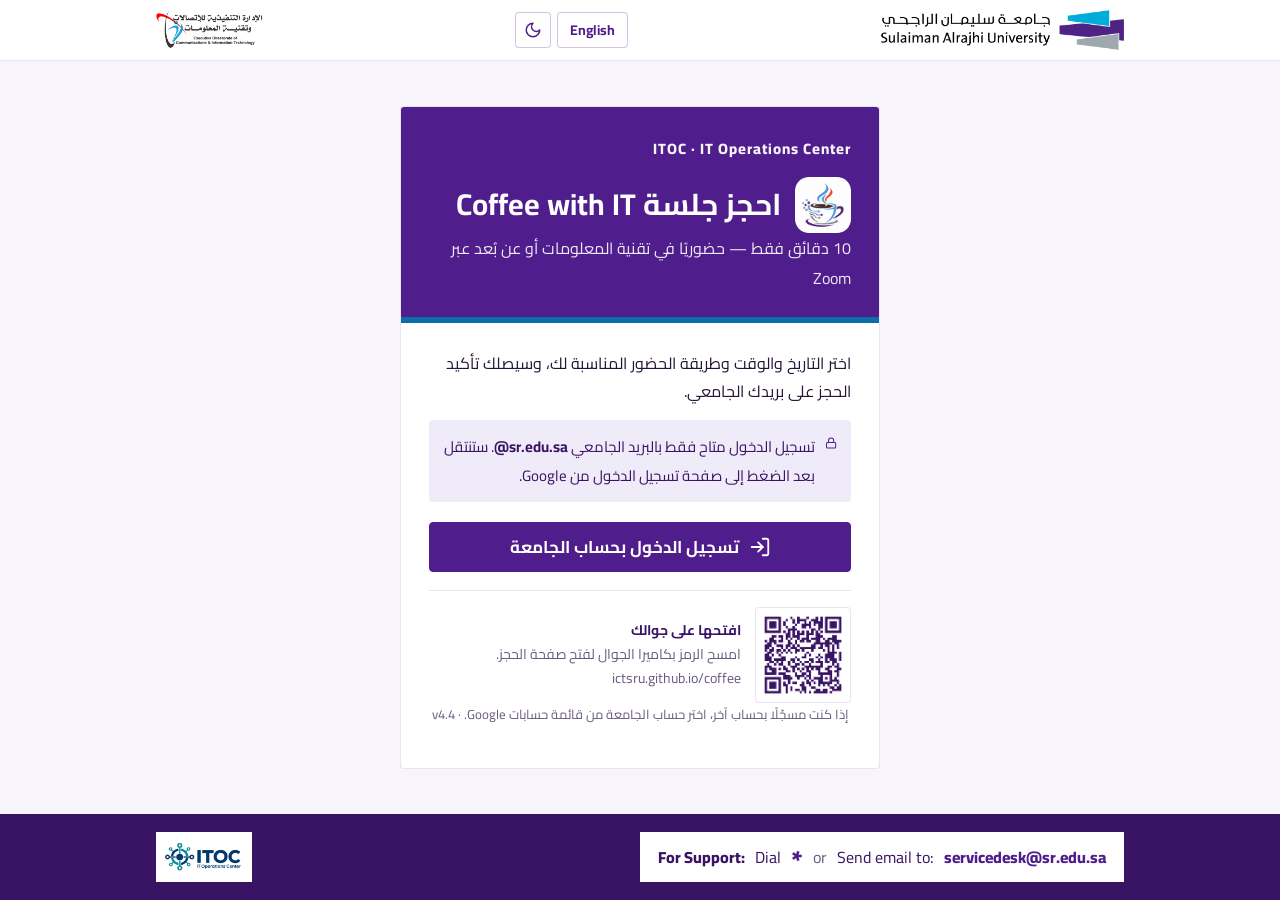
==== commit 85f23d12: "Add files via upload" ====
--- a/index.html
+++ b/index.html
@@ -43,7 +43,7 @@
   });
 
   /* ---------- translation ---------- */
-  var EN = {"جامعة سليمان الراجحي":"Sulaiman Al Rajhi University","الإدارة التنفيذية للاتصالات وتقنية المعلومات":"Executive Directorate of Communications & IT","Coffee with IT — قهوة مع تقنية المعلومات":"Coffee with IT","حدث خطأ غير متوقع.":"An unexpected error occurred.","جارٍ التحميل…":"Loading…","الأحد":"Sunday","الاثنين":"Monday","الثلاثاء":"Tuesday","الأربعاء":"Wednesday","الخميس":"Thursday","الجمعة":"Friday","السبت":"Saturday","يناير":"January","فبراير":"February","مارس":"March","أبريل":"April","مايو":"May","يونيو":"June","يوليو":"July","أغسطس":"August","سبتمبر":"September","أكتوبر":"October","نوفمبر":"November","ديسمبر":"December","احجز جلسة Coffee with IT":"Book a Coffee with IT session","احجز جلسة":"Book a","جلسة قصيرة مع فريق تقنية المعلومات — اختر الموضوع والموعد المناسبين لك":"A short session with the IT team — choose the topic and time that suit you","مدة الجلسة 10 دقائق":"Session length: 10 minutes","دقائق":"minutes","مسجّل الدخول:":"Signed in:","لوحة الإدارة":"Admin dashboard","جارٍ تحميل المواعيد المتاحة…":"Loading available times…","حجوزاتي القائمة":"My upcoming bookings","اختر التاريخ":"Choose a date","لا توجد مواعيد متاحة حاليًا. يرجى المحاولة لاحقًا.":"No times are available right now. Please try again later.","اختر الوقت":"Choose a time","اختر التاريخ أولًا.":"Choose a date first.","طريقة الحضور":"Attendance","حضوري":"In person","في مقر الإدارة التنفيذية للاتصالات وتقنية المعلومات":"At the Executive Directorate of Communications & IT","في مكتبك":"At your office","حضوري — يزورك فريق تقنية المعلومات في مكتبك":"In person — the IT team visits you at your office","عن بُعد عبر":"Remote via","يصلك رابط الاجتماع بالبريد الإلكتروني":"You will receive the meeting link by e-mail","أين مكتبك؟":"Where is your office?","رقم المبنى":"Building no.","رقم المكتب":"Office no.","مثال: 1":"e.g. 1","مثال: 2122":"e.g. 2122","بياناتك":"Your details","موضوع الجلسة":"Session topic","اختر موضوع الجلسة…":"Choose a session topic…","✎ موضوع آخر أو سؤال تود مناقشته…":"✎ Another topic or a question you'd like to discuss…","اكتب الموضوع أو السؤال الذي تود مناقشته":"Write the topic or question you'd like to discuss","مثال: كيف أشارك ملفًا كبيرًا مع جهة خارجية بأمان؟":"e.g. How do I share a large file with an external party securely?","الاسم":"Name","البريد الإلكتروني":"E-mail","تمت تعبئته من حساب الدخول":"Filled in from your sign-in account","الإدارة":"Department","اختر الإدارة…":"Choose the department…","رقم التحويلة":"Extension","ملاحظات إضافية (اختياري)":"Additional notes (optional)","ملخص الحجز":"Booking summary","الموضوع":"Topic","التاريخ":"Date","الوقت":"Time","الحضور":"Attendance","أكمل الحقول المطلوبة (*) لتفعيل زر التأكيد.":"Complete the required fields (*) to enable the confirm button.","تأكيد الحجز":"Confirm booking","جارٍ الحجز…":"Booking…","✓ تم تأكيد الحجز":"✓ Booking confirmed","تم تأكيد حجزك":"Your booking is confirmed","أرسلنا تفاصيل الحجز إلى بريدك الجامعي":"We have sent the booking details to your university e-mail","، مع دعوة في التقويم":", with a calendar invitation","العودة إلى المواعيد":"Back to available times","رقم الحجز":"Booking no.","مكتمل":"Full","محجوز":"Booked","إلغاء":"Cancel","تم إلغاء الحجز.":"Booking cancelled.","حضوري — في مكتبك":"In person — at your office","عن بُعد (Zoom)":"Remote (Zoom)","يرجى اختيار موضوع الجلسة.":"Please choose a session topic.","يرجى كتابة الموضوع أو السؤال الذي تود مناقشته.":"Please write the topic or question you'd like to discuss.","يرجى إدخال رقم المبنى.":"Please enter the building number.","يرجى إدخال رقم المكتب.":"Please enter the office number.","يرجى إدخال الاسم.":"Please enter your name.","يرجى إدخال بريد إلكتروني صحيح.":"Please enter a valid e-mail address.","يرجى اختيار الإدارة.":"Please choose your department.","الإدارة التنفيذية للاتصالات وتقنية المعلومات — [المبنى / الغرفة]":"Executive Directorate of Communications & IT — [Building / Room]","حماية بيانات الاجتماعات عند استخدام Read AI":"Protecting meeting data when using Read AI","إعدادات مشاركة تقارير Read AI":"Read AI report-sharing settings","الاستخدام الآمن لأدوات الذكاء الاصطناعي":"Safe use of AI tools","لديك حجز قائم بالفعل. يمكنك إلغاؤه من «حجوزاتي» ثم الحجز من جديد.":"You already have an upcoming booking. Cancel it under “My bookings” to book again.","هذا الموعد غير متاح.":"This time is not available.","انتهى هذا الموعد، يرجى اختيار موعد آخر.":"This time has passed — please choose another.","عذرًا، تم حجز هذا الموعد للتو. يرجى اختيار موعد آخر.":"Sorry, this time was just booked. Please choose another.","بيانات الحجز غير مكتملة.":"The booking details are incomplete.","الموضوع المختار لم يعد متاحًا — حدّث الصفحة واختر موضوعًا من القائمة.":"The selected topic is no longer available — refresh the page and choose a topic from the list.","اكتب الموضوع أو السؤال الذي تود مناقشته.":"Write the topic or question you'd like to discuss.","أدخل رقم المبنى ورقم المكتب للجلسة الحضورية في مكتبك.":"Enter the building and office number for a session at your office.","لم يتم العثور على الحجز.":"Booking not found.","لم يتم العثور على الحجز. تأكد من فتح الرابط من رسالة التقييم.":"Booking not found. Make sure you opened the link from the rating e-mail.","رابط التقييم خاص بصاحب الحجز. سجّل الدخول بالحساب الذي حجزت به.":"This rating link belongs to the person who booked. Sign in with the account you booked with.","رابط التقييم خاص بصاحب الحجز.":"This rating link belongs to the person who booked.","هذا الحجز ملغى، لا يمكن تقييمه.":"This booking was cancelled and cannot be rated.","يرجى اختيار التقييم من 1 إلى 5.":"Please select a rating from 1 to 5.","يمكنك تقييم الجلسة بعد انتهائها.":"You can rate the session after it ends.","الدخول متاح فقط بالبريد الجامعي @sr.edu.sa":"Sign-in is available only with a university @sr.edu.sa account","هذه الصفحة متاحة لمسؤولي النظام فقط.":"This page is available to system administrators only.","تقييم جلسة Coffee with IT":"Rate your Coffee with IT session","قيّم جلسة":"Rate your","رأيك يساعدنا على تطوير جلساتنا":"Your feedback helps us improve our sessions","الجلسة":"Session","ما مدى رضاك العام عن الجلسة؟":"Overall, how satisfied were you with the session?","ما مقترحاتك لتحسين جلسات Coffee with IT؟":"What would you suggest to improve Coffee with IT sessions?","اختياري":"Optional","إرسال التقييم":"Submit rating","جارٍ الإرسال…":"Sending…","شكرًا لتقييمك":"Thank you for your feedback","يمكنك تعديل تقييمك في أي وقت من نفس الرابط.":"You can change your rating at any time from the same link.","تعديل التقييم":"Edit rating","سبق أن قيّمت هذه الجلسة — يمكنك تعديل تقييمك.":"You have already rated this session — you can update your answer.","يرجى اختيار التقييم من 1 إلى 5":"Please select a rating from 1 to 5","غير راضٍ إطلاقًا":"Very dissatisfied","غير راضٍ":"Dissatisfied","محايد":"Neutral","راضٍ":"Satisfied","راضٍ جدًا":"Very satisfied","احجز جلسة Coffee with IT — تسجيل الدخول":"Book a Coffee with IT session — Sign in","10 دقائق فقط — حضوريًا في تقنية المعلومات أو عن بُعد عبر":"Just 10 minutes — in person at IT or remotely via","اختر التاريخ والوقت وطريقة الحضور المناسبة لك، وسيصلك تأكيد الحجز على بريدك الجامعي.":"Choose the date, time and attendance mode that suit you, and you will receive a confirmation at your university e-mail.","تسجيل الدخول متاح فقط بالبريد الجامعي":"Sign-in is available only with your university e-mail",". ستنتقل بعد الضغط إلى صفحة تسجيل الدخول من Google.":". You will be taken to Google's sign-in page.","تسجيل الدخول بحساب الجامعة":"Sign in with your university account","رمز QR لصفحة الحجز ictsru.github.io/coffee":"QR code for the booking page ictsru.github.io/coffee","افتحها على جوالك":"Open it on your phone","امسح الرمز بكاميرا الجوال لفتح صفحة الحجز.":"Scan the code with your phone camera to open the booking page.","إذا كنت مسجّلًا بحساب آخر، اختر حساب الجامعة من قائمة حسابات Google. ·":"If you are signed in with another account, choose your university account from Google's account list. ·","لوحة إدارة حجوزات Coffee with IT":"Coffee with IT bookings dashboard","لوحة إدارة حجوزات":"Bookings dashboard —","· آخر تحديث:":"· Updated:","↻ تحديث":"↻ Refresh","فتح Google Sheet":"Open Google Sheet","صفحة الحجز":"Booking page","جارٍ تحميل البيانات…":"Loading data…","المؤشرات":"Indicators","الفلاتر":"Filters","تصفية الحجوزات وإعداد التقرير":"Filter bookings and build the report","من تاريخ":"From date","إلى تاريخ":"To date","الحالة":"Status","الكل":"All","مؤكد":"Confirmed","ملغى":"Cancelled","حضوري (مقر تقنية المعلومات)":"In person (IT office)","حضوري — في مكتب الموظف":"In person — at the employee's office","الحضور الفعلي":"Actual attendance","حضر":"Attended","لم يحضر":"No-show","غير مسجّل":"Not recorded","كل الإدارات":"All departments","كل المواضيع":"All topics","مقدم الجلسة":"Presenter","كل المقدمين":"All presenters","غير محدد":"Not set","بحث (الاسم، البريد، رقم الحجز، المقدم، الملاحظات)":"Search (name, e-mail, booking no., presenter, notes)","ابحث…":"Search…","فترة سريعة:":"Quick range:","اليوم":"Today","القادمة":"Upcoming","هذا الأسبوع":"This week","هذا الشهر":"This month","مسح الفلاتر":"Clear filters","⬇ تصدير Excel (CSV)":"⬇ Export Excel (CSV)","🖨 طباعة التقرير / PDF":"🖨 Print report / PDF","مقدمو الجلسات":"Presenters","(حسب الفلاتر المحددة — تُحتسب الجلسات المؤكدة المسند لها مقدم، ولا يُحتسب «لم يحضر»)":"(by the selected filters — confirmed sessions with a presenter; no-shows excluded)","عدد الجلسات":"Sessions","إجمالي الدقائق":"Total minutes","متوسط المدة":"Avg. duration","متوسط التقييم":"Avg. rating","إجمالي الدقائق لكل مقدم":"Total minutes per presenter","تقييم الجلسات":"Session ratings","(حسب الفلاتر المحددة)":"(by the selected filters)","توزيع التقييمات":"Rating distribution","متوسط التقييم حسب الموضوع":"Average rating by topic","آخر المقترحات والتعليقات":"Latest suggestions and comments","✉ إرسال الشكر والتقييم للجلسات المنتهية":"✉ Send thank-you & rating to ended sessions","إرسال نسخة تجريبية إليّ":"Send me a test copy","تفعيل الإرسال التلقائي":"Turn on automatic sending","مواضيع الجلسات":"Session topics","(تظهر المواضيع المفعّلة في القائمة المنسدلة بصفحة الحجز)":"(active topics appear in the booking page drop-down)","موضوع جديد:":"New topic:","مثال: الاستخدام الآمن لأدوات الذكاء الاصطناعي":"e.g. الاستخدام الآمن لأدوات الذكاء الاصطناعي","+ إضافة الموضوع":"+ Add topic","قائمة مقدمي الجلسات":"Presenter list","(تظهر الأسماء المفعّلة في القائمة المنسدلة عند تسجيل تفاصيل الجلسة)":"(active names appear in the drop-down when recording session details)","إضافة:":"Add:","اكتب الاسم":"Type the name","+ إضافة":"+ Add","صلاحيات لوحة الإدارة":"Admin dashboard access","صلاحيات الدخول على لوحة الإدارة":"Admin dashboard access","إدارة الصلاحيات متاحة لمالك النظام فقط — القائمة للعرض.":"Only the system owner can manage access — this list is read-only.","منح صلاحية:":"Grant access:","+ منح الصلاحية":"+ Grant access","مالك النظام لديه الصلاحية دائمًا ولا يمكن إيقافه. أي حساب آخر يُمنح أو يُوقف من هنا مباشرة دون تعديل الكود.":"The system owner always has access and cannot be suspended. Any other account is granted or suspended here — no code changes needed.","الحجوزات حسب الموضوع":"Bookings by topic","الحجوزات حسب الإدارة":"Bookings by department","الحجوزات حسب اليوم":"Bookings by day","سجل الحجوزات":"Bookings log","الموعد":"Slot","الموظف":"Employee","مقدم الجلسة / المدة":"Presenter / duration","الملاحظات":"Notes","التقييم":"Rating","إجراء":"Action","لا توجد حجوزات مطابقة للفلاتر.":"No bookings match the filters.","تفاصيل الجلسة":"Session details","الوقت المستغرق (بالدقائق)":"Actual duration (minutes)","مثال: 10":"e.g. 10","مدة الجلسة المخططة:":"Planned session length:","دقائق. اتركه فارغًا إن لم تُعقد الجلسة.":"minutes. Leave empty if the session did not take place.","ملاحظات على الجلسة":"Session notes","ما الذي نوقش، أسئلة الموظف، إجراءات متابعة…":"What was discussed, the employee's questions, follow-up actions…","حفظ":"Save","حجوزات مؤكدة":"Confirmed bookings","جلسات قادمة":"Upcoming sessions","حضوري / عن بُعد":"In person / remote","نسبة الحضور الفعلي":"Attendance rate","إجمالي دقائق الجلسات":"Total session minutes","حجوزات ملغاة":"Cancelled bookings","مرات الدخول للصفحة":"Page sign-ins","إجمالي":"Total","لا توجد بيانات.":"No data.","منتهٍ":"Ended","في المكتب":"At office","موضوع مقترح":"Suggested topic","المدة غير مسجّلة":"Duration not recorded","بانتظار الرد":"Awaiting reply","✎ تسجيل التفاصيل":"✎ Record details","✎ تعديل التفاصيل":"✎ Edit details","↻ إعادة إرسال التقييم":"↻ Resend rating","✉ إرسال الشكر والتقييم":"✉ Send thank-you & rating","الجلسة:":"Session:","الموظف:":"Employee:","عدد التقييمات":"Ratings","نسبة الاستجابة":"Response rate","نسبة الرضا":"Satisfaction","راضٍ أو راضٍ جدًا (4–5)":"Satisfied or very satisfied (4–5)","لا توجد تقييمات بعد.":"No ratings yet.","لا توجد تعليقات بعد.":"No comments yet.","الإرسال التلقائي مفعّل":"Automatic sending on","الإرسال التلقائي للشكر موقوف من الإعدادات":"Automatic thank-you is off in Settings","الإرسال التلقائي غير مفعّل":"Automatic sending off","عدد مقدمي الجلسات":"Presenters","عدد الجلسات المقدّمة":"Sessions delivered","متوسط مدة الجلسة":"Avg. session length","دقيقة":"minutes","لم تُسند جلسات لمقدمين بعد — استخدم «✎ تسجيل التفاصيل» في سجل الحجوزات.":"No sessions assigned to presenters yet — use “✎ Record details” in the bookings log.","الإجمالي":"Total","لا توجد مدد مسجّلة بعد.":"No durations recorded yet.","لا توجد أسماء بعد — أضف أول مقدم.":"No names yet — add the first presenter.","مفعّل":"Active","موقوف":"Inactive","إيقاف":"Suspend","تفعيل":"Activate","حذف":"Remove","— اختر من فريق ITOC —":"— Choose from the ITOC team —","اسم آخر (خارج الفريق)…":"Another name (outside the team)…","بريد آخر @sr.edu.sa…":"Another @sr.edu.sa e-mail…","تم إيقاف الاسم — لن يظهر في القائمة المنسدلة.":"Name suspended — it will no longer appear in the drop-down.","تم تفعيل الاسم.":"Name activated.","مالك النظام":"System owner","مسموح":"Allowed","تم حذف الصلاحية.":"Access removed.","تم تفعيل صلاحية الدخول.":"Access activated.","تم إيقاف صلاحية الدخول.":"Access suspended.","— اختر مقدم الجلسة —":"— Choose a presenter —","الوقت المستغرق يجب أن يكون رقمًا بين 1 و240 دقيقة.":"The duration must be a number between 1 and 240 minutes.","اختر مقدم الجلسة قبل تسجيل الوقت المستغرق.":"Choose the presenter before recording the duration.","تقرير حجوزات جلسات Coffee with IT":"Coffee with IT bookings report","كل الفترات":"All periods","لا توجد مواضيع بعد — أضف أول موضوع.":"No topics yet — add the first one.","تم إيقاف الموضوع — لن يظهر في صفحة الحجز.":"Topic suspended — it will no longer appear on the booking page.","تم تفعيل الموضوع.":"Topic activated.","تم إلغاء الحجز وإبلاغ الموظف.":"Booking cancelled and the employee notified.","إرسال رسالة الشكر والتقييم لكل جلسة منتهية لم تُرسل لها بعد (يُستثنى من سُجّل «لم يحضر»)؟":"Send the thank-you & rating e-mail to every ended session that has not received it (no-shows excluded)?","لا توجد جلسات منتهية بانتظار رسالة الشكر.":"No ended sessions are waiting for a thank-you e-mail.","تم تفعيل الإرسال التلقائي كل ساعة: التذكير قبل الجلسة، والشكر والتقييم بعدها.":"Hourly automatic sending is on: reminders before sessions, thank-you & rating after them.","تمت إضافة الموضوع وأصبح متاحًا في صفحة الحجز.":"Topic added and now available on the booking page.","أدخل بريدًا جامعيًا صحيحًا @sr.edu.sa":"Enter a valid university @sr.edu.sa e-mail","موضوع آخر (مقترح من الموظف)":"Other topic (suggested by the employee)","مقترح من الموظف":"Suggested by employee","من القائمة":"From list","تاريخ التسجيل":"Registered at","نوع الموضوع":"Topic type","البريد":"E-mail","التحويلة":"Extension","مكان الجلسة (المكتب)":"Location (office)","الوقت المستغرق (دقيقة)":"Duration (min)","ملاحظات الجلسة":"Session notes","ملاحظات الموظف":"Employee notes","التقييم (1-5)":"Rating (1-5)","تعليق التقييم":"Rating comment","إرسال الشكر":"Thank-you sent","الاسم الإنجليزي":"English name","✎ الاسم الإنجليزي":"✎ English name","الاسم بالإنجليزية (اختياري)":"English name (optional)","الاسم الإنجليزي للموضوع (يظهر في صفحة الحجز والبريد باللغة الإنجليزية):":"English name of the topic (shown on the English booking page and in English e-mails):","تم حفظ الاسم الإنجليزي.":"English name saved.","هذا الموضوع موجود بالفعل.":"This topic already exists.","اكتب اسم الموضوع.":"Type the topic name.","الموضوع غير موجود.":"Topic not found.","هذا الاسم موجود في القائمة بالفعل.":"This name is already in the list.","اختر أو اكتب اسم مقدم الجلسة.":"Choose or type the presenter's name.","اختر مقدم الجلسة من القائمة.":"Choose the presenter from the list.","الاسم غير موجود.":"Name not found.","هذا الحساب لديه صلاحية الدخول بالفعل.":"This account already has access.","هذا الحساب مالك النظام ولديه الصلاحية دائمًا.":"This account is the system owner and always has access.","لا يمكن تعديل صلاحية مالك النظام.":"The system owner's access cannot be changed.","لا يمكن حذف مالك النظام.":"The system owner cannot be removed.","الحساب غير موجود في قائمة الصلاحيات.":"The account is not in the access list.","البريد يجب أن يكون بالنطاق @sr.edu.sa":"The e-mail must be on the @sr.edu.sa domain","الحجز غير موجود أو ملغى مسبقًا.":"The booking does not exist or was already cancelled.","الحجز غير موجود أو ملغى.":"The booking does not exist or is cancelled.","لم تنتهِ الجلسة بعد.":"The session has not ended yet.","قيمة غير صالحة.":"Invalid value.","الوقت المستغرق يجب أن يكون بين 1 و240 دقيقة.":"The duration must be between 1 and 240 minutes.","الوضع الداكن":"Dark mode","الوضع الفاتح":"Light mode","التبديل إلى الإنجليزية":"Switch to English","جلساتي":"My sessions","جلساتي — Coffee with IT":"My sessions — Coffee with IT","مقدم جلسات":"Presenter ·","جارٍ تحميل جلساتك…":"Loading your sessions…","تصفية الجلسات":"Filter sessions","بانتظار التسجيل":"Awaiting details","المنتهية":"Past","قادمة":"Upcoming","مسجّلة":"Recorded","ابحث بالاسم أو الموضوع…":"Search by name or topic…","بحث":"Search","لا توجد جلسات مسندة إليك بعد — يُسند مسؤول النظام الجلسات إلى المقدمين من لوحة الإدارة.":"No sessions are assigned to you yet — an administrator assigns sessions to presenters from the admin dashboard.","لا توجد جلسات مطابقة.":"No matching sessions.","المكان":"Location","تحويلة":"Ext.","في مكتب الموظف":"At employee's office","تقييم الموظف:":"Employee rating:","لم يقيّم الموظف الجلسة بعد.":"The employee has not rated the session yet.","يظهر التقييم بعد انتهاء الجلسة.":"The rating appears after the session ends.","المدة المخططة:":"Planned:","يمكنك تسجيل مدة الجلسة بعد بدايتها.":"You can record the duration once the session has started.","جلسات قدّمتها":"Sessions delivered","متوسط تقييمي":"My average rating","بانتظار تسجيل المدة":"Awaiting duration","سجّل الوقت المستغرق بعد الجلسة":"Record the actual time after each session","جارٍ الحفظ…":"Saving…","✓ تم الحفظ — يظهر في لوحة الإدارة":"✓ Saved — now visible in the admin dashboard","✓ سجّلها المقدم":"✓ Recorded by presenter","هذه الجلسة غير مسندة إليك.":"This session is not assigned to you.","صفحة «جلساتي» متاحة لمقدمي الجلسات المسجّلين في القائمة فقط.":"«My sessions» is available to listed presenters only.","إرسال بريد المقدم التجريبي إليّ":"Send me a test presenter e-mail","✉ أُبلغ المقدم":"✉ Presenter notified","بريد المقدم بعد كل جلسة: مفعّل":"Presenter e-mail after each session: on","بريد المقدم موقوف من الإعدادات (PresenterMail)":"Presenter e-mail is off in Settings (PresenterMail)","بريد المقدم يتطلب تفعيل الإرسال التلقائي":"Presenter e-mail needs automatic sending turned on","تعديل الحجز":"Edit booking","✎ تعديل الحجز":"✎ Edit booking","بيانات الموظف":"Employee details","بيانات الجلسة":"Session details","متابعة الجلسة":"Session follow-up","لغة الرسائل":"E-mail language","العربية":"Arabic","English":"English","اكتب الموضوع":"Type the topic","✎ موضوع آخر (اكتبه)…":"✎ Another topic (type it)…","إرسال بريد للموظف بالبيانات المحدّثة":"E-mail the employee the updated details","سجل التعديلات":"Edit history","حفظ التعديلات":"Save changes","لم تتغير أي بيانات.":"Nothing changed.","اكتب اسم الموظف.":"Type the employee's name.","اختر الإدارة.":"Choose the department.","اختر موضوع الجلسة أو اكتبه.":"Choose or type the session topic.","أدخل تاريخًا ووقتًا صحيحين.":"Enter a valid date and time.","أدخل رقم المبنى ورقم المكتب للجلسة في مكتب الموظف.":"Enter the building and office number for a session at the employee's office.","هذا الموعد محجوز لحجز آخر — اختر وقتًا مختلفًا.":"This slot is taken by another booking — choose a different time.","أُرسل بريد للموظف بالبيانات المحدّثة.":"The employee was e-mailed the updated details.","اللغة":"Language","مكان المكتب":"Office location","الوقت المستغرق":"Duration","لم تُسند جلسات لمقدمين بعد — استخدم «✎ تعديل الحجز» في سجل الحجوزات.":"No sessions assigned to presenters yet — use “✎ Edit booking” in the bookings log."};
+  var EN = {"جامعة سليمان الراجحي":"Sulaiman Al Rajhi University","الإدارة التنفيذية للاتصالات وتقنية المعلومات":"Executive Directorate of Communications & IT","Coffee with IT — قهوة مع تقنية المعلومات":"Coffee with IT","حدث خطأ غير متوقع.":"An unexpected error occurred.","جارٍ التحميل…":"Loading…","الأحد":"Sunday","الاثنين":"Monday","الثلاثاء":"Tuesday","الأربعاء":"Wednesday","الخميس":"Thursday","الجمعة":"Friday","السبت":"Saturday","يناير":"January","فبراير":"February","مارس":"March","أبريل":"April","مايو":"May","يونيو":"June","يوليو":"July","أغسطس":"August","سبتمبر":"September","أكتوبر":"October","نوفمبر":"November","ديسمبر":"December","احجز جلسة Coffee with IT":"Book a Coffee with IT session","احجز جلسة":"Book a","جلسة قصيرة مع فريق تقنية المعلومات — اختر الموضوع والموعد المناسبين لك":"A short session with the IT team — choose the topic and time that suit you","مدة الجلسة 10 دقائق":"Session length: 10 minutes","دقائق":"minutes","مسجّل الدخول:":"Signed in:","لوحة الإدارة":"Admin dashboard","جارٍ تحميل المواعيد المتاحة…":"Loading available times…","حجوزاتي القائمة":"My upcoming bookings","اختر التاريخ":"Choose a date","لا توجد مواعيد متاحة حاليًا. يرجى المحاولة لاحقًا.":"No times are available right now. Please try again later.","اختر الوقت":"Choose a time","اختر التاريخ أولًا.":"Choose a date first.","طريقة الحضور":"Attendance","حضوري":"In person","في مقر الإدارة التنفيذية للاتصالات وتقنية المعلومات":"At the Executive Directorate of Communications & IT","في مكتبك":"At your office","حضوري — يزورك فريق تقنية المعلومات في مكتبك":"In person — the IT team visits you at your office","عن بُعد عبر":"Remote via","يصلك رابط الاجتماع بالبريد الإلكتروني":"You will receive the meeting link by e-mail","أين مكتبك؟":"Where is your office?","رقم المبنى":"Building no.","رقم المكتب":"Office no.","مثال: 1":"e.g. 1","مثال: 2122":"e.g. 2122","بياناتك":"Your details","موضوع الجلسة":"Session topic","اختر موضوع الجلسة…":"Choose a session topic…","✎ موضوع آخر أو سؤال تود مناقشته…":"✎ Another topic or a question you'd like to discuss…","اكتب الموضوع أو السؤال الذي تود مناقشته":"Write the topic or question you'd like to discuss","مثال: كيف أشارك ملفًا كبيرًا مع جهة خارجية بأمان؟":"e.g. How do I share a large file with an external party securely?","الاسم":"Name","البريد الإلكتروني":"E-mail","تمت تعبئته من حساب الدخول":"Filled in from your sign-in account","الإدارة":"Department","اختر الإدارة…":"Choose the department…","رقم التحويلة":"Extension","ملاحظات إضافية (اختياري)":"Additional notes (optional)","ملخص الحجز":"Booking summary","الموضوع":"Topic","التاريخ":"Date","الوقت":"Time","الحضور":"Attendance","أكمل الحقول المطلوبة (*) لتفعيل زر التأكيد.":"Complete the required fields (*) to enable the confirm button.","تأكيد الحجز":"Booking confirmation","جارٍ الحجز…":"Booking…","✓ تم تأكيد الحجز":"✓ Booking confirmed","تم تأكيد حجزك":"Your booking is confirmed","أرسلنا تفاصيل الحجز إلى بريدك الجامعي":"We have sent the booking details to your university e-mail","، مع دعوة في التقويم":", with a calendar invitation","العودة إلى المواعيد":"Back to available times","رقم الحجز":"Booking no.","مكتمل":"Full","محجوز":"Booked","إلغاء":"Cancel","تم إلغاء الحجز.":"Booking cancelled.","حضوري — في مكتبك":"In person — at your office","عن بُعد (Zoom)":"Remote (Zoom)","يرجى اختيار موضوع الجلسة.":"Please choose a session topic.","يرجى كتابة الموضوع أو السؤال الذي تود مناقشته.":"Please write the topic or question you'd like to discuss.","يرجى إدخال رقم المبنى.":"Please enter the building number.","يرجى إدخال رقم المكتب.":"Please enter the office number.","يرجى إدخال الاسم.":"Please enter your name.","يرجى إدخال بريد إلكتروني صحيح.":"Please enter a valid e-mail address.","يرجى اختيار الإدارة.":"Please choose your department.","الإدارة التنفيذية للاتصالات وتقنية المعلومات — [المبنى / الغرفة]":"Executive Directorate of Communications & IT — [Building / Room]","حماية بيانات الاجتماعات عند استخدام Read AI":"Protecting meeting data when using Read AI","إعدادات مشاركة تقارير Read AI":"Read AI report-sharing settings","الاستخدام الآمن لأدوات الذكاء الاصطناعي":"Safe use of AI tools","لديك حجز قائم بالفعل. يمكنك إلغاؤه من «حجوزاتي» ثم الحجز من جديد.":"You already have an upcoming booking. Cancel it under “My bookings” to book again.","هذا الموعد غير متاح.":"This time is not available.","انتهى هذا الموعد، يرجى اختيار موعد آخر.":"This time has passed — please choose another.","عذرًا، تم حجز هذا الموعد للتو. يرجى اختيار موعد آخر.":"Sorry, this time was just booked. Please choose another.","بيانات الحجز غير مكتملة.":"The booking details are incomplete.","الموضوع المختار لم يعد متاحًا — حدّث الصفحة واختر موضوعًا من القائمة.":"The selected topic is no longer available — refresh the page and choose a topic from the list.","اكتب الموضوع أو السؤال الذي تود مناقشته.":"Write the topic or question you'd like to discuss.","أدخل رقم المبنى ورقم المكتب للجلسة الحضورية في مكتبك.":"Enter the building and office number for a session at your office.","لم يتم العثور على الحجز.":"Booking not found.","لم يتم العثور على الحجز. تأكد من فتح الرابط من رسالة التقييم.":"Booking not found. Make sure you opened the link from the rating e-mail.","رابط التقييم خاص بصاحب الحجز. سجّل الدخول بالحساب الذي حجزت به.":"This rating link belongs to the person who booked. Sign in with the account you booked with.","رابط التقييم خاص بصاحب الحجز.":"This rating link belongs to the person who booked.","هذا الحجز ملغى، لا يمكن تقييمه.":"This booking was cancelled and cannot be rated.","يرجى اختيار التقييم من 1 إلى 5.":"Please select a rating from 1 to 5.","يمكنك تقييم الجلسة بعد انتهائها.":"You can rate the session after it ends.","الدخول متاح فقط بالبريد الجامعي @sr.edu.sa":"Sign-in is available only with a university @sr.edu.sa account","هذه الصفحة متاحة لمسؤولي النظام فقط.":"This page is available to system administrators only.","تقييم جلسة Coffee with IT":"Rate your Coffee with IT session","قيّم جلسة":"Rate your","رأيك يساعدنا على تطوير جلساتنا":"Your feedback helps us improve our sessions","الجلسة":"Session","ما مدى رضاك العام عن الجلسة؟":"Overall, how satisfied were you with the session?","ما مقترحاتك لتحسين جلسات Coffee with IT؟":"What would you suggest to improve Coffee with IT sessions?","اختياري":"Optional","إرسال التقييم":"Submit rating","جارٍ الإرسال…":"Sending…","شكرًا لتقييمك":"Thank you for your feedback","يمكنك تعديل تقييمك في أي وقت من نفس الرابط.":"You can change your rating at any time from the same link.","تعديل التقييم":"Edit rating","سبق أن قيّمت هذه الجلسة — يمكنك تعديل تقييمك.":"You have already rated this session — you can update your answer.","يرجى اختيار التقييم من 1 إلى 5":"Please select a rating from 1 to 5","غير راضٍ إطلاقًا":"Very dissatisfied","غير راضٍ":"Dissatisfied","محايد":"Neutral","راضٍ":"Satisfied","راضٍ جدًا":"Very satisfied","احجز جلسة Coffee with IT — تسجيل الدخول":"Book a Coffee with IT session — Sign in","10 دقائق فقط — حضوريًا في تقنية المعلومات أو عن بُعد عبر":"Just 10 minutes — in person at IT or remotely via","اختر التاريخ والوقت وطريقة الحضور المناسبة لك، وسيصلك تأكيد الحجز على بريدك الجامعي.":"Choose the date, time and attendance mode that suit you, and you will receive a confirmation at your university e-mail.","تسجيل الدخول متاح فقط بالبريد الجامعي":"Sign-in is available only with your university e-mail",". ستنتقل بعد الضغط إلى صفحة تسجيل الدخول من Google.":". You will be taken to Google's sign-in page.","تسجيل الدخول بحساب الجامعة":"Sign in with your university account","رمز QR لصفحة الحجز ictsru.github.io/coffee":"QR code for the booking page ictsru.github.io/coffee","افتحها على جوالك":"Open it on your phone","امسح الرمز بكاميرا الجوال لفتح صفحة الحجز.":"Scan the code with your phone camera to open the booking page.","إذا كنت مسجّلًا بحساب آخر، اختر حساب الجامعة من قائمة حسابات Google. ·":"If you are signed in with another account, choose your university account from Google's account list. ·","لوحة إدارة حجوزات Coffee with IT":"Coffee with IT bookings dashboard","لوحة إدارة حجوزات":"Bookings dashboard —","· آخر تحديث:":"· Updated:","↻ تحديث":"↻ Refresh","فتح Google Sheet":"Open Google Sheet","صفحة الحجز":"Booking page","جارٍ تحميل البيانات…":"Loading data…","المؤشرات":"Indicators","الفلاتر":"Filters","تصفية الحجوزات وإعداد التقرير":"Filter bookings and build the report","من تاريخ":"From date","إلى تاريخ":"To date","الحالة":"Status","الكل":"All","مؤكد":"Confirmed","ملغى":"Cancelled","حضوري (مقر تقنية المعلومات)":"In person (IT office)","حضوري — في مكتب الموظف":"In person — at the employee's office","الحضور الفعلي":"Actual attendance","حضر":"Attended","لم يحضر":"No-show","غير مسجّل":"Not recorded","كل الإدارات":"All departments","كل المواضيع":"All topics","مقدم الجلسة":"Presenter","كل المقدمين":"All presenters","غير محدد":"Not set","بحث (الاسم، البريد، رقم الحجز، المقدم، الملاحظات)":"Search (name, e-mail, booking no., presenter, notes)","ابحث…":"Search…","فترة سريعة:":"Quick range:","اليوم":"Today","القادمة":"Upcoming","هذا الأسبوع":"This week","هذا الشهر":"This month","مسح الفلاتر":"Clear filters","⬇ تصدير Excel (CSV)":"⬇ Export Excel (CSV)","🖨 طباعة التقرير / PDF":"🖨 Print report / PDF","مقدمو الجلسات":"Presenters","(حسب الفلاتر المحددة — تُحتسب الجلسات المؤكدة المسند لها مقدم، ولا يُحتسب «لم يحضر»)":"(by the selected filters — confirmed sessions with a presenter; no-shows excluded)","عدد الجلسات":"Sessions","إجمالي الدقائق":"Total minutes","متوسط المدة":"Avg. duration","متوسط التقييم":"Avg. rating","إجمالي الدقائق لكل مقدم":"Total minutes per presenter","تقييم الجلسات":"Session ratings","(حسب الفلاتر المحددة)":"(by the selected filters)","توزيع التقييمات":"Rating distribution","متوسط التقييم حسب الموضوع":"Average rating by topic","آخر المقترحات والتعليقات":"Latest suggestions and comments","✉ إرسال الشكر والتقييم للجلسات المنتهية":"✉ Send thank-you & rating to ended sessions","إرسال نسخة تجريبية إليّ":"Send me a test copy","تفعيل الإرسال التلقائي":"Turn on automatic sending","مواضيع الجلسات":"Session topics","(تظهر المواضيع المفعّلة في القائمة المنسدلة بصفحة الحجز)":"(active topics appear in the booking page drop-down)","موضوع جديد:":"New topic:","مثال: الاستخدام الآمن لأدوات الذكاء الاصطناعي":"e.g. الاستخدام الآمن لأدوات الذكاء الاصطناعي","+ إضافة الموضوع":"+ Add topic","قائمة مقدمي الجلسات":"Presenter list","(تظهر الأسماء المفعّلة في القائمة المنسدلة عند تسجيل تفاصيل الجلسة)":"(active names appear in the drop-down when recording session details)","إضافة:":"Add:","اكتب الاسم":"Type the name","+ إضافة":"+ Add","صلاحيات لوحة الإدارة":"Admin dashboard access","صلاحيات الدخول على لوحة الإدارة":"Admin dashboard access","إدارة الصلاحيات متاحة لمالك النظام فقط — القائمة للعرض.":"Only the system owner can manage access — this list is read-only.","منح صلاحية:":"Grant access:","+ منح الصلاحية":"+ Grant access","مالك النظام لديه الصلاحية دائمًا ولا يمكن إيقافه. أي حساب آخر يُمنح أو يُوقف من هنا مباشرة دون تعديل الكود.":"The system owner always has access and cannot be suspended. Any other account is granted or suspended here — no code changes needed.","الحجوزات حسب الموضوع":"Bookings by topic","الحجوزات حسب الإدارة":"Bookings by department","الحجوزات حسب اليوم":"Bookings by day","سجل الحجوزات":"Bookings log","الموعد":"Slot","الموظف":"Employee","مقدم الجلسة / المدة":"Presenter / duration","الملاحظات":"Notes","التقييم":"Rating","إجراء":"Action","لا توجد حجوزات مطابقة للفلاتر.":"No bookings match the filters.","تفاصيل الجلسة":"Session details","الوقت المستغرق (بالدقائق)":"Actual duration (minutes)","مثال: 10":"e.g. 10","مدة الجلسة المخططة:":"Planned session length:","دقائق. اتركه فارغًا إن لم تُعقد الجلسة.":"minutes. Leave empty if the session did not take place.","ملاحظات على الجلسة":"Session notes","ما الذي نوقش، أسئلة الموظف، إجراءات متابعة…":"What was discussed, the employee's questions, follow-up actions…","حفظ":"Save","حجوزات مؤكدة":"Confirmed bookings","جلسات قادمة":"Upcoming sessions","حضوري / عن بُعد":"In person / remote","نسبة الحضور الفعلي":"Attendance rate","إجمالي دقائق الجلسات":"Total session minutes","حجوزات ملغاة":"Cancelled bookings","مرات الدخول للصفحة":"Page sign-ins","إجمالي":"Total","لا توجد بيانات.":"No data.","منتهٍ":"Ended","في المكتب":"At office","موضوع مقترح":"Suggested topic","المدة غير مسجّلة":"Duration not recorded","بانتظار الرد":"Awaiting reply","✎ تسجيل التفاصيل":"✎ Record details","✎ تعديل التفاصيل":"✎ Edit details","↻ إعادة إرسال التقييم":"↻ Resend rating","✉ إرسال الشكر والتقييم":"✉ Send thank-you & rating","الجلسة:":"Session:","الموظف:":"Employee:","عدد التقييمات":"Ratings","نسبة الاستجابة":"Response rate","نسبة الرضا":"Satisfaction","راضٍ أو راضٍ جدًا (4–5)":"Satisfied or very satisfied (4–5)","لا توجد تقييمات بعد.":"No ratings yet.","لا توجد تعليقات بعد.":"No comments yet.","الإرسال التلقائي مفعّل":"Automatic sending on","الإرسال التلقائي للشكر موقوف من الإعدادات":"Automatic thank-you is off in Settings","الإرسال التلقائي غير مفعّل":"Automatic sending off","عدد مقدمي الجلسات":"Presenters","عدد الجلسات المقدّمة":"Sessions delivered","متوسط مدة الجلسة":"Avg. session length","دقيقة":"minutes","لم تُسند جلسات لمقدمين بعد — استخدم «✎ تسجيل التفاصيل» في سجل الحجوزات.":"No sessions assigned to presenters yet — use “✎ Record details” in the bookings log.","الإجمالي":"Total","لا توجد مدد مسجّلة بعد.":"No durations recorded yet.","لا توجد أسماء بعد — أضف أول مقدم.":"No names yet — add the first presenter.","مفعّل":"Active","موقوف":"Inactive","إيقاف":"Suspend","تفعيل":"Activate","حذف":"Remove","— اختر من فريق ITOC —":"— Choose from the ITOC team —","اسم آخر (خارج الفريق)…":"Another name (outside the team)…","بريد آخر @sr.edu.sa…":"Another @sr.edu.sa e-mail…","تم إيقاف الاسم — لن يظهر في القائمة المنسدلة.":"Name suspended — it will no longer appear in the drop-down.","تم تفعيل الاسم.":"Name activated.","مالك النظام":"System owner","مسموح":"Allowed","تم حذف الصلاحية.":"Access removed.","تم تفعيل صلاحية الدخول.":"Access activated.","تم إيقاف صلاحية الدخول.":"Access suspended.","— اختر مقدم الجلسة —":"— Choose a presenter —","الوقت المستغرق يجب أن يكون رقمًا بين 1 و240 دقيقة.":"The duration must be a number between 1 and 240 minutes.","اختر مقدم الجلسة قبل تسجيل الوقت المستغرق.":"Choose the presenter before recording the duration.","تقرير حجوزات جلسات Coffee with IT":"Coffee with IT bookings report","كل الفترات":"All periods","لا توجد مواضيع بعد — أضف أول موضوع.":"No topics yet — add the first one.","تم إيقاف الموضوع — لن يظهر في صفحة الحجز.":"Topic suspended — it will no longer appear on the booking page.","تم تفعيل الموضوع.":"Topic activated.","تم إلغاء الحجز وإبلاغ الموظف.":"Booking cancelled and the employee notified.","إرسال رسالة الشكر والتقييم لكل جلسة منتهية لم تُرسل لها بعد (يُستثنى من سُجّل «لم يحضر»)؟":"Send the thank-you & rating e-mail to every ended session that has not received it (no-shows excluded)?","لا توجد جلسات منتهية بانتظار رسالة الشكر.":"No ended sessions are waiting for a thank-you e-mail.","تم تفعيل الإرسال التلقائي كل ساعة: التذكير قبل الجلسة، والشكر والتقييم بعدها.":"Hourly automatic sending is on: reminders before sessions, thank-you & rating after them.","تمت إضافة الموضوع وأصبح متاحًا في صفحة الحجز.":"Topic added and now available on the booking page.","أدخل بريدًا جامعيًا صحيحًا @sr.edu.sa":"Enter a valid university @sr.edu.sa e-mail","موضوع آخر (مقترح من الموظف)":"Other topic (suggested by the employee)","مقترح من الموظف":"Suggested by employee","من القائمة":"From list","تاريخ التسجيل":"Registered at","نوع الموضوع":"Topic type","البريد":"E-mail","التحويلة":"Extension","مكان الجلسة (المكتب)":"Location (office)","الوقت المستغرق (دقيقة)":"Duration (min)","ملاحظات الجلسة":"Session notes","ملاحظات الموظف":"Employee notes","التقييم (1-5)":"Rating (1-5)","تعليق التقييم":"Rating comment","إرسال الشكر":"Thank-you sent","الاسم الإنجليزي":"English name","✎ الاسم الإنجليزي":"✎ English name","الاسم بالإنجليزية (اختياري)":"English name (optional)","الاسم الإنجليزي للموضوع (يظهر في صفحة الحجز والبريد باللغة الإنجليزية):":"English name of the topic (shown on the English booking page and in English e-mails):","تم حفظ الاسم الإنجليزي.":"English name saved.","هذا الموضوع موجود بالفعل.":"This topic already exists.","اكتب اسم الموضوع.":"Type the topic name.","الموضوع غير موجود.":"Topic not found.","هذا الاسم موجود في القائمة بالفعل.":"This name is already in the list.","اختر أو اكتب اسم مقدم الجلسة.":"Choose or type the presenter's name.","اختر مقدم الجلسة من القائمة.":"Choose the presenter from the list.","الاسم غير موجود.":"Name not found.","هذا الحساب لديه صلاحية الدخول بالفعل.":"This account already has access.","هذا الحساب مالك النظام ولديه الصلاحية دائمًا.":"This account is the system owner and always has access.","لا يمكن تعديل صلاحية مالك النظام.":"The system owner's access cannot be changed.","لا يمكن حذف مالك النظام.":"The system owner cannot be removed.","الحساب غير موجود في قائمة الصلاحيات.":"The account is not in the access list.","البريد يجب أن يكون بالنطاق @sr.edu.sa":"The e-mail must be on the @sr.edu.sa domain","الحجز غير موجود أو ملغى مسبقًا.":"The booking does not exist or was already cancelled.","الحجز غير موجود أو ملغى.":"The booking does not exist or is cancelled.","لم تنتهِ الجلسة بعد.":"The session has not ended yet.","قيمة غير صالحة.":"Invalid value.","الوقت المستغرق يجب أن يكون بين 1 و240 دقيقة.":"The duration must be between 1 and 240 minutes.","الوضع الداكن":"Dark mode","الوضع الفاتح":"Light mode","التبديل إلى الإنجليزية":"Switch to English","جلساتي":"My sessions","جلساتي — Coffee with IT":"My sessions — Coffee with IT","مقدم جلسات":"Presenter ·","جارٍ تحميل جلساتك…":"Loading your sessions…","تصفية الجلسات":"Filter sessions","بانتظار التسجيل":"Awaiting details","المنتهية":"Past","قادمة":"Upcoming","مسجّلة":"Recorded","ابحث بالاسم أو الموضوع…":"Search by name or topic…","بحث":"Search","لا توجد جلسات مسندة إليك بعد — يُسند مسؤول النظام الجلسات إلى المقدمين من لوحة الإدارة.":"No sessions are assigned to you yet — an administrator assigns sessions to presenters from the admin dashboard.","لا توجد جلسات مطابقة.":"No matching sessions.","المكان":"Location","تحويلة":"Ext.","في مكتب الموظف":"At employee's office","تقييم الموظف:":"Employee rating:","لم يقيّم الموظف الجلسة بعد.":"The employee has not rated the session yet.","يظهر التقييم بعد انتهاء الجلسة.":"The rating appears after the session ends.","المدة المخططة:":"Planned:","يمكنك تسجيل مدة الجلسة بعد بدايتها.":"You can record the duration once the session has started.","جلسات قدّمتها":"Sessions delivered","متوسط تقييمي":"My average rating","بانتظار تسجيل المدة":"Awaiting duration","سجّل الوقت المستغرق بعد الجلسة":"Record the actual time after each session","جارٍ الحفظ…":"Saving…","✓ تم الحفظ — يظهر في لوحة الإدارة":"✓ Saved — now visible in the admin dashboard","✓ سجّلها المقدم":"✓ Recorded by presenter","هذه الجلسة غير مسندة إليك.":"This session is not assigned to you.","صفحة «جلساتي» متاحة لمقدمي الجلسات المسجّلين في القائمة فقط.":"«My sessions» is available to listed presenters only.","إرسال بريد المقدم التجريبي إليّ":"Send me a test presenter e-mail","✉ أُبلغ المقدم":"✉ Presenter notified","بريد المقدم بعد كل جلسة: مفعّل":"Presenter e-mail after each session: on","بريد المقدم موقوف من الإعدادات (PresenterMail)":"Presenter e-mail is off in Settings (PresenterMail)","بريد المقدم يتطلب تفعيل الإرسال التلقائي":"Presenter e-mail needs automatic sending turned on","تعديل الحجز":"Edit booking","✎ تعديل الحجز":"✎ Edit booking","بيانات الموظف":"Employee details","بيانات الجلسة":"Session details","متابعة الجلسة":"Session follow-up","لغة الرسائل":"E-mail language","العربية":"Arabic","English":"English","اكتب الموضوع":"Type the topic","✎ موضوع آخر (اكتبه)…":"✎ Another topic (type it)…","إرسال بريد للموظف بالبيانات المحدّثة":"E-mail the employee the updated details","سجل التعديلات":"Edit history","حفظ التعديلات":"Save changes","لم تتغير أي بيانات.":"Nothing changed.","اكتب اسم الموظف.":"Type the employee's name.","اختر الإدارة.":"Choose the department.","اختر موضوع الجلسة أو اكتبه.":"Choose or type the session topic.","أدخل تاريخًا ووقتًا صحيحين.":"Enter a valid date and time.","أدخل رقم المبنى ورقم المكتب للجلسة في مكتب الموظف.":"Enter the building and office number for a session at the employee's office.","هذا الموعد محجوز لحجز آخر — اختر وقتًا مختلفًا.":"This slot is taken by another booking — choose a different time.","أُرسل بريد للموظف بالبيانات المحدّثة.":"The employee was e-mailed the updated details.","اللغة":"Language","مكان المكتب":"Office location","الوقت المستغرق":"Duration","لم تُسند جلسات لمقدمين بعد — استخدم «✎ تعديل الحجز» في سجل الحجوزات.":"No sessions assigned to presenters yet — use “✎ Edit booking” in the bookings log.","✉ معاينة الرسائل":"✉ Preview e-mails","معاينة رسائل البريد":"E-mail preview","كما تصل إلى صندوق البريد — ببيانات تجريبية":"As delivered to the inbox — with sample data","الرسالة":"Message","تحديث الحجز":"Booking update","إلغاء الحجز":"Booking cancellation","التذكير قبل الجلسة":"Reminder before the session","الشكر والتقييم":"Thank-you & rating","بريد مقدم الجلسة":"Presenter e-mail","العرض":"View","سطح المكتب":"Desktop","الجوال":"Phone","جارٍ تجهيز المعاينة…":"Preparing the preview…","معاينة الرسالة":"Message preview","✉ إرسال هذه الرسالة إليّ":"✉ Send this e-mail to me","إغلاق":"Close","من":"From","إلى":"To","الرد إلى":"Reply-to","نسخة مخفية":"BCC","الموظف صاحب الحجز":"The employee who booked","بريد المقدم يُرسل بالعربية دائمًا.":"The presenter e-mail is always sent in Arabic."};
   var AR = /[\u0600-\u06FF]/;
   var DAYS = ['الأحد', 'الاثنين', 'الثلاثاء', 'الأربعاء', 'الخميس', 'الجمعة', 'السبت'];
   var MONTHS = ['يناير', 'فبراير', 'مارس', 'أبريل', 'مايو', 'يونيو', 'يوليو', 'أغسطس', 'سبتمبر', 'أكتوبر', 'نوفمبر', 'ديسمبر'];
@@ -100,6 +100,7 @@
     [/^(.+) · (\S+) · (CWI-\S+) · ملغى$/, function (m) { return dates(m[1]) + ' · ' + m[2] + ' · ' + m[3] + ' · cancelled'; }],
     [/^تم حفظ تعديلات حجز (.+?)(?: \((.+)\))?\.( أُرسل بريد للموظف بالبيانات المحدّثة\.)?$/, function (m) {
       return 'Changes saved for ' + m[1] + (m[2] ? ' (' + m[2].split('، ').map(function (x) { return EN[x] || x; }).join(', ') + ')' : '') + '.' + (m[3] ? ' The employee was e-mailed the updated details.' : ''); }],
+    [/^أُرسلت المعاينة إلى (\S+)(?: من (\S+))?\.$/, function (m) { return 'Preview sent to ' + m[1] + (m[2] ? ' from ' + m[2] : '') + '.'; }],
     [/^أُرسل في (.+)$/, function (m) { return 'Sent on ' + m[1]; }],
     [/^أُرسل بريد المقدم التجريبي إلى (.+)\.$/, function (m) { return 'Test presenter e-mail sent to ' + m[1] + '.'; }],
     [/^أُرسلت في (.+)$/, function (m) { return 'Sent on ' + m[1]; }],
@@ -340,7 +341,7 @@
         تسجيل الدخول بحساب الجامعة
       </a>
       <div class="qrbox"><img src="[data-uri]" alt="رمز QR لصفحة الحجز ictsru.github.io/coffee"><p><b>افتحها على جوالك</b><br>امسح الرمز بكاميرا الجوال لفتح صفحة الحجز.<br><span class="en">ictsru.github.io/coffee</span></p></div>
-      <p class="small">إذا كنت مسجّلًا بحساب آخر، اختر حساب الجامعة من قائمة حسابات Google. · <span class="en">v4.2</span></p>
+      <p class="small">إذا كنت مسجّلًا بحساب آخر، اختر حساب الجامعة من قائمة حسابات Google. · <span class="en">v4.4</span></p>
     </div>
   </div>
 </main>
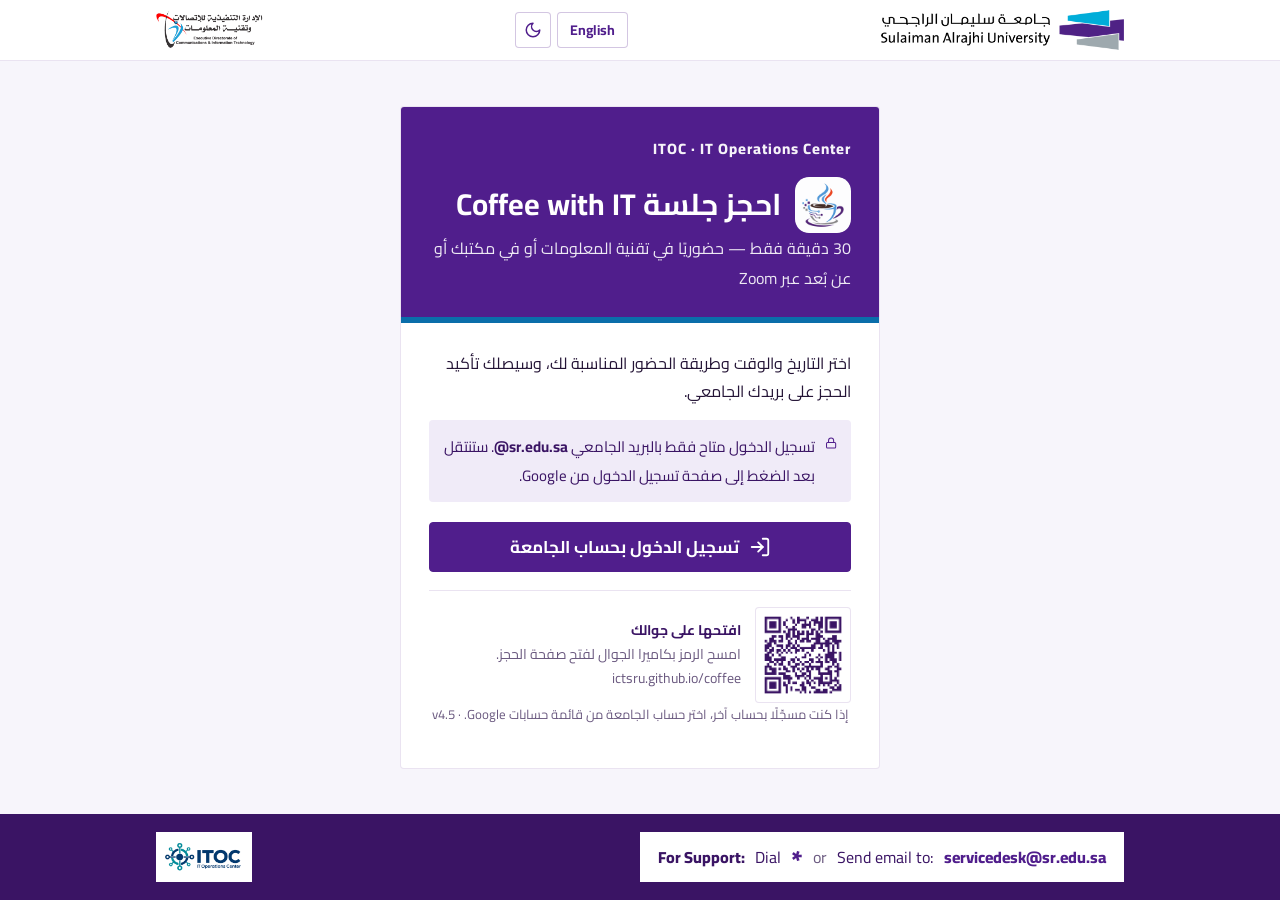
==== commit 5990ae16: "Add files via upload" ====
--- a/index.html
+++ b/index.html
@@ -43,7 +43,7 @@
   });
 
   /* ---------- translation ---------- */
-  var EN = {"جامعة سليمان الراجحي":"Sulaiman Al Rajhi University","الإدارة التنفيذية للاتصالات وتقنية المعلومات":"Executive Directorate of Communications & IT","Coffee with IT — قهوة مع تقنية المعلومات":"Coffee with IT","حدث خطأ غير متوقع.":"An unexpected error occurred.","جارٍ التحميل…":"Loading…","الأحد":"Sunday","الاثنين":"Monday","الثلاثاء":"Tuesday","الأربعاء":"Wednesday","الخميس":"Thursday","الجمعة":"Friday","السبت":"Saturday","يناير":"January","فبراير":"February","مارس":"March","أبريل":"April","مايو":"May","يونيو":"June","يوليو":"July","أغسطس":"August","سبتمبر":"September","أكتوبر":"October","نوفمبر":"November","ديسمبر":"December","احجز جلسة Coffee with IT":"Book a Coffee with IT session","احجز جلسة":"Book a","جلسة قصيرة مع فريق تقنية المعلومات — اختر الموضوع والموعد المناسبين لك":"A short session with the IT team — choose the topic and time that suit you","مدة الجلسة 10 دقائق":"Session length: 10 minutes","دقائق":"minutes","مسجّل الدخول:":"Signed in:","لوحة الإدارة":"Admin dashboard","جارٍ تحميل المواعيد المتاحة…":"Loading available times…","حجوزاتي القائمة":"My upcoming bookings","اختر التاريخ":"Choose a date","لا توجد مواعيد متاحة حاليًا. يرجى المحاولة لاحقًا.":"No times are available right now. Please try again later.","اختر الوقت":"Choose a time","اختر التاريخ أولًا.":"Choose a date first.","طريقة الحضور":"Attendance","حضوري":"In person","في مقر الإدارة التنفيذية للاتصالات وتقنية المعلومات":"At the Executive Directorate of Communications & IT","في مكتبك":"At your office","حضوري — يزورك فريق تقنية المعلومات في مكتبك":"In person — the IT team visits you at your office","عن بُعد عبر":"Remote via","يصلك رابط الاجتماع بالبريد الإلكتروني":"You will receive the meeting link by e-mail","أين مكتبك؟":"Where is your office?","رقم المبنى":"Building no.","رقم المكتب":"Office no.","مثال: 1":"e.g. 1","مثال: 2122":"e.g. 2122","بياناتك":"Your details","موضوع الجلسة":"Session topic","اختر موضوع الجلسة…":"Choose a session topic…","✎ موضوع آخر أو سؤال تود مناقشته…":"✎ Another topic or a question you'd like to discuss…","اكتب الموضوع أو السؤال الذي تود مناقشته":"Write the topic or question you'd like to discuss","مثال: كيف أشارك ملفًا كبيرًا مع جهة خارجية بأمان؟":"e.g. How do I share a large file with an external party securely?","الاسم":"Name","البريد الإلكتروني":"E-mail","تمت تعبئته من حساب الدخول":"Filled in from your sign-in account","الإدارة":"Department","اختر الإدارة…":"Choose the department…","رقم التحويلة":"Extension","ملاحظات إضافية (اختياري)":"Additional notes (optional)","ملخص الحجز":"Booking summary","الموضوع":"Topic","التاريخ":"Date","الوقت":"Time","الحضور":"Attendance","أكمل الحقول المطلوبة (*) لتفعيل زر التأكيد.":"Complete the required fields (*) to enable the confirm button.","تأكيد الحجز":"Booking confirmation","جارٍ الحجز…":"Booking…","✓ تم تأكيد الحجز":"✓ Booking confirmed","تم تأكيد حجزك":"Your booking is confirmed","أرسلنا تفاصيل الحجز إلى بريدك الجامعي":"We have sent the booking details to your university e-mail","، مع دعوة في التقويم":", with a calendar invitation","العودة إلى المواعيد":"Back to available times","رقم الحجز":"Booking no.","مكتمل":"Full","محجوز":"Booked","إلغاء":"Cancel","تم إلغاء الحجز.":"Booking cancelled.","حضوري — في مكتبك":"In person — at your office","عن بُعد (Zoom)":"Remote (Zoom)","يرجى اختيار موضوع الجلسة.":"Please choose a session topic.","يرجى كتابة الموضوع أو السؤال الذي تود مناقشته.":"Please write the topic or question you'd like to discuss.","يرجى إدخال رقم المبنى.":"Please enter the building number.","يرجى إدخال رقم المكتب.":"Please enter the office number.","يرجى إدخال الاسم.":"Please enter your name.","يرجى إدخال بريد إلكتروني صحيح.":"Please enter a valid e-mail address.","يرجى اختيار الإدارة.":"Please choose your department.","الإدارة التنفيذية للاتصالات وتقنية المعلومات — [المبنى / الغرفة]":"Executive Directorate of Communications & IT — [Building / Room]","حماية بيانات الاجتماعات عند استخدام Read AI":"Protecting meeting data when using Read AI","إعدادات مشاركة تقارير Read AI":"Read AI report-sharing settings","الاستخدام الآمن لأدوات الذكاء الاصطناعي":"Safe use of AI tools","لديك حجز قائم بالفعل. يمكنك إلغاؤه من «حجوزاتي» ثم الحجز من جديد.":"You already have an upcoming booking. Cancel it under “My bookings” to book again.","هذا الموعد غير متاح.":"This time is not available.","انتهى هذا الموعد، يرجى اختيار موعد آخر.":"This time has passed — please choose another.","عذرًا، تم حجز هذا الموعد للتو. يرجى اختيار موعد آخر.":"Sorry, this time was just booked. Please choose another.","بيانات الحجز غير مكتملة.":"The booking details are incomplete.","الموضوع المختار لم يعد متاحًا — حدّث الصفحة واختر موضوعًا من القائمة.":"The selected topic is no longer available — refresh the page and choose a topic from the list.","اكتب الموضوع أو السؤال الذي تود مناقشته.":"Write the topic or question you'd like to discuss.","أدخل رقم المبنى ورقم المكتب للجلسة الحضورية في مكتبك.":"Enter the building and office number for a session at your office.","لم يتم العثور على الحجز.":"Booking not found.","لم يتم العثور على الحجز. تأكد من فتح الرابط من رسالة التقييم.":"Booking not found. Make sure you opened the link from the rating e-mail.","رابط التقييم خاص بصاحب الحجز. سجّل الدخول بالحساب الذي حجزت به.":"This rating link belongs to the person who booked. Sign in with the account you booked with.","رابط التقييم خاص بصاحب الحجز.":"This rating link belongs to the person who booked.","هذا الحجز ملغى، لا يمكن تقييمه.":"This booking was cancelled and cannot be rated.","يرجى اختيار التقييم من 1 إلى 5.":"Please select a rating from 1 to 5.","يمكنك تقييم الجلسة بعد انتهائها.":"You can rate the session after it ends.","الدخول متاح فقط بالبريد الجامعي @sr.edu.sa":"Sign-in is available only with a university @sr.edu.sa account","هذه الصفحة متاحة لمسؤولي النظام فقط.":"This page is available to system administrators only.","تقييم جلسة Coffee with IT":"Rate your Coffee with IT session","قيّم جلسة":"Rate your","رأيك يساعدنا على تطوير جلساتنا":"Your feedback helps us improve our sessions","الجلسة":"Session","ما مدى رضاك العام عن الجلسة؟":"Overall, how satisfied were you with the session?","ما مقترحاتك لتحسين جلسات Coffee with IT؟":"What would you suggest to improve Coffee with IT sessions?","اختياري":"Optional","إرسال التقييم":"Submit rating","جارٍ الإرسال…":"Sending…","شكرًا لتقييمك":"Thank you for your feedback","يمكنك تعديل تقييمك في أي وقت من نفس الرابط.":"You can change your rating at any time from the same link.","تعديل التقييم":"Edit rating","سبق أن قيّمت هذه الجلسة — يمكنك تعديل تقييمك.":"You have already rated this session — you can update your answer.","يرجى اختيار التقييم من 1 إلى 5":"Please select a rating from 1 to 5","غير راضٍ إطلاقًا":"Very dissatisfied","غير راضٍ":"Dissatisfied","محايد":"Neutral","راضٍ":"Satisfied","راضٍ جدًا":"Very satisfied","احجز جلسة Coffee with IT — تسجيل الدخول":"Book a Coffee with IT session — Sign in","10 دقائق فقط — حضوريًا في تقنية المعلومات أو عن بُعد عبر":"Just 10 minutes — in person at IT or remotely via","اختر التاريخ والوقت وطريقة الحضور المناسبة لك، وسيصلك تأكيد الحجز على بريدك الجامعي.":"Choose the date, time and attendance mode that suit you, and you will receive a confirmation at your university e-mail.","تسجيل الدخول متاح فقط بالبريد الجامعي":"Sign-in is available only with your university e-mail",". ستنتقل بعد الضغط إلى صفحة تسجيل الدخول من Google.":". You will be taken to Google's sign-in page.","تسجيل الدخول بحساب الجامعة":"Sign in with your university account","رمز QR لصفحة الحجز ictsru.github.io/coffee":"QR code for the booking page ictsru.github.io/coffee","افتحها على جوالك":"Open it on your phone","امسح الرمز بكاميرا الجوال لفتح صفحة الحجز.":"Scan the code with your phone camera to open the booking page.","إذا كنت مسجّلًا بحساب آخر، اختر حساب الجامعة من قائمة حسابات Google. ·":"If you are signed in with another account, choose your university account from Google's account list. ·","لوحة إدارة حجوزات Coffee with IT":"Coffee with IT bookings dashboard","لوحة إدارة حجوزات":"Bookings dashboard —","· آخر تحديث:":"· Updated:","↻ تحديث":"↻ Refresh","فتح Google Sheet":"Open Google Sheet","صفحة الحجز":"Booking page","جارٍ تحميل البيانات…":"Loading data…","المؤشرات":"Indicators","الفلاتر":"Filters","تصفية الحجوزات وإعداد التقرير":"Filter bookings and build the report","من تاريخ":"From date","إلى تاريخ":"To date","الحالة":"Status","الكل":"All","مؤكد":"Confirmed","ملغى":"Cancelled","حضوري (مقر تقنية المعلومات)":"In person (IT office)","حضوري — في مكتب الموظف":"In person — at the employee's office","الحضور الفعلي":"Actual attendance","حضر":"Attended","لم يحضر":"No-show","غير مسجّل":"Not recorded","كل الإدارات":"All departments","كل المواضيع":"All topics","مقدم الجلسة":"Presenter","كل المقدمين":"All presenters","غير محدد":"Not set","بحث (الاسم، البريد، رقم الحجز، المقدم، الملاحظات)":"Search (name, e-mail, booking no., presenter, notes)","ابحث…":"Search…","فترة سريعة:":"Quick range:","اليوم":"Today","القادمة":"Upcoming","هذا الأسبوع":"This week","هذا الشهر":"This month","مسح الفلاتر":"Clear filters","⬇ تصدير Excel (CSV)":"⬇ Export Excel (CSV)","🖨 طباعة التقرير / PDF":"🖨 Print report / PDF","مقدمو الجلسات":"Presenters","(حسب الفلاتر المحددة — تُحتسب الجلسات المؤكدة المسند لها مقدم، ولا يُحتسب «لم يحضر»)":"(by the selected filters — confirmed sessions with a presenter; no-shows excluded)","عدد الجلسات":"Sessions","إجمالي الدقائق":"Total minutes","متوسط المدة":"Avg. duration","متوسط التقييم":"Avg. rating","إجمالي الدقائق لكل مقدم":"Total minutes per presenter","تقييم الجلسات":"Session ratings","(حسب الفلاتر المحددة)":"(by the selected filters)","توزيع التقييمات":"Rating distribution","متوسط التقييم حسب الموضوع":"Average rating by topic","آخر المقترحات والتعليقات":"Latest suggestions and comments","✉ إرسال الشكر والتقييم للجلسات المنتهية":"✉ Send thank-you & rating to ended sessions","إرسال نسخة تجريبية إليّ":"Send me a test copy","تفعيل الإرسال التلقائي":"Turn on automatic sending","مواضيع الجلسات":"Session topics","(تظهر المواضيع المفعّلة في القائمة المنسدلة بصفحة الحجز)":"(active topics appear in the booking page drop-down)","موضوع جديد:":"New topic:","مثال: الاستخدام الآمن لأدوات الذكاء الاصطناعي":"e.g. الاستخدام الآمن لأدوات الذكاء الاصطناعي","+ إضافة الموضوع":"+ Add topic","قائمة مقدمي الجلسات":"Presenter list","(تظهر الأسماء المفعّلة في القائمة المنسدلة عند تسجيل تفاصيل الجلسة)":"(active names appear in the drop-down when recording session details)","إضافة:":"Add:","اكتب الاسم":"Type the name","+ إضافة":"+ Add","صلاحيات لوحة الإدارة":"Admin dashboard access","صلاحيات الدخول على لوحة الإدارة":"Admin dashboard access","إدارة الصلاحيات متاحة لمالك النظام فقط — القائمة للعرض.":"Only the system owner can manage access — this list is read-only.","منح صلاحية:":"Grant access:","+ منح الصلاحية":"+ Grant access","مالك النظام لديه الصلاحية دائمًا ولا يمكن إيقافه. أي حساب آخر يُمنح أو يُوقف من هنا مباشرة دون تعديل الكود.":"The system owner always has access and cannot be suspended. Any other account is granted or suspended here — no code changes needed.","الحجوزات حسب الموضوع":"Bookings by topic","الحجوزات حسب الإدارة":"Bookings by department","الحجوزات حسب اليوم":"Bookings by day","سجل الحجوزات":"Bookings log","الموعد":"Slot","الموظف":"Employee","مقدم الجلسة / المدة":"Presenter / duration","الملاحظات":"Notes","التقييم":"Rating","إجراء":"Action","لا توجد حجوزات مطابقة للفلاتر.":"No bookings match the filters.","تفاصيل الجلسة":"Session details","الوقت المستغرق (بالدقائق)":"Actual duration (minutes)","مثال: 10":"e.g. 10","مدة الجلسة المخططة:":"Planned session length:","دقائق. اتركه فارغًا إن لم تُعقد الجلسة.":"minutes. Leave empty if the session did not take place.","ملاحظات على الجلسة":"Session notes","ما الذي نوقش، أسئلة الموظف، إجراءات متابعة…":"What was discussed, the employee's questions, follow-up actions…","حفظ":"Save","حجوزات مؤكدة":"Confirmed bookings","جلسات قادمة":"Upcoming sessions","حضوري / عن بُعد":"In person / remote","نسبة الحضور الفعلي":"Attendance rate","إجمالي دقائق الجلسات":"Total session minutes","حجوزات ملغاة":"Cancelled bookings","مرات الدخول للصفحة":"Page sign-ins","إجمالي":"Total","لا توجد بيانات.":"No data.","منتهٍ":"Ended","في المكتب":"At office","موضوع مقترح":"Suggested topic","المدة غير مسجّلة":"Duration not recorded","بانتظار الرد":"Awaiting reply","✎ تسجيل التفاصيل":"✎ Record details","✎ تعديل التفاصيل":"✎ Edit details","↻ إعادة إرسال التقييم":"↻ Resend rating","✉ إرسال الشكر والتقييم":"✉ Send thank-you & rating","الجلسة:":"Session:","الموظف:":"Employee:","عدد التقييمات":"Ratings","نسبة الاستجابة":"Response rate","نسبة الرضا":"Satisfaction","راضٍ أو راضٍ جدًا (4–5)":"Satisfied or very satisfied (4–5)","لا توجد تقييمات بعد.":"No ratings yet.","لا توجد تعليقات بعد.":"No comments yet.","الإرسال التلقائي مفعّل":"Automatic sending on","الإرسال التلقائي للشكر موقوف من الإعدادات":"Automatic thank-you is off in Settings","الإرسال التلقائي غير مفعّل":"Automatic sending off","عدد مقدمي الجلسات":"Presenters","عدد الجلسات المقدّمة":"Sessions delivered","متوسط مدة الجلسة":"Avg. session length","دقيقة":"minutes","لم تُسند جلسات لمقدمين بعد — استخدم «✎ تسجيل التفاصيل» في سجل الحجوزات.":"No sessions assigned to presenters yet — use “✎ Record details” in the bookings log.","الإجمالي":"Total","لا توجد مدد مسجّلة بعد.":"No durations recorded yet.","لا توجد أسماء بعد — أضف أول مقدم.":"No names yet — add the first presenter.","مفعّل":"Active","موقوف":"Inactive","إيقاف":"Suspend","تفعيل":"Activate","حذف":"Remove","— اختر من فريق ITOC —":"— Choose from the ITOC team —","اسم آخر (خارج الفريق)…":"Another name (outside the team)…","بريد آخر @sr.edu.sa…":"Another @sr.edu.sa e-mail…","تم إيقاف الاسم — لن يظهر في القائمة المنسدلة.":"Name suspended — it will no longer appear in the drop-down.","تم تفعيل الاسم.":"Name activated.","مالك النظام":"System owner","مسموح":"Allowed","تم حذف الصلاحية.":"Access removed.","تم تفعيل صلاحية الدخول.":"Access activated.","تم إيقاف صلاحية الدخول.":"Access suspended.","— اختر مقدم الجلسة —":"— Choose a presenter —","الوقت المستغرق يجب أن يكون رقمًا بين 1 و240 دقيقة.":"The duration must be a number between 1 and 240 minutes.","اختر مقدم الجلسة قبل تسجيل الوقت المستغرق.":"Choose the presenter before recording the duration.","تقرير حجوزات جلسات Coffee with IT":"Coffee with IT bookings report","كل الفترات":"All periods","لا توجد مواضيع بعد — أضف أول موضوع.":"No topics yet — add the first one.","تم إيقاف الموضوع — لن يظهر في صفحة الحجز.":"Topic suspended — it will no longer appear on the booking page.","تم تفعيل الموضوع.":"Topic activated.","تم إلغاء الحجز وإبلاغ الموظف.":"Booking cancelled and the employee notified.","إرسال رسالة الشكر والتقييم لكل جلسة منتهية لم تُرسل لها بعد (يُستثنى من سُجّل «لم يحضر»)؟":"Send the thank-you & rating e-mail to every ended session that has not received it (no-shows excluded)?","لا توجد جلسات منتهية بانتظار رسالة الشكر.":"No ended sessions are waiting for a thank-you e-mail.","تم تفعيل الإرسال التلقائي كل ساعة: التذكير قبل الجلسة، والشكر والتقييم بعدها.":"Hourly automatic sending is on: reminders before sessions, thank-you & rating after them.","تمت إضافة الموضوع وأصبح متاحًا في صفحة الحجز.":"Topic added and now available on the booking page.","أدخل بريدًا جامعيًا صحيحًا @sr.edu.sa":"Enter a valid university @sr.edu.sa e-mail","موضوع آخر (مقترح من الموظف)":"Other topic (suggested by the employee)","مقترح من الموظف":"Suggested by employee","من القائمة":"From list","تاريخ التسجيل":"Registered at","نوع الموضوع":"Topic type","البريد":"E-mail","التحويلة":"Extension","مكان الجلسة (المكتب)":"Location (office)","الوقت المستغرق (دقيقة)":"Duration (min)","ملاحظات الجلسة":"Session notes","ملاحظات الموظف":"Employee notes","التقييم (1-5)":"Rating (1-5)","تعليق التقييم":"Rating comment","إرسال الشكر":"Thank-you sent","الاسم الإنجليزي":"English name","✎ الاسم الإنجليزي":"✎ English name","الاسم بالإنجليزية (اختياري)":"English name (optional)","الاسم الإنجليزي للموضوع (يظهر في صفحة الحجز والبريد باللغة الإنجليزية):":"English name of the topic (shown on the English booking page and in English e-mails):","تم حفظ الاسم الإنجليزي.":"English name saved.","هذا الموضوع موجود بالفعل.":"This topic already exists.","اكتب اسم الموضوع.":"Type the topic name.","الموضوع غير موجود.":"Topic not found.","هذا الاسم موجود في القائمة بالفعل.":"This name is already in the list.","اختر أو اكتب اسم مقدم الجلسة.":"Choose or type the presenter's name.","اختر مقدم الجلسة من القائمة.":"Choose the presenter from the list.","الاسم غير موجود.":"Name not found.","هذا الحساب لديه صلاحية الدخول بالفعل.":"This account already has access.","هذا الحساب مالك النظام ولديه الصلاحية دائمًا.":"This account is the system owner and always has access.","لا يمكن تعديل صلاحية مالك النظام.":"The system owner's access cannot be changed.","لا يمكن حذف مالك النظام.":"The system owner cannot be removed.","الحساب غير موجود في قائمة الصلاحيات.":"The account is not in the access list.","البريد يجب أن يكون بالنطاق @sr.edu.sa":"The e-mail must be on the @sr.edu.sa domain","الحجز غير موجود أو ملغى مسبقًا.":"The booking does not exist or was already cancelled.","الحجز غير موجود أو ملغى.":"The booking does not exist or is cancelled.","لم تنتهِ الجلسة بعد.":"The session has not ended yet.","قيمة غير صالحة.":"Invalid value.","الوقت المستغرق يجب أن يكون بين 1 و240 دقيقة.":"The duration must be between 1 and 240 minutes.","الوضع الداكن":"Dark mode","الوضع الفاتح":"Light mode","التبديل إلى الإنجليزية":"Switch to English","جلساتي":"My sessions","جلساتي — Coffee with IT":"My sessions — Coffee with IT","مقدم جلسات":"Presenter ·","جارٍ تحميل جلساتك…":"Loading your sessions…","تصفية الجلسات":"Filter sessions","بانتظار التسجيل":"Awaiting details","المنتهية":"Past","قادمة":"Upcoming","مسجّلة":"Recorded","ابحث بالاسم أو الموضوع…":"Search by name or topic…","بحث":"Search","لا توجد جلسات مسندة إليك بعد — يُسند مسؤول النظام الجلسات إلى المقدمين من لوحة الإدارة.":"No sessions are assigned to you yet — an administrator assigns sessions to presenters from the admin dashboard.","لا توجد جلسات مطابقة.":"No matching sessions.","المكان":"Location","تحويلة":"Ext.","في مكتب الموظف":"At employee's office","تقييم الموظف:":"Employee rating:","لم يقيّم الموظف الجلسة بعد.":"The employee has not rated the session yet.","يظهر التقييم بعد انتهاء الجلسة.":"The rating appears after the session ends.","المدة المخططة:":"Planned:","يمكنك تسجيل مدة الجلسة بعد بدايتها.":"You can record the duration once the session has started.","جلسات قدّمتها":"Sessions delivered","متوسط تقييمي":"My average rating","بانتظار تسجيل المدة":"Awaiting duration","سجّل الوقت المستغرق بعد الجلسة":"Record the actual time after each session","جارٍ الحفظ…":"Saving…","✓ تم الحفظ — يظهر في لوحة الإدارة":"✓ Saved — now visible in the admin dashboard","✓ سجّلها المقدم":"✓ Recorded by presenter","هذه الجلسة غير مسندة إليك.":"This session is not assigned to you.","صفحة «جلساتي» متاحة لمقدمي الجلسات المسجّلين في القائمة فقط.":"«My sessions» is available to listed presenters only.","إرسال بريد المقدم التجريبي إليّ":"Send me a test presenter e-mail","✉ أُبلغ المقدم":"✉ Presenter notified","بريد المقدم بعد كل جلسة: مفعّل":"Presenter e-mail after each session: on","بريد المقدم موقوف من الإعدادات (PresenterMail)":"Presenter e-mail is off in Settings (PresenterMail)","بريد المقدم يتطلب تفعيل الإرسال التلقائي":"Presenter e-mail needs automatic sending turned on","تعديل الحجز":"Edit booking","✎ تعديل الحجز":"✎ Edit booking","بيانات الموظف":"Employee details","بيانات الجلسة":"Session details","متابعة الجلسة":"Session follow-up","لغة الرسائل":"E-mail language","العربية":"Arabic","English":"English","اكتب الموضوع":"Type the topic","✎ موضوع آخر (اكتبه)…":"✎ Another topic (type it)…","إرسال بريد للموظف بالبيانات المحدّثة":"E-mail the employee the updated details","سجل التعديلات":"Edit history","حفظ التعديلات":"Save changes","لم تتغير أي بيانات.":"Nothing changed.","اكتب اسم الموظف.":"Type the employee's name.","اختر الإدارة.":"Choose the department.","اختر موضوع الجلسة أو اكتبه.":"Choose or type the session topic.","أدخل تاريخًا ووقتًا صحيحين.":"Enter a valid date and time.","أدخل رقم المبنى ورقم المكتب للجلسة في مكتب الموظف.":"Enter the building and office number for a session at the employee's office.","هذا الموعد محجوز لحجز آخر — اختر وقتًا مختلفًا.":"This slot is taken by another booking — choose a different time.","أُرسل بريد للموظف بالبيانات المحدّثة.":"The employee was e-mailed the updated details.","اللغة":"Language","مكان المكتب":"Office location","الوقت المستغرق":"Duration","لم تُسند جلسات لمقدمين بعد — استخدم «✎ تعديل الحجز» في سجل الحجوزات.":"No sessions assigned to presenters yet — use “✎ Edit booking” in the bookings log.","✉ معاينة الرسائل":"✉ Preview e-mails","معاينة رسائل البريد":"E-mail preview","كما تصل إلى صندوق البريد — ببيانات تجريبية":"As delivered to the inbox — with sample data","الرسالة":"Message","تحديث الحجز":"Booking update","إلغاء الحجز":"Booking cancellation","التذكير قبل الجلسة":"Reminder before the session","الشكر والتقييم":"Thank-you & rating","بريد مقدم الجلسة":"Presenter e-mail","العرض":"View","سطح المكتب":"Desktop","الجوال":"Phone","جارٍ تجهيز المعاينة…":"Preparing the preview…","معاينة الرسالة":"Message preview","✉ إرسال هذه الرسالة إليّ":"✉ Send this e-mail to me","إغلاق":"Close","من":"From","إلى":"To","الرد إلى":"Reply-to","نسخة مخفية":"BCC","الموظف صاحب الحجز":"The employee who booked","بريد المقدم يُرسل بالعربية دائمًا.":"The presenter e-mail is always sent in Arabic."};
+  var EN = {"جامعة سليمان الراجحي":"Sulaiman Al Rajhi University","الإدارة التنفيذية للاتصالات وتقنية المعلومات":"Executive Directorate of Communications & IT","Coffee with IT — قهوة مع تقنية المعلومات":"Coffee with IT","حدث خطأ غير متوقع.":"An unexpected error occurred.","جارٍ التحميل…":"Loading…","الأحد":"Sunday","الاثنين":"Monday","الثلاثاء":"Tuesday","الأربعاء":"Wednesday","الخميس":"Thursday","الجمعة":"Friday","السبت":"Saturday","يناير":"January","فبراير":"February","مارس":"March","أبريل":"April","مايو":"May","يونيو":"June","يوليو":"July","أغسطس":"August","سبتمبر":"September","أكتوبر":"October","نوفمبر":"November","ديسمبر":"December","احجز جلسة Coffee with IT":"Book a Coffee with IT session","احجز جلسة":"Book a","جلسة قصيرة مع فريق تقنية المعلومات — اختر الموضوع والموعد المناسبين لك":"A short session with the IT team — choose the topic and time that suit you","مدة الجلسة 10 دقائق":"Session length: 10 minutes","دقائق":"minutes","مسجّل الدخول:":"Signed in:","لوحة الإدارة":"Admin dashboard","جارٍ تحميل المواعيد المتاحة…":"Loading available times…","حجوزاتي القائمة":"My upcoming bookings","اختر التاريخ":"Choose a date","لا توجد مواعيد متاحة حاليًا. يرجى المحاولة لاحقًا.":"No times are available right now. Please try again later.","اختر الوقت":"Choose a time","اختر التاريخ أولًا.":"Choose a date first.","طريقة الحضور":"Attendance","حضوري":"In person","في مقر الإدارة التنفيذية للاتصالات وتقنية المعلومات":"At the Executive Directorate of Communications & IT","في مكتبك":"At your office","حضوري — يزورك فريق تقنية المعلومات في مكتبك":"In person — the IT team visits you at your office","عن بُعد عبر":"Remote via","يصلك رابط الاجتماع بالبريد الإلكتروني":"You will receive the meeting link by e-mail","أين مكتبك؟":"Where is your office?","رقم المبنى":"Building no.","رقم المكتب":"Office no.","مثال: 1":"e.g. 1","مثال: 2122":"e.g. 2122","بياناتك":"Your details","موضوع الجلسة":"Session topic","اختر موضوع الجلسة…":"Choose a session topic…","✎ موضوع آخر أو سؤال تود مناقشته…":"✎ Another topic or a question you'd like to discuss…","اكتب الموضوع أو السؤال الذي تود مناقشته":"Write the topic or question you'd like to discuss","مثال: كيف أشارك ملفًا كبيرًا مع جهة خارجية بأمان؟":"e.g. How do I share a large file with an external party securely?","الاسم":"Name","البريد الإلكتروني":"E-mail","تمت تعبئته من حساب الدخول":"Filled in from your sign-in account","الإدارة":"Department","اختر الإدارة…":"Choose the department…","رقم التحويلة":"Extension","ملاحظات إضافية (اختياري)":"Additional notes (optional)","ملخص الحجز":"Booking summary","الموضوع":"Topic","التاريخ":"Date","الوقت":"Time","الحضور":"Attendance","أكمل الحقول المطلوبة (*) لتفعيل زر التأكيد.":"Complete the required fields (*) to enable the confirm button.","تأكيد الحجز":"Booking confirmation","جارٍ الحجز…":"Booking…","✓ تم تأكيد الحجز":"✓ Booking confirmed","تم تأكيد حجزك":"Your booking is confirmed","أرسلنا تفاصيل الحجز إلى بريدك الجامعي":"We have sent the booking details to your university e-mail","، مع دعوة في التقويم":", with a calendar invitation","العودة إلى المواعيد":"Back to available times","رقم الحجز":"Booking no.","مكتمل":"Full","محجوز":"Booked","إلغاء":"Cancel","تم إلغاء الحجز.":"Booking cancelled.","حضوري — في مكتبك":"In person — at your office","عن بُعد (Zoom)":"Remote (Zoom)","يرجى اختيار موضوع الجلسة.":"Please choose a session topic.","يرجى كتابة الموضوع أو السؤال الذي تود مناقشته.":"Please write the topic or question you'd like to discuss.","يرجى إدخال رقم المبنى.":"Please enter the building number.","يرجى إدخال رقم المكتب.":"Please enter the office number.","يرجى إدخال الاسم.":"Please enter your name.","يرجى إدخال بريد إلكتروني صحيح.":"Please enter a valid e-mail address.","يرجى اختيار الإدارة.":"Please choose your department.","الإدارة التنفيذية للاتصالات وتقنية المعلومات — [المبنى / الغرفة]":"Executive Directorate of Communications & IT — [Building / Room]","حماية بيانات الاجتماعات عند استخدام Read AI":"Protecting meeting data when using Read AI","إعدادات مشاركة تقارير Read AI":"Read AI report-sharing settings","الاستخدام الآمن لأدوات الذكاء الاصطناعي":"Safe use of AI tools","لديك حجز قائم بالفعل. يمكنك إلغاؤه من «حجوزاتي» ثم الحجز من جديد.":"You already have an upcoming booking. Cancel it under “My bookings” to book again.","هذا الموعد غير متاح.":"This time is not available.","انتهى هذا الموعد، يرجى اختيار موعد آخر.":"This time has passed — please choose another.","عذرًا، تم حجز هذا الموعد للتو. يرجى اختيار موعد آخر.":"Sorry, this time was just booked. Please choose another.","بيانات الحجز غير مكتملة.":"The booking details are incomplete.","الموضوع المختار لم يعد متاحًا — حدّث الصفحة واختر موضوعًا من القائمة.":"The selected topic is no longer available — refresh the page and choose a topic from the list.","اكتب الموضوع أو السؤال الذي تود مناقشته.":"Write the topic or question you'd like to discuss.","أدخل رقم المبنى ورقم المكتب للجلسة الحضورية في مكتبك.":"Enter the building and office number for a session at your office.","لم يتم العثور على الحجز.":"Booking not found.","لم يتم العثور على الحجز. تأكد من فتح الرابط من رسالة التقييم.":"Booking not found. Make sure you opened the link from the rating e-mail.","رابط التقييم خاص بصاحب الحجز. سجّل الدخول بالحساب الذي حجزت به.":"This rating link belongs to the person who booked. Sign in with the account you booked with.","رابط التقييم خاص بصاحب الحجز.":"This rating link belongs to the person who booked.","هذا الحجز ملغى، لا يمكن تقييمه.":"This booking was cancelled and cannot be rated.","يرجى اختيار التقييم من 1 إلى 5.":"Please select a rating from 1 to 5.","يمكنك تقييم الجلسة بعد انتهائها.":"You can rate the session after it ends.","الدخول متاح فقط بالبريد الجامعي @sr.edu.sa":"Sign-in is available only with a university @sr.edu.sa account","هذه الصفحة متاحة لمسؤولي النظام فقط.":"This page is available to system administrators only.","تقييم جلسة Coffee with IT":"Rate your Coffee with IT session","قيّم جلسة":"Rate your","رأيك يساعدنا على تطوير جلساتنا":"Your feedback helps us improve our sessions","الجلسة":"Session","ما مدى رضاك العام عن الجلسة؟":"Overall, how satisfied were you with the session?","ما مقترحاتك لتحسين جلسات Coffee with IT؟":"What would you suggest to improve Coffee with IT sessions?","اختياري":"Optional","إرسال التقييم":"Submit rating","جارٍ الإرسال…":"Sending…","شكرًا لتقييمك":"Thank you for your feedback","يمكنك تعديل تقييمك في أي وقت من نفس الرابط.":"You can change your rating at any time from the same link.","تعديل التقييم":"Edit rating","سبق أن قيّمت هذه الجلسة — يمكنك تعديل تقييمك.":"You have already rated this session — you can update your answer.","يرجى اختيار التقييم من 1 إلى 5":"Please select a rating from 1 to 5","غير راضٍ إطلاقًا":"Very dissatisfied","غير راضٍ":"Dissatisfied","محايد":"Neutral","راضٍ":"Satisfied","راضٍ جدًا":"Very satisfied","احجز جلسة Coffee with IT — تسجيل الدخول":"Book a Coffee with IT session — Sign in","10 دقائق فقط — حضوريًا في تقنية المعلومات أو عن بُعد عبر":"Just 10 minutes — in person at IT or remotely via","اختر التاريخ والوقت وطريقة الحضور المناسبة لك، وسيصلك تأكيد الحجز على بريدك الجامعي.":"Choose the date, time and attendance mode that suit you, and you will receive a confirmation at your university e-mail.","تسجيل الدخول متاح فقط بالبريد الجامعي":"Sign-in is available only with your university e-mail",". ستنتقل بعد الضغط إلى صفحة تسجيل الدخول من Google.":". You will be taken to Google's sign-in page.","تسجيل الدخول بحساب الجامعة":"Sign in with your university account","رمز QR لصفحة الحجز ictsru.github.io/coffee":"QR code for the booking page ictsru.github.io/coffee","افتحها على جوالك":"Open it on your phone","امسح الرمز بكاميرا الجوال لفتح صفحة الحجز.":"Scan the code with your phone camera to open the booking page.","إذا كنت مسجّلًا بحساب آخر، اختر حساب الجامعة من قائمة حسابات Google. ·":"If you are signed in with another account, choose your university account from Google's account list. ·","لوحة إدارة حجوزات Coffee with IT":"Coffee with IT bookings dashboard","لوحة إدارة حجوزات":"Bookings dashboard —","· آخر تحديث:":"· Updated:","↻ تحديث":"↻ Refresh","فتح Google Sheet":"Open Google Sheet","صفحة الحجز":"Booking page","جارٍ تحميل البيانات…":"Loading data…","المؤشرات":"Indicators","الفلاتر":"Filters","تصفية الحجوزات وإعداد التقرير":"Filter bookings and build the report","من تاريخ":"From date","إلى تاريخ":"To date","الحالة":"Status","الكل":"All","مؤكد":"Confirmed","ملغى":"Cancelled","حضوري (مقر تقنية المعلومات)":"In person (IT office)","حضوري — في مكتب الموظف":"In person — at the employee's office","الحضور الفعلي":"Actual attendance","حضر":"Attended","لم يحضر":"No-show","غير مسجّل":"Not recorded","كل الإدارات":"All departments","كل المواضيع":"All topics","مقدم الجلسة":"Presenter","كل المقدمين":"All presenters","غير محدد":"Not set","بحث (الاسم، البريد، رقم الحجز، المقدم، الملاحظات)":"Search (name, e-mail, booking no., presenter, notes)","ابحث…":"Search…","فترة سريعة:":"Quick range:","اليوم":"Today","القادمة":"Upcoming","هذا الأسبوع":"This week","هذا الشهر":"This month","مسح الفلاتر":"Clear filters","⬇ تصدير Excel (CSV)":"⬇ Export Excel (CSV)","🖨 طباعة التقرير / PDF":"🖨 Print report / PDF","مقدمو الجلسات":"Presenters","(حسب الفلاتر المحددة — تُحتسب الجلسات المؤكدة المسند لها مقدم، ولا يُحتسب «لم يحضر»)":"(by the selected filters — confirmed sessions with a presenter; no-shows excluded)","عدد الجلسات":"Sessions","إجمالي الدقائق":"Total minutes","متوسط المدة":"Avg. duration","متوسط التقييم":"Avg. rating","إجمالي الدقائق لكل مقدم":"Total minutes per presenter","تقييم الجلسات":"Session ratings","(حسب الفلاتر المحددة)":"(by the selected filters)","توزيع التقييمات":"Rating distribution","متوسط التقييم حسب الموضوع":"Average rating by topic","آخر المقترحات والتعليقات":"Latest suggestions and comments","✉ إرسال الشكر والتقييم للجلسات المنتهية":"✉ Send thank-you & rating to ended sessions","إرسال نسخة تجريبية إليّ":"Send me a test copy","تفعيل الإرسال التلقائي":"Turn on automatic sending","مواضيع الجلسات":"Session topics","(تظهر المواضيع المفعّلة في القائمة المنسدلة بصفحة الحجز)":"(active topics appear in the booking page drop-down)","موضوع جديد:":"New topic:","مثال: الاستخدام الآمن لأدوات الذكاء الاصطناعي":"e.g. الاستخدام الآمن لأدوات الذكاء الاصطناعي","+ إضافة الموضوع":"+ Add topic","قائمة مقدمي الجلسات":"Presenter list","(تظهر الأسماء المفعّلة في القائمة المنسدلة عند تسجيل تفاصيل الجلسة)":"(active names appear in the drop-down when recording session details)","إضافة:":"Add:","اكتب الاسم":"Type the name","+ إضافة":"+ Add","صلاحيات لوحة الإدارة":"Admin dashboard access","صلاحيات الدخول على لوحة الإدارة":"Admin dashboard access","إدارة الصلاحيات متاحة لمالك النظام فقط — القائمة للعرض.":"Only the system owner can manage access — this list is read-only.","منح صلاحية:":"Grant access:","+ منح الصلاحية":"+ Grant access","مالك النظام لديه الصلاحية دائمًا ولا يمكن إيقافه. أي حساب آخر يُمنح أو يُوقف من هنا مباشرة دون تعديل الكود.":"The system owner always has access and cannot be suspended. Any other account is granted or suspended here — no code changes needed.","الحجوزات حسب الموضوع":"Bookings by topic","الحجوزات حسب الإدارة":"Bookings by department","الحجوزات حسب اليوم":"Bookings by day","سجل الحجوزات":"Bookings log","الموعد":"Slot","الموظف":"Employee","مقدم الجلسة / المدة":"Presenter / duration","الملاحظات":"Notes","التقييم":"Rating","إجراء":"Action","لا توجد حجوزات مطابقة للفلاتر.":"No bookings match the filters.","تفاصيل الجلسة":"Session details","الوقت المستغرق (بالدقائق)":"Actual duration (minutes)","مثال: 10":"e.g. 10","مدة الجلسة المخططة:":"Planned session length:","دقائق. اتركه فارغًا إن لم تُعقد الجلسة.":"minutes. Leave empty if the session did not take place.","ملاحظات على الجلسة":"Session notes","ما الذي نوقش، أسئلة الموظف، إجراءات متابعة…":"What was discussed, the employee's questions, follow-up actions…","حفظ":"Save","حجوزات مؤكدة":"Confirmed bookings","جلسات قادمة":"Upcoming sessions","حضوري / عن بُعد":"In person / remote","نسبة الحضور الفعلي":"Attendance rate","إجمالي دقائق الجلسات":"Total session minutes","حجوزات ملغاة":"Cancelled bookings","مرات الدخول للصفحة":"Page sign-ins","إجمالي":"Total","لا توجد بيانات.":"No data.","منتهٍ":"Ended","في المكتب":"At office","موضوع مقترح":"Suggested topic","المدة غير مسجّلة":"Duration not recorded","بانتظار الرد":"Awaiting reply","✎ تسجيل التفاصيل":"✎ Record details","✎ تعديل التفاصيل":"✎ Edit details","↻ إعادة إرسال التقييم":"↻ Resend rating","✉ إرسال الشكر والتقييم":"✉ Send thank-you & rating","الجلسة:":"Session:","الموظف:":"Employee:","عدد التقييمات":"Ratings","نسبة الاستجابة":"Response rate","نسبة الرضا":"Satisfaction","راضٍ أو راضٍ جدًا (4–5)":"Satisfied or very satisfied (4–5)","لا توجد تقييمات بعد.":"No ratings yet.","لا توجد تعليقات بعد.":"No comments yet.","الإرسال التلقائي مفعّل":"Automatic sending on","الإرسال التلقائي للشكر موقوف من الإعدادات":"Automatic thank-you is off in Settings","الإرسال التلقائي غير مفعّل":"Automatic sending off","عدد مقدمي الجلسات":"Presenters","عدد الجلسات المقدّمة":"Sessions delivered","متوسط مدة الجلسة":"Avg. session length","دقيقة":"minutes","لم تُسند جلسات لمقدمين بعد — استخدم «✎ تسجيل التفاصيل» في سجل الحجوزات.":"No sessions assigned to presenters yet — use “✎ Record details” in the bookings log.","الإجمالي":"Total","لا توجد مدد مسجّلة بعد.":"No durations recorded yet.","لا توجد أسماء بعد — أضف أول مقدم.":"No names yet — add the first presenter.","مفعّل":"Active","موقوف":"Inactive","إيقاف":"Suspend","تفعيل":"Activate","حذف":"Remove","— اختر من فريق ITOC —":"— Choose from the ITOC team —","اسم آخر (خارج الفريق)…":"Another name (outside the team)…","بريد آخر @sr.edu.sa…":"Another @sr.edu.sa e-mail…","تم إيقاف الاسم — لن يظهر في القائمة المنسدلة.":"Name suspended — it will no longer appear in the drop-down.","تم تفعيل الاسم.":"Name activated.","مالك النظام":"System owner","مسموح":"Allowed","تم حذف الصلاحية.":"Access removed.","تم تفعيل صلاحية الدخول.":"Access activated.","تم إيقاف صلاحية الدخول.":"Access suspended.","— اختر مقدم الجلسة —":"— Choose a presenter —","الوقت المستغرق يجب أن يكون رقمًا بين 1 و240 دقيقة.":"The duration must be a number between 1 and 240 minutes.","اختر مقدم الجلسة قبل تسجيل الوقت المستغرق.":"Choose the presenter before recording the duration.","تقرير حجوزات جلسات Coffee with IT":"Coffee with IT bookings report","كل الفترات":"All periods","لا توجد مواضيع بعد — أضف أول موضوع.":"No topics yet — add the first one.","تم إيقاف الموضوع — لن يظهر في صفحة الحجز.":"Topic suspended — it will no longer appear on the booking page.","تم تفعيل الموضوع.":"Topic activated.","تم إلغاء الحجز وإبلاغ الموظف.":"Booking cancelled and the employee notified.","إرسال رسالة الشكر والتقييم لكل جلسة منتهية لم تُرسل لها بعد (يُستثنى من سُجّل «لم يحضر»)؟":"Send the thank-you & rating e-mail to every ended session that has not received it (no-shows excluded)?","لا توجد جلسات منتهية بانتظار رسالة الشكر.":"No ended sessions are waiting for a thank-you e-mail.","تم تفعيل الإرسال التلقائي كل ساعة: التذكير قبل الجلسة، والشكر والتقييم بعدها.":"Hourly automatic sending is on: reminders before sessions, thank-you & rating after them.","تمت إضافة الموضوع وأصبح متاحًا في صفحة الحجز.":"Topic added and now available on the booking page.","أدخل بريدًا جامعيًا صحيحًا @sr.edu.sa":"Enter a valid university @sr.edu.sa e-mail","موضوع آخر (مقترح من الموظف)":"Other topic (suggested by the employee)","مقترح من الموظف":"Suggested by employee","من القائمة":"From list","تاريخ التسجيل":"Registered at","نوع الموضوع":"Topic type","البريد":"E-mail","التحويلة":"Extension","مكان الجلسة (المكتب)":"Location (office)","الوقت المستغرق (دقيقة)":"Duration (min)","ملاحظات الجلسة":"Session notes","ملاحظات الموظف":"Employee notes","التقييم (1-5)":"Rating (1-5)","تعليق التقييم":"Rating comment","إرسال الشكر":"Thank-you sent","الاسم الإنجليزي":"English name","✎ الاسم الإنجليزي":"✎ English name","الاسم بالإنجليزية (اختياري)":"English name (optional)","الاسم الإنجليزي للموضوع (يظهر في صفحة الحجز والبريد باللغة الإنجليزية):":"English name of the topic (shown on the English booking page and in English e-mails):","تم حفظ الاسم الإنجليزي.":"English name saved.","هذا الموضوع موجود بالفعل.":"This topic already exists.","اكتب اسم الموضوع.":"Type the topic name.","الموضوع غير موجود.":"Topic not found.","هذا الاسم موجود في القائمة بالفعل.":"This name is already in the list.","اختر أو اكتب اسم مقدم الجلسة.":"Choose or type the presenter's name.","اختر مقدم الجلسة من القائمة.":"Choose the presenter from the list.","الاسم غير موجود.":"Name not found.","هذا الحساب لديه صلاحية الدخول بالفعل.":"This account already has access.","هذا الحساب مالك النظام ولديه الصلاحية دائمًا.":"This account is the system owner and always has access.","لا يمكن تعديل صلاحية مالك النظام.":"The system owner's access cannot be changed.","لا يمكن حذف مالك النظام.":"The system owner cannot be removed.","الحساب غير موجود في قائمة الصلاحيات.":"The account is not in the access list.","البريد يجب أن يكون بالنطاق @sr.edu.sa":"The e-mail must be on the @sr.edu.sa domain","الحجز غير موجود أو ملغى مسبقًا.":"The booking does not exist or was already cancelled.","الحجز غير موجود أو ملغى.":"The booking does not exist or is cancelled.","لم تنتهِ الجلسة بعد.":"The session has not ended yet.","قيمة غير صالحة.":"Invalid value.","الوقت المستغرق يجب أن يكون بين 1 و240 دقيقة.":"The duration must be between 1 and 240 minutes.","الوضع الداكن":"Dark mode","الوضع الفاتح":"Light mode","التبديل إلى الإنجليزية":"Switch to English","جلساتي":"My sessions","جلساتي — Coffee with IT":"My sessions — Coffee with IT","مقدم جلسات":"Presenter ·","جارٍ تحميل جلساتك…":"Loading your sessions…","تصفية الجلسات":"Filter sessions","بانتظار التسجيل":"Awaiting details","المنتهية":"Past","قادمة":"Upcoming","مسجّلة":"Recorded","ابحث بالاسم أو الموضوع…":"Search by name or topic…","بحث":"Search","لا توجد جلسات مسندة إليك بعد — يُسند مسؤول النظام الجلسات إلى المقدمين من لوحة الإدارة.":"No sessions are assigned to you yet — an administrator assigns sessions to presenters from the admin dashboard.","لا توجد جلسات مطابقة.":"No matching sessions.","المكان":"Location","تحويلة":"Ext.","في مكتب الموظف":"At employee's office","تقييم الموظف:":"Employee rating:","لم يقيّم الموظف الجلسة بعد.":"The employee has not rated the session yet.","يظهر التقييم بعد انتهاء الجلسة.":"The rating appears after the session ends.","المدة المخططة:":"Planned:","يمكنك تسجيل مدة الجلسة بعد بدايتها.":"You can record the duration once the session has started.","جلسات قدّمتها":"Sessions delivered","متوسط تقييمي":"My average rating","بانتظار تسجيل المدة":"Awaiting duration","سجّل الوقت المستغرق بعد الجلسة":"Record the actual time after each session","جارٍ الحفظ…":"Saving…","✓ تم الحفظ — يظهر في لوحة الإدارة":"✓ Saved — now visible in the admin dashboard","✓ سجّلها المقدم":"✓ Recorded by presenter","هذه الجلسة غير مسندة إليك.":"This session is not assigned to you.","صفحة «جلساتي» متاحة لمقدمي الجلسات المسجّلين في القائمة فقط.":"«My sessions» is available to listed presenters only.","إرسال بريد المقدم التجريبي إليّ":"Send me a test presenter e-mail","✉ أُبلغ المقدم":"✉ Presenter notified","بريد المقدم بعد كل جلسة: مفعّل":"Presenter e-mail after each session: on","بريد المقدم موقوف من الإعدادات (PresenterMail)":"Presenter e-mail is off in Settings (PresenterMail)","بريد المقدم يتطلب تفعيل الإرسال التلقائي":"Presenter e-mail needs automatic sending turned on","تعديل الحجز":"Edit booking","✎ تعديل الحجز":"✎ Edit booking","بيانات الموظف":"Employee details","بيانات الجلسة":"Session details","متابعة الجلسة":"Session follow-up","لغة الرسائل":"E-mail language","العربية":"Arabic","English":"English","اكتب الموضوع":"Type the topic","✎ موضوع آخر (اكتبه)…":"✎ Another topic (type it)…","إرسال بريد للموظف بالبيانات المحدّثة":"E-mail the employee the updated details","سجل التعديلات":"Edit history","حفظ التعديلات":"Save changes","لم تتغير أي بيانات.":"Nothing changed.","اكتب اسم الموظف.":"Type the employee's name.","اختر الإدارة.":"Choose the department.","اختر موضوع الجلسة أو اكتبه.":"Choose or type the session topic.","أدخل تاريخًا ووقتًا صحيحين.":"Enter a valid date and time.","أدخل رقم المبنى ورقم المكتب للجلسة في مكتب الموظف.":"Enter the building and office number for a session at the employee's office.","هذا الموعد محجوز لحجز آخر — اختر وقتًا مختلفًا.":"This slot is taken by another booking — choose a different time.","أُرسل بريد للموظف بالبيانات المحدّثة.":"The employee was e-mailed the updated details.","اللغة":"Language","مكان المكتب":"Office location","الوقت المستغرق":"Duration","لم تُسند جلسات لمقدمين بعد — استخدم «✎ تعديل الحجز» في سجل الحجوزات.":"No sessions assigned to presenters yet — use “✎ Edit booking” in the bookings log.","✉ معاينة الرسائل":"✉ Preview e-mails","معاينة رسائل البريد":"E-mail preview","كما تصل إلى صندوق البريد — ببيانات تجريبية":"As delivered to the inbox — with sample data","الرسالة":"Message","تحديث الحجز":"Booking update","إلغاء الحجز":"Booking cancellation","التذكير قبل الجلسة":"Reminder before the session","الشكر والتقييم":"Thank-you & rating","بريد مقدم الجلسة":"Presenter e-mail","العرض":"View","سطح المكتب":"Desktop","الجوال":"Phone","جارٍ تجهيز المعاينة…":"Preparing the preview…","معاينة الرسالة":"Message preview","✉ إرسال هذه الرسالة إليّ":"✉ Send this e-mail to me","إغلاق":"Close","من":"From","إلى":"To","الرد إلى":"Reply-to","نسخة مخفية":"BCC","الموظف صاحب الحجز":"The employee who booked","بريد المقدم يُرسل بالعربية دائمًا.":"The presenter e-mail is always sent in Arabic.","مدة الجلسة 30 دقيقة":"Session length: 30 minutes","30 دقيقة فقط — حضوريًا في تقنية المعلومات أو في مكتبك أو عن بُعد عبر":"Just 30 minutes — in person at IT, at your office, or remotely via","مدة الجلسة المخططة: 30 دقيقة. اتركه فارغًا إن لم تُعقد الجلسة.":"Planned session length: 30 minutes. Leave empty if the session did not take place.","مثال: 30":"e.g. 30"};
   var AR = /[\u0600-\u06FF]/;
   var DAYS = ['الأحد', 'الاثنين', 'الثلاثاء', 'الأربعاء', 'الخميس', 'الجمعة', 'السبت'];
   var MONTHS = ['يناير', 'فبراير', 'مارس', 'أبريل', 'مايو', 'يونيو', 'يوليو', 'أغسطس', 'سبتمبر', 'أكتوبر', 'نوفمبر', 'ديسمبر'];
@@ -59,7 +59,7 @@
   var PAT = [
     [/^من (\d\d:\d\d) إلى (\d\d:\d\d)$/, function (m) { return 'From ' + m[1] + ' to ' + m[2]; }],
     [/^(.+) · من (\d\d:\d\d) إلى (\d\d:\d\d)$/, function (m) { return dates(m[1]) + ' · ' + m[2] + '–' + m[3]; }],
-    [/^المواعيد المتاحة يوم (.+) \(مدة الجلسة (\d+) دقائق\)$/, function (m) { return 'Available times on ' + dates(m[1]) + ' (' + m[2] + '-minute session)'; }],
+    [/^المواعيد المتاحة يوم (.+) \(مدة الجلسة (\d+) (?:دقائق|دقيقة)\)$/, function (m) { return 'Available times on ' + dates(m[1]) + ' (' + m[2] + '-minute session)'; }],
     [/^(.+) — مكتمل$/, function (m) { return dates(m[1]) + ' — full'; }],
     [/^(\d\d:\d\d) محجوز$/, function (m) { return m[1] + ' booked'; }],
     [/^(.+) \(مبنى (.+) — مكتب (.*)\)$/, function (m) { return soft(m[1]) + ' (Building ' + m[2] + ' — Office ' + m[3] + ')'; }],
@@ -90,7 +90,7 @@
     [/^(\d+) قادمة$/, function (m) { return m[1] + ' upcoming'; }],
     [/^(\d+) تقييم$/, function (m) { return m[1] + ' ratings'; }],
     [/^متوسط (\d+) د للجلسة$/, function (m) { return 'Avg. ' + m[1] + ' min per session'; }],
-    [/^المدة المخططة: (\d+) دقائق\.$/, function (m) { return 'Planned length: ' + m[1] + ' minutes.'; }],
+    [/^المدة المخططة: (\d+) (?:دقائق|دقيقة)\.$/, function (m) { return 'Planned length: ' + m[1] + ' minutes.'; }],
     [/^آخر تحديث: (.+?)(?: · (.+))?$/, function (m) { return 'Last updated: ' + m[1] + (m[2] ? ' · ' + m[2] : ''); }],
     [/^سجّلها (.+)$/, function (m) { return 'Recorded by ' + m[1]; }],
     [/^الموظف: $/, function () { return 'Employee: '; }],
@@ -101,6 +101,8 @@
     [/^تم حفظ تعديلات حجز (.+?)(?: \((.+)\))?\.( أُرسل بريد للموظف بالبيانات المحدّثة\.)?$/, function (m) {
       return 'Changes saved for ' + m[1] + (m[2] ? ' (' + m[2].split('، ').map(function (x) { return EN[x] || x; }).join(', ') + ')' : '') + '.' + (m[3] ? ' The employee was e-mailed the updated details.' : ''); }],
     [/^أُرسلت المعاينة إلى (\S+)(?: من (\S+))?\.$/, function (m) { return 'Preview sent to ' + m[1] + (m[2] ? ' from ' + m[2] : '') + '.'; }],
+    [/^مدة الجلسة (\d+) (?:دقائق|دقيقة)$/, function (m) { return 'Session length: ' + m[1] + ' minutes'; }],
+    [/^مدة الجلسة المخططة: (\d+) (?:دقائق|دقيقة)\. اتركه فارغًا إن لم تُعقد الجلسة\.$/, function (m) { return 'Planned session length: ' + m[1] + ' minutes. Leave empty if the session did not take place.'; }],
     [/^أُرسل في (.+)$/, function (m) { return 'Sent on ' + m[1]; }],
     [/^أُرسل بريد المقدم التجريبي إلى (.+)\.$/, function (m) { return 'Test presenter e-mail sent to ' + m[1] + '.'; }],
     [/^أُرسلت في (.+)$/, function (m) { return 'Sent on ' + m[1]; }],
@@ -328,7 +330,7 @@
         <span style="line-height:0;flex:0 0 auto"><img src="[data-uri]" alt="Coffee with IT — قهوة مع تقنية المعلومات" width="56" height="56" style="display:block;width:56px;height:56px;border-radius:14px"></span>
         <h1 style="margin:0">احجز جلسة <span class="en">Coffee with IT</span></h1>
       </div>
-      <p>10 دقائق فقط — حضوريًا في تقنية المعلومات أو عن بُعد عبر <span class="en">Zoom</span></p>
+      <p>30 دقيقة فقط — حضوريًا في تقنية المعلومات أو في مكتبك أو عن بُعد عبر <span class="en">Zoom</span></p>
     </div>
     <div class="body">
       <p>اختر التاريخ والوقت وطريقة الحضور المناسبة لك، وسيصلك تأكيد الحجز على بريدك الجامعي.</p>
@@ -341,7 +343,7 @@
         تسجيل الدخول بحساب الجامعة
       </a>
       <div class="qrbox"><img src="[data-uri]" alt="رمز QR لصفحة الحجز ictsru.github.io/coffee"><p><b>افتحها على جوالك</b><br>امسح الرمز بكاميرا الجوال لفتح صفحة الحجز.<br><span class="en">ictsru.github.io/coffee</span></p></div>
-      <p class="small">إذا كنت مسجّلًا بحساب آخر، اختر حساب الجامعة من قائمة حسابات Google. · <span class="en">v4.4</span></p>
+      <p class="small">إذا كنت مسجّلًا بحساب آخر، اختر حساب الجامعة من قائمة حسابات Google. · <span class="en">v4.5</span></p>
     </div>
   </div>
 </main>
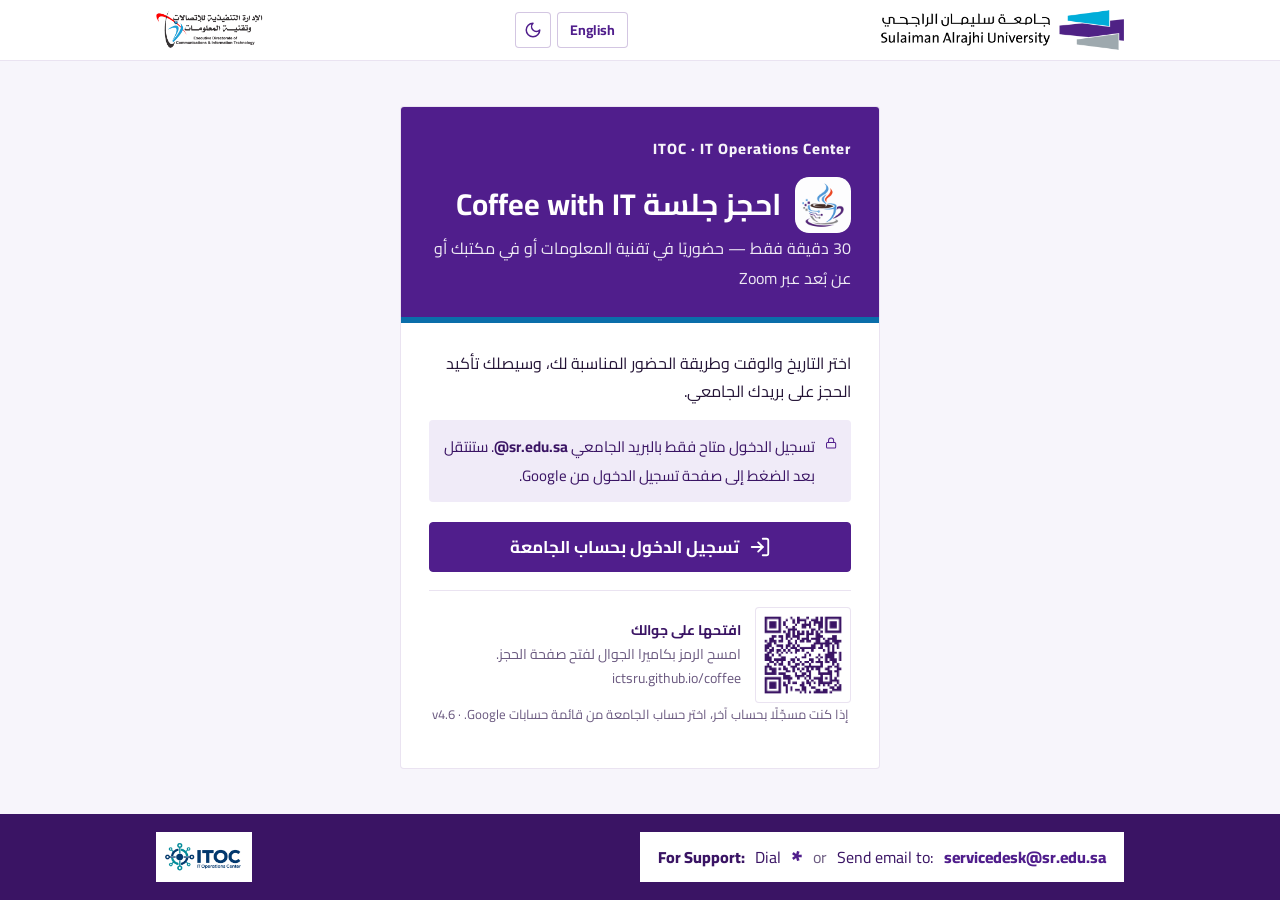
==== commit d2c68ff9: "Add files via upload" ====
--- a/index.html
+++ b/index.html
@@ -343,7 +343,7 @@
         تسجيل الدخول بحساب الجامعة
       </a>
       <div class="qrbox"><img src="[data-uri]" alt="رمز QR لصفحة الحجز ictsru.github.io/coffee"><p><b>افتحها على جوالك</b><br>امسح الرمز بكاميرا الجوال لفتح صفحة الحجز.<br><span class="en">ictsru.github.io/coffee</span></p></div>
-      <p class="small">إذا كنت مسجّلًا بحساب آخر، اختر حساب الجامعة من قائمة حسابات Google. · <span class="en">v4.5</span></p>
+      <p class="small">إذا كنت مسجّلًا بحساب آخر، اختر حساب الجامعة من قائمة حسابات Google. · <span class="en">v4.6</span></p>
     </div>
   </div>
 </main>
